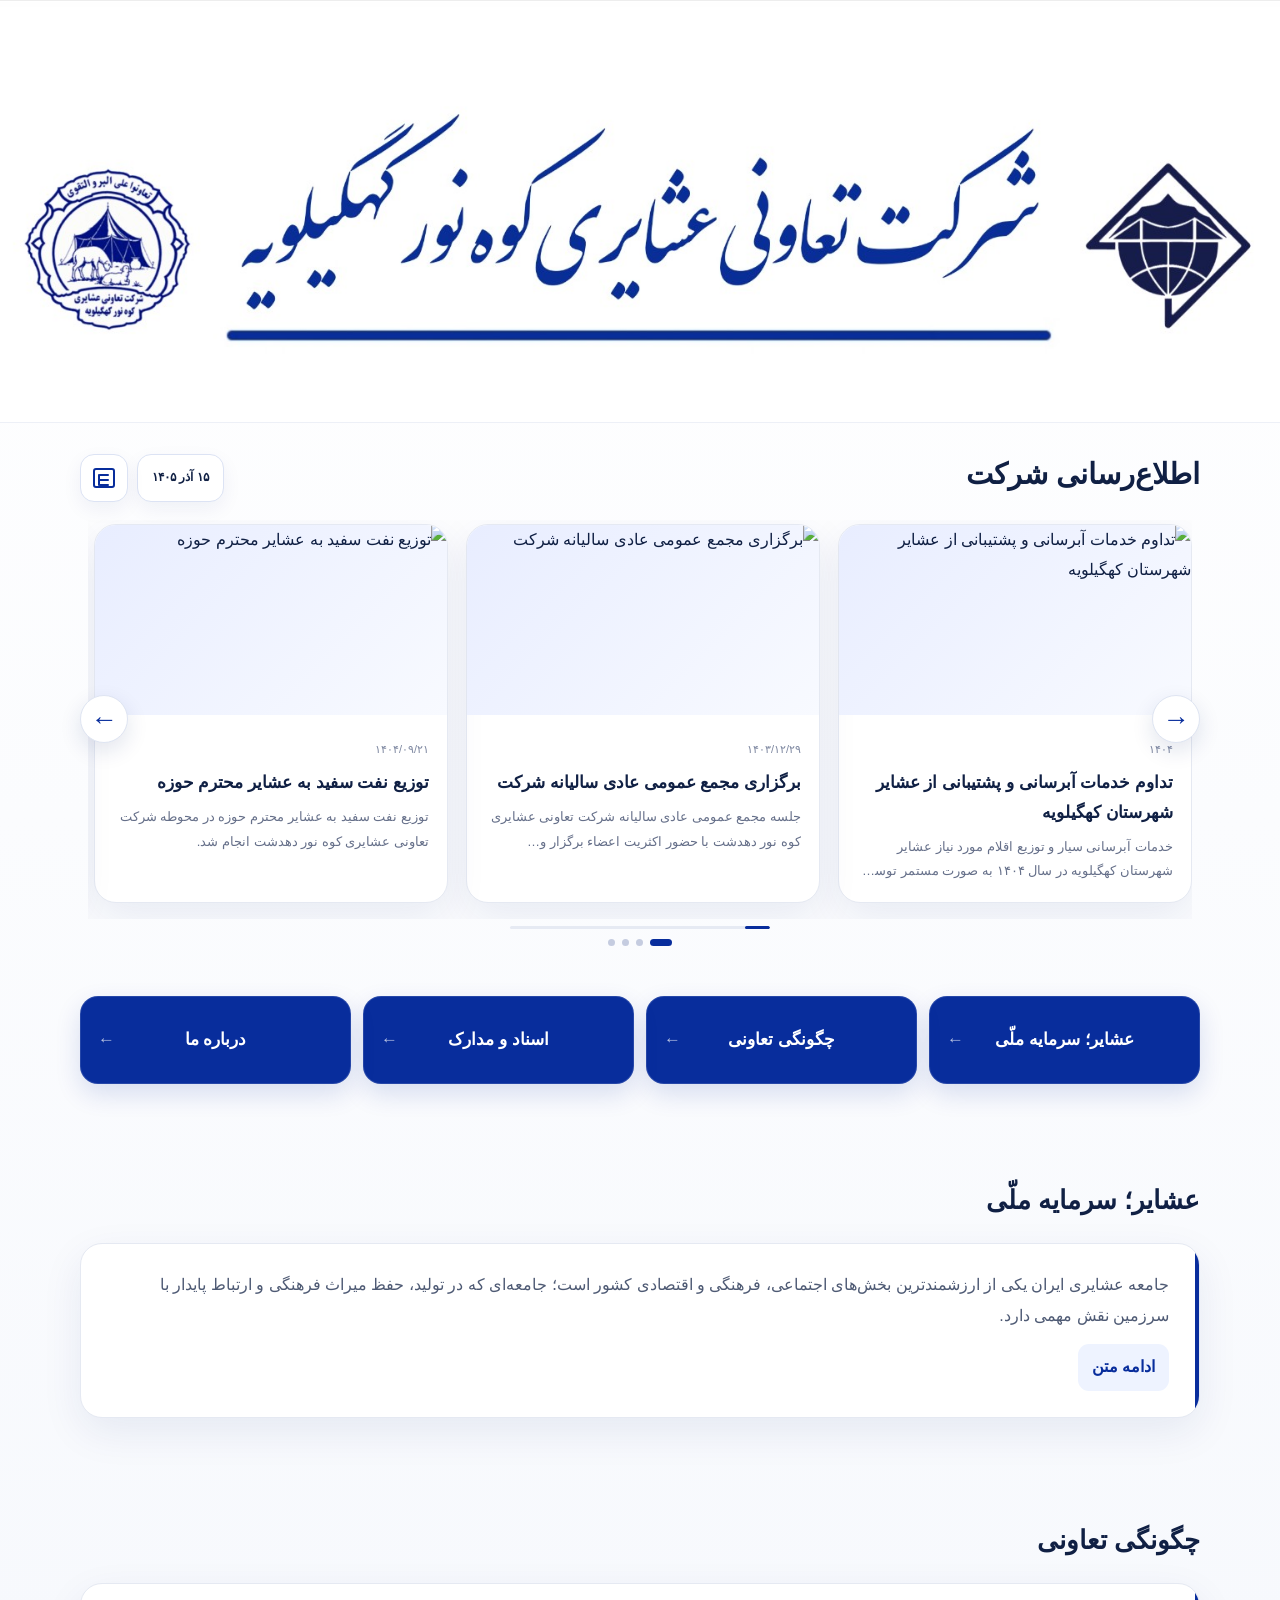
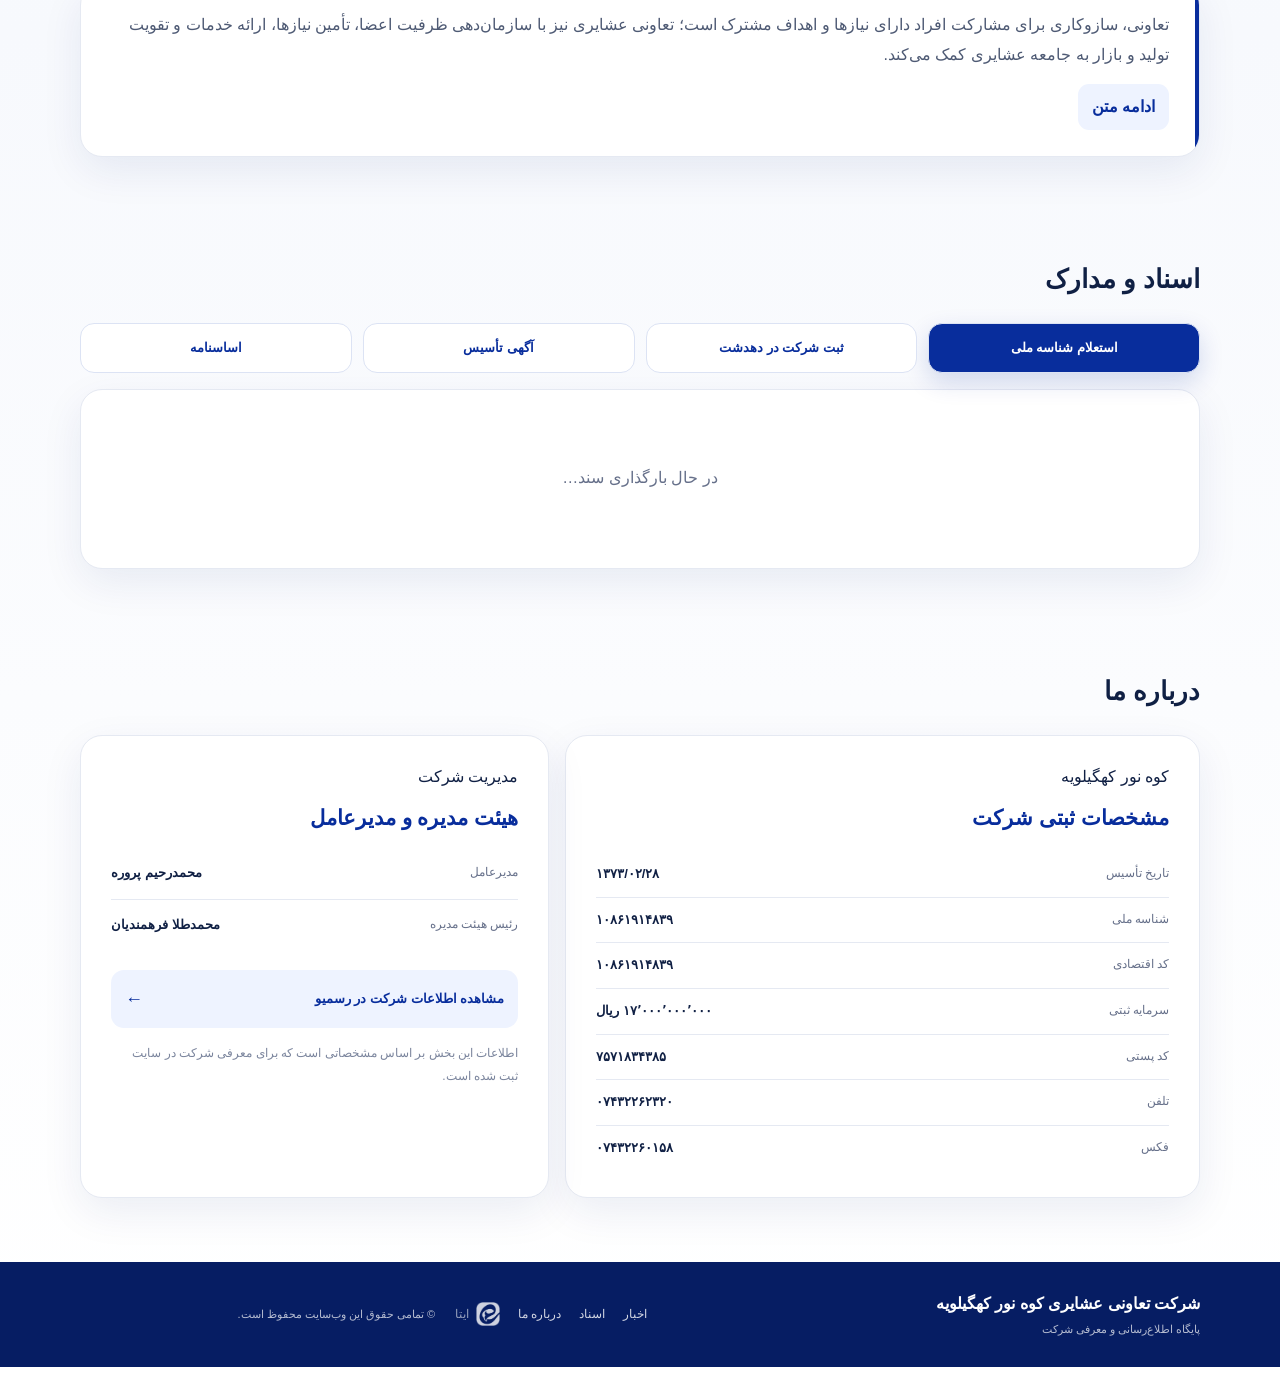
==== index.html @ 23b842cd "Update index.html" ====
<!doctype html>
<html lang="fa" dir="rtl">
<head>
  <meta charset="UTF-8">
  <meta name="viewport" content="width=device-width,initial-scale=1,viewport-fit=cover">
  <meta name="theme-color" content="#082d9c">
  <meta name="description" content="پایگاه اطلاع‌رسانی شرکت تعاونی عشایری کوه نور کهگیلویه؛ اخبار، رویدادها، اسناد و معرفی فعالیت‌های شرکت.">
  <meta name="referrer" content="strict-origin-when-cross-origin">
  <meta name="robots" content="index,follow,max-image-preview:large">
  <link rel="canonical" href="https://tavonikohenor.ir/">
  <meta property="og:title" content="شرکت تعاونی عشایری کوه نور کهگیلویه">
  <meta property="og:description" content="پایگاه اطلاع‌رسانی، اخبار، اسناد و معرفی شرکت تعاونی عشایری کوه نور کهگیلویه">
  <meta property="og:type" content="website">
  <meta property="og:url" content="https://tavonikohenor.ir/">
  <meta http-equiv="Content-Security-Policy" content="default-src 'self'; base-uri 'self'; object-src 'none'; frame-ancestors 'none'; form-action 'self'; img-src 'self' data: blob: https:; font-src 'self' https://fonts.gstatic.com; style-src 'self' https://fonts.googleapis.com; script-src 'self'; connect-src 'self' https://*.supabase.co https://api.allorigins.win https://api.codetabs.com https://corsproxy.io https://r.jina.ai https://api.microlink.io; upgrade-insecure-requests">
  <title>شرکت تعاونی عشایری کوه نور کهگیلویه</title>
  <link rel="preconnect" href="https://fonts.googleapis.com">
  <link rel="preconnect" href="https://fonts.gstatic.com" crossorigin>
  <link href="https://fonts.googleapis.com/css2?family=Vazirmatn:wght@400;500;600;700;800&family=Noto+Nastaliq+Urdu&display=swap" rel="stylesheet">
  <link rel="stylesheet" href="style.css">
</head>
<body>
  <header class="site-header">
    <a class="site-header-link" href="https://ashayer.ir" target="_blank" rel="noopener" aria-label="ورود به پورتال سازمان امور عشایر کشور">
      <img class="site-header-image" src="site-header.jpg" alt="شرکت تعاونی عشایری کوه نور کهگیلویه" draggable="false">
    </a>
  </header>

  <main>
    <section class="news-section container" id="news" aria-labelledby="newsTitle">
      <div class="section-top">
        <div><h2 id="newsTitle">اطلاع‌رسانی شرکت</h2></div>
        <div class="news-actions">
          <time class="iran-date" id="iranDate" aria-label="تاریخ امروز"></time>
          <button class="icon-news" id="openNews" type="button" aria-label="نمایش همه اخبار" title="همه اخبار"><span class="news-icon-lines"><i></i><i></i><i></i></span></button>
        </div>
      </div>
      <div class="news-carousel-wrap">
        <button class="carousel-arrow prev" id="prevNews" type="button" aria-label="خبر قبلی"><span aria-hidden="true">→</span></button>
        <div class="news-track" id="newsTrack" tabindex="0" aria-label="فهرست آخرین اخبار"></div>
        <button class="carousel-arrow next" id="nextNews" type="button" aria-label="خبر بعدی"><span aria-hidden="true">←</span></button>
      </div>
      <div class="news-timer" aria-label="زمان باقی‌مانده تا خبر بعدی"><span id="newsTimerFill"></span></div>
      <div class="dots" id="newsDots" aria-label="انتخاب خبر"></div>
    </section>

    <nav class="quick-menu container" aria-label="دسترسی سریع">
      <a class="menu-card" href="#ashayer"><span>عشایر؛ سرمایه ملّی</span><b>←</b></a>
      <a class="menu-card" href="#cooperative"><span>چگونگی تعاونی</span><b>←</b></a>
      <a class="menu-card" href="#documents"><span>اسناد و مدارک</span><b>←</b></a>
      <a class="menu-card" href="#about"><span>درباره ما</span><b>←</b></a>
    </nav>

    <section class="content-section container" id="ashayer">
      <div class="section-heading"><h2>عشایر؛ سرمایه ملّی</h2></div>
      <div class="info-card"><div class="info-accent"></div><p id="ashayerExcerpt">جامعه عشایری ایران یکی از ارزشمندترین بخش‌های اجتماعی، فرهنگی و اقتصادی کشور است؛ جامعه‌ای که در تولید، حفظ میراث فرهنگی و ارتباط پایدار با سرزمین نقش مهمی دارد.</p><button class="read-more" type="button" data-content="ashayer">ادامه متن</button></div>
    </section>

    <section class="content-section container" id="cooperative">
      <div class="section-heading"><h2>چگونگی تعاونی</h2></div>
      <div class="info-card"><div class="info-accent"></div><p id="cooperativeExcerpt">تعاونی، سازوکاری برای مشارکت افراد دارای نیازها و اهداف مشترک است؛ تعاونی عشایری نیز با سازمان‌دهی ظرفیت اعضا، تأمین نیازها، ارائه خدمات و تقویت تولید و بازار به جامعه عشایری کمک می‌کند.</p><button class="read-more" type="button" data-content="cooperative">ادامه متن</button></div>
    </section>

    <section class="content-section container" id="documents">
      <div class="section-heading"><h2>اسناد و مدارک</h2></div>
      <div class="document-buttons">
        <button class="document-tab active" type="button" data-doc="0">استعلام شناسه ملی</button>
        <button class="document-tab" type="button" data-doc="1">ثبت شرکت در دهدشت</button>
        <button class="document-tab" type="button" data-doc="2">آگهی تأسیس</button>
        <button class="document-tab" type="button" data-doc="3">اساسنامه</button>
      </div>
      <div class="document-viewer" id="documentViewer" aria-live="polite"></div>
    </section>

    <section class="content-section container" id="about">
      <div class="section-heading"><h2>درباره ما</h2></div>
      <div class="about-grid">
        <div class="about-card company-profile-card">
          <span class="eyebrow">کوه نور کهگیلویه</span>
          <h3>مشخصات ثبتی شرکت</h3>
          <div class="company-facts">
            <div class="fact-row"><span>تاریخ تأسیس</span><strong>۱۳۷۳/۰۲/۲۸</strong></div>
            <div class="fact-row"><span>شناسه ملی</span><strong>۱۰۸۶۱۹۱۴۸۳۹</strong></div>
            <div class="fact-row"><span>کد اقتصادی</span><strong>۱۰۸۶۱۹۱۴۸۳۹</strong></div>
            <div class="fact-row"><span>سرمایه ثبتی</span><strong>۱۷٬۰۰۰٬۰۰۰٬۰۰۰ ریال</strong></div>
            <div class="fact-row"><span>کد پستی</span><strong>۷۵۷۱۸۳۴۳۸۵</strong></div>
            <div class="fact-row"><span>تلفن</span><strong>۰۷۴۳۲۲۶۲۳۲۰</strong></div>
            <div class="fact-row"><span>فکس</span><strong>۰۷۴۳۲۲۶۰۱۵۸</strong></div>
          </div>
        </div>
        <div class="contact-card company-management-card">
          <span class="eyebrow">مدیریت شرکت</span>
          <h3>هیئت مدیره و مدیرعامل</h3>
          <div class="contact-row"><span>مدیرعامل</span><strong>محمدرحیم پروره</strong></div>
          <div class="contact-row"><span>رئیس هیئت مدیره</span><strong>محمدطلا فرهمندیان</strong></div>
          <a class="rasmio-link" href="https://rasmio.com/company/10861914839/direct/" target="_blank" rel="noopener noreferrer">مشاهده اطلاعات شرکت در رسمیو <span>←</span></a>
          <p class="contact-note">اطلاعات این بخش بر اساس مشخصاتی است که برای معرفی شرکت در سایت ثبت شده است.</p>
        </div>
      </div>
    </section>
  </main>

  <footer class="footer">
    <div class="container footer-inner">
      <div><strong>شرکت تعاونی عشایری کوه نور کهگیلویه</strong><span>پایگاه اطلاع‌رسانی و معرفی شرکت</span></div>
      <div class="footer-links"><a href="#news">اخبار</a><a href="#documents">اسناد</a><a href="#about">درباره ما</a><a class="eitaa-link" href="https://eitaa.com/taavonikohnoor" target="_blank" rel="noopener noreferrer" aria-label="صفحه ایتای شرکت تعاونی عشایری کوه نور کهگیلویه"><img src="eitaa-logo.png" alt="" aria-hidden="true"><span>ایتا</span></a></div>
      <div class="footer-note">© تمامی حقوق این وب‌سایت محفوظ است.</div>
    </div>
  </footer>

  <div class="modal" id="newsModal" aria-hidden="true"><div class="modal-backdrop" data-close="newsModal"></div><div class="modal-panel news-list-panel" role="dialog" aria-modal="true" aria-labelledby="newsModalTitle"><button class="modal-close" type="button" data-close="newsModal" aria-label="بستن">×</button><span class="eyebrow">آرشیو اطلاع‌رسانی</span><h2 id="newsModalTitle">همه اخبار</h2><div class="all-news-list" id="allNewsList"></div></div></div>
  <div class="modal" id="articleModal" aria-hidden="true"><div class="modal-backdrop" data-close="articleModal"></div><article class="modal-panel article-panel" role="dialog" aria-modal="true" aria-labelledby="articleTitle"><button class="modal-close" type="button" data-close="articleModal" aria-label="بستن">×</button><div id="articleContent"></div></article></div>
  <div class="modal" id="contentModal" aria-hidden="true"><div class="modal-backdrop" data-close="contentModal"></div><article class="modal-panel article-panel" role="dialog" aria-modal="true" aria-labelledby="contentTitle"><button class="modal-close" type="button" data-close="contentModal" aria-label="بستن">×</button><div id="contentModalBody"></div></article></div>
  <div class="modal lightbox-modal" id="lightboxModal" aria-hidden="true"><div class="modal-backdrop" data-lightbox-close></div><div class="lightbox-panel" role="dialog" aria-modal="true" aria-label="نمایش تصویر"><button class="modal-close" type="button" data-lightbox-close aria-label="بستن">×</button><button class="lightbox-arrow prev" id="lightboxPrev" type="button" aria-label="تصویر قبلی"><span aria-hidden="true"></span></button><div class="lightbox-track" id="lightboxTrack"></div><button class="lightbox-arrow next" id="lightboxNext" type="button" aria-label="تصویر بعدی"><span aria-hidden="true"></span></button></div></div>

  <script src="script.js"></script>
</body>
</html>
---- style.css ----
:root{--blue:#082d9c;--blue-dark:#061d63;--blue-soft:#eef3ff;--ink:#102044;--muted:#66708a;--line:#e5e9f2;--bg:#f7f9fd;--white:#fff;--shadow:0 14px 42px rgba(17,42,112,.08);--radius:22px}
*{box-sizing:border-box}html{scroll-behavior:smooth;overflow-x:hidden}body{margin:0;background:linear-gradient(180deg,#fff 0%,var(--bg) 55%,#fff 100%);color:var(--ink);font-family:Vazirmatn,Arial,sans-serif;line-height:1.9;overflow-x:hidden}body.modal-lock{position:fixed;inset-inline:0;width:100%;overflow:hidden}button,a{font:inherit}button:focus-visible,a:focus-visible{outline:3px solid #9cb2ff;outline-offset:3px}.container{width:min(1120px,calc(100% - 32px));margin-inline:auto}
.site-header{position:relative;z-index:20;background:#fff;border-bottom:1px solid #edf0f7;line-height:0}.site-header-link{display:block;width:100%;cursor:pointer}.site-header-image{display:block;width:100%;height:auto;aspect-ratio:1536 / 506;max-width:none;border:0;user-select:none;-webkit-user-drag:none}

.news-section{padding:22px 0 24px;scroll-margin-top:120px}.section-top{display:flex;align-items:end;justify-content:space-between;gap:16px;margin-bottom:18px}.section-top h2{margin:2px 0 0;font-size:29px}.news-actions{display:flex;align-items:center;gap:9px}.iran-date{min-height:48px;padding:0 14px;display:flex;align-items:center;white-space:nowrap;border:1px solid #dce3f4;border-radius:14px;background:#fff;color:var(--ink);font-size:12px;font-weight:700;box-shadow:0 7px 20px rgba(14,42,119,.06)}.icon-news{width:48px;height:48px;border:1px solid #dce3f4;background:#fff;border-radius:14px;display:grid;place-items:center;cursor:pointer;box-shadow:0 7px 20px rgba(14,42,119,.06)}.news-icon-lines{position:relative;width:22px;height:20px;border:2px solid var(--blue);border-radius:3px;display:block}.news-icon-lines::before{content:"";position:absolute;top:4px;right:4px;width:10px;height:2px;background:var(--blue);border-radius:9px;box-shadow:0 5px 0 var(--blue),0 10px 0 var(--blue)}.news-icon-lines::after{content:"";position:absolute;top:4px;left:3px;width:2px;height:12px;background:var(--blue);border-radius:9px}.news-icon-lines i{display:none}
.news-carousel-wrap{position:relative;padding-inline:8px}.news-track{display:flex;gap:18px;overflow-x:auto;scroll-snap-type:x mandatory;scrollbar-width:none;overscroll-behavior-x:contain;padding:4px 3px 16px;-webkit-overflow-scrolling:touch}.news-track::-webkit-scrollbar{display:none}.news-card{min-width:calc(33.333% - 12px);scroll-snap-align:start;background:#fff;border:1px solid var(--line);border-radius:var(--radius);box-shadow:var(--shadow);overflow:hidden;cursor:pointer;transition:transform .22s,box-shadow .22s}.news-card:hover{transform:translateY(-4px);box-shadow:0 20px 50px rgba(17,42,112,.13)}.news-cover{height:190px;background:linear-gradient(135deg,#e8edff,#f8faff);overflow:hidden;position:relative}.news-cover img{width:100%;height:100%;object-fit:cover;display:block}.news-cover img.image-failed{display:grid;background:#eef2fb}.news-cover.image-failed:after{content:"تصویر خبر";position:absolute;inset:0;display:grid;place-items:center;color:#8995b0;font-size:14px}.news-body{padding:18px}.news-date{font-size:11px;color:#7d87a0}.news-body h3{margin:5px 0 7px;font-size:17px;line-height:1.75}.news-body p{margin:0;color:var(--muted);font-size:13px;display:-webkit-box;-webkit-line-clamp:2;-webkit-box-orient:vertical;overflow:hidden}.card-link{display:block;margin-top:13px;color:var(--blue);font-size:12px;font-weight:800}.carousel-arrow{position:absolute;top:50%;z-index:3;width:48px;height:48px;border:1px solid #dfe5f2;border-radius:50%;background:#fff;color:var(--blue);box-shadow:0 8px 22px rgba(15,40,110,.12);cursor:pointer;transform:translateY(-50%);display:grid;place-items:center;padding:0;line-height:1;appearance:none;-webkit-appearance:none}.carousel-arrow span{display:flex;align-items:center;justify-content:center;width:100%;height:100%;font-family:Arial,sans-serif;font-size:27px;font-weight:400;line-height:1;position:static;transform:none;padding:0;margin:0;text-align:center}.carousel-arrow.next{left:0}.carousel-arrow.prev{right:0}.carousel-arrow:active{transform:translateY(-50%) scale(.96)}.dots{display:flex;justify-content:center;align-items:center;gap:7px;margin-top:1px}.dots button{width:7px;height:7px;border:0;border-radius:50%;background:#c5cce0;padding:0;cursor:pointer}.dots button.active{width:22px;border-radius:9px;background:var(--blue)}
.news-timer{height:3px;width:min(260px,58%);margin:7px auto 10px;background:#e6eaf3;border-radius:99px;overflow:hidden}.news-timer span{display:block;height:100%;width:0;background:var(--blue);border-radius:inherit;transition:width .08s linear}
.quick-menu{display:grid;grid-template-columns:repeat(4,1fr);gap:12px;padding:26px 0 58px}.menu-card{position:relative;min-height:88px;border:1px solid rgba(255,255,255,.12);border-radius:18px;background:var(--blue);color:#fff;box-shadow:0 10px 26px rgba(8,45,156,.14);cursor:pointer;display:flex;align-items:center;justify-content:center;padding:16px 34px;text-decoration:none;font-size:17px;font-weight:800;transition:transform .2s,box-shadow .2s}.menu-card:hover{transform:translateY(-3px);box-shadow:0 16px 34px rgba(8,45,156,.2)}.menu-card b{position:absolute;left:17px;opacity:.7}
.content-section{padding:34px 0 64px;scroll-margin-top:120px}.section-heading{display:flex;align-items:center;margin-bottom:18px}.section-heading h2{margin:0;font-size:26px}.info-card,.about-card,.contact-card{background:#fff;border:1px solid var(--line);border-radius:var(--radius);box-shadow:var(--shadow);padding:26px 30px;position:relative;overflow:hidden}.info-accent{position:absolute;right:0;top:0;bottom:0;width:4px;background:var(--blue)}.info-card p,.about-card p,.contact-card p{margin:0 0 13px;color:#4e5a74}.read-more{border:0;background:var(--blue-soft);color:var(--blue);font-weight:800;padding:8px 14px;border-radius:11px;cursor:pointer}.document-buttons{display:grid;grid-template-columns:repeat(4,1fr);gap:11px;margin-bottom:16px}.document-tab{border:1px solid #dce3f4;background:#fff;color:var(--blue);border-radius:14px;padding:14px 10px;font-weight:800;cursor:pointer;transition:.2s}.document-tab:hover,.document-tab.active{background:var(--blue);color:#fff;box-shadow:0 9px 24px rgba(8,45,156,.16)}.document-viewer{min-height:180px;background:#fff;border:1px solid var(--line);border-radius:var(--radius);padding:18px;box-shadow:var(--shadow);text-align:center}.document-image-button{display:block;width:min(100%,700px);margin:auto;border:0;background:transparent;padding:0;cursor:zoom-in}.document-viewer img{width:100%;max-height:760px;object-fit:contain;border-radius:13px;border:1px solid #edf0f6;display:block}.image-loading-box{min-height:150px;display:grid;place-items:center;color:var(--muted);font-size:13px}.document-loading,.document-state{min-height:140px;display:grid;place-items:center;align-content:center;gap:5px;color:var(--muted)}.document-state strong{color:var(--ink)}.document-state span{font-size:12px;color:var(--blue);font-weight:800}.document-state p{margin:0;font-size:13px}.document-open-link{display:inline-flex;align-items:center;justify-content:center;min-height:46px;padding:9px 20px;border-radius:13px;background:var(--blue);color:#fff;text-decoration:none;font-weight:800;margin-top:8px}.about-grid{display:grid;grid-template-columns:1.15fr .85fr;gap:16px}.company-facts{display:grid;margin-top:14px}.fact-row{display:flex;justify-content:space-between;gap:18px;padding:10px 0;border-bottom:1px solid var(--line)}.fact-row:last-child{border-bottom:0}.fact-row span{font-size:12px;color:var(--muted)}.fact-row strong{font-size:13px;color:var(--ink);text-align:left;direction:rtl}.rasmio-link{display:flex;align-items:center;justify-content:space-between;gap:12px;margin-top:20px;padding:12px 14px;border-radius:13px;background:var(--blue-soft);color:var(--blue);text-decoration:none;font-size:13px;font-weight:800}.rasmio-link span{font-size:18px}.company-management-card .contact-row{padding:13px 0}.about-card h3,.contact-card h3{margin:6px 0 10px;color:var(--blue);font-size:21px}.supervision{margin-top:20px;padding-top:16px;border-top:1px solid var(--line);display:flex;gap:10px;align-items:center;flex-wrap:wrap}.supervision span,.contact-row span{font-size:12px;color:var(--muted)}.supervision b{color:var(--blue)}.contact-row{display:flex;justify-content:space-between;gap:20px;padding:10px 0;border-bottom:1px solid var(--line)}.contact-row:last-of-type{border-bottom:0}.contact-row strong{font-size:13px}.contact-note{font-size:12px!important;margin-top:14px!important;color:#7b859d!important}
.footer{background:var(--blue-dark);color:#fff;padding:27px 0}.footer-inner{display:grid;grid-template-columns:1.5fr auto 1fr;align-items:center;gap:20px}.footer strong,.footer span{display:block}.footer span,.footer-note{font-size:11px;opacity:.7}.footer-links{display:flex;align-items:center;gap:18px}.footer-links a{color:#fff;text-decoration:none;font-size:12px;opacity:.82}.footer-links .eitaa-link{display:inline-flex;align-items:center;gap:7px}.eitaa-link img{width:24px;height:24px;object-fit:contain;display:block;flex:none}.eitaa-link span{font-size:12px}
.modal{position:fixed;inset:0;z-index:100;display:none}.modal.open{display:block;animation:fadeIn .18s ease}.modal-backdrop{position:absolute;inset:0;background:rgba(6,20,57,.5);backdrop-filter:blur(5px)}.modal-panel{position:relative;z-index:1;background:#fff;width:min(900px,calc(100% - 24px));max-height:calc(100vh - 30px);overflow:auto;margin:15px auto;border-radius:24px;box-shadow:0 30px 90px rgba(0,0,0,.25);padding:28px;animation:rise .22s ease}.modal-close{position:absolute;top:13px;left:13px;width:40px;height:40px;border:0;border-radius:12px;background:#f1f4fb;color:#22325b;font-size:25px;cursor:pointer;display:grid;place-items:center;line-height:1}.news-list-panel h2{margin:4px 0 20px}.all-news-list{display:grid;gap:10px}.all-news-item{width:100%;font:inherit;text-align:right;background:#fff;color:inherit;border:1px solid var(--line);border-radius:16px;padding:15px 16px;display:flex;justify-content:space-between;gap:18px;align-items:center;cursor:pointer;transition:.18s}.all-news-item:hover{border-color:#b9c7ed;background:#f9faff}.all-news-item h3{margin:2px 0;font-size:15px}.all-news-item p{margin:0;color:var(--muted);font-size:12px}.all-news-item time{white-space:nowrap;font-size:10px;color:#7b87a2}.article-panel{max-width:820px}.article-panel h2{font-size:26px;line-height:1.7;margin:7px 0 2px}.article-meta{color:#7b87a2;font-size:11px}.article-text{margin-top:20px}.article-text p{color:#4c5870;line-height:2.2;margin:0 0 13px}.article-gallery{display:flex;gap:12px;overflow-x:auto;scroll-snap-type:x mandatory;scrollbar-width:none;padding:2px 2px 10px;margin:20px 0 4px}.article-gallery::-webkit-scrollbar{display:none}.gallery-thumb{position:relative;flex:0 0 min(72%,560px);padding:0;border:0;background:transparent;scroll-snap-align:center;cursor:zoom-in;border-radius:15px;overflow:hidden}.gallery-thumb img{width:100%;aspect-ratio:16/10;object-fit:cover;border-radius:15px;border:1px solid var(--line);background:#f5f7fc;display:block}.image-failed-box{width:100%;padding:35px;text-align:center;background:#f4f6fb;color:#8994ac;border-radius:15px}.content-modal-body .article-text{margin-top:14px}
.lightbox-panel{position:relative;z-index:1;width:min(1100px,calc(100% - 24px));height:min(88vh,760px);margin:6vh auto 0;background:#071d62;border-radius:24px;box-shadow:0 30px 90px rgba(0,0,0,.35);overflow:hidden;display:flex;align-items:center}.lightbox-track{width:100%;height:100%;display:flex;overflow-x:auto;overflow-y:hidden;scroll-snap-type:x mandatory;scrollbar-width:none}.lightbox-track::-webkit-scrollbar{display:none}.lightbox-slide{flex:0 0 100%;height:100%;display:grid;place-items:center;scroll-snap-align:center;padding:55px 62px}.lightbox-slide img{max-width:100%;max-height:100%;width:auto;height:auto;object-fit:contain;border-radius:14px}.lightbox-arrow{position:absolute;z-index:3;top:50%;transform:translateY(-50%);width:46px;height:46px;border:0;border-radius:50%;background:#fff;color:var(--blue);display:grid;place-items:center;cursor:pointer;padding:0;box-shadow:0 10px 30px rgba(0,0,0,.22)}.lightbox-arrow span{position:relative;width:22px;height:12px;display:block}.lightbox-arrow span::before{content:"";position:absolute;top:5px;width:17px;height:1.8px;background:currentColor;border-radius:9px}.lightbox-arrow span::after{content:"";position:absolute;top:2px;width:7px;height:7px;border-top:1.8px solid currentColor;border-right:1.8px solid currentColor}.lightbox-arrow.prev{right:12px}.lightbox-arrow.prev span::before{right:0}.lightbox-arrow.prev span::after{left:0;transform:rotate(45deg)}.lightbox-arrow.next{left:12px}.lightbox-arrow.next span::before{left:0}.lightbox-arrow.next span::after{right:0;transform:rotate(-135deg)}.lightbox-panel .modal-close{z-index:4}
@keyframes fadeIn{from{opacity:0}to{opacity:1}}@keyframes rise{from{opacity:0;transform:translateY(12px) scale(.99)}to{opacity:1;transform:none}}
@media(max-width:850px){.container{width:min(100% - 28px,1120px)}.news-card{min-width:72%}.quick-menu{grid-template-columns:repeat(2,1fr)}.document-buttons{grid-template-columns:repeat(2,1fr)}.about-grid{grid-template-columns:1fr}.footer-inner{grid-template-columns:1fr;gap:10px}.footer-links{order:2}.footer-note{order:3}}
@media(max-width:520px){.container{width:calc(100% - 20px)}.site-header{position:relative}.brand-row{grid-template-columns:54px 1fr 54px;min-height:100px}.brand-side img{max-width:48px;max-height:48px}.persian-title{font-size:18px;line-height:2.25}.title-line{height:3px}.section-top{align-items:center}.section-top h2{font-size:24px}.iran-date{min-height:44px;padding:0 9px;font-size:10px}.icon-news{width:44px;height:44px}.news-carousel-wrap{padding-inline:0}.news-card{min-width:88%}.news-cover{height:160px}.carousel-arrow{display:grid;width:44px;height:44px}.carousel-arrow span{font-size:25px}.carousel-arrow.next{left:2px}.carousel-arrow.prev{right:2px}.quick-menu{grid-template-columns:1fr;padding:22px 0 40px}.menu-card{min-height:76px;font-size:16px}.content-section{padding:26px 0 46px}.section-heading h2{font-size:22px}.info-card,.about-card,.contact-card,.modal-panel{padding:21px 17px;border-radius:19px}.document-buttons{grid-template-columns:1fr 1fr}.document-tab{padding:12px 7px;font-size:13px}.gallery-thumb{flex-basis:88%}.lightbox-panel{width:calc(100% - 14px);height:82vh;margin:9vh auto 0;border-radius:19px}.lightbox-slide{padding:52px 38px}.lightbox-arrow{width:40px;height:40px}.lightbox-arrow.prev{right:7px}.lightbox-arrow.next{left:7px}.footer-links{gap:14px}}
@media(prefers-reduced-motion:reduce){html{scroll-behavior:auto}.news-card,.menu-card,.modal-panel{transition:none;animation:none}}
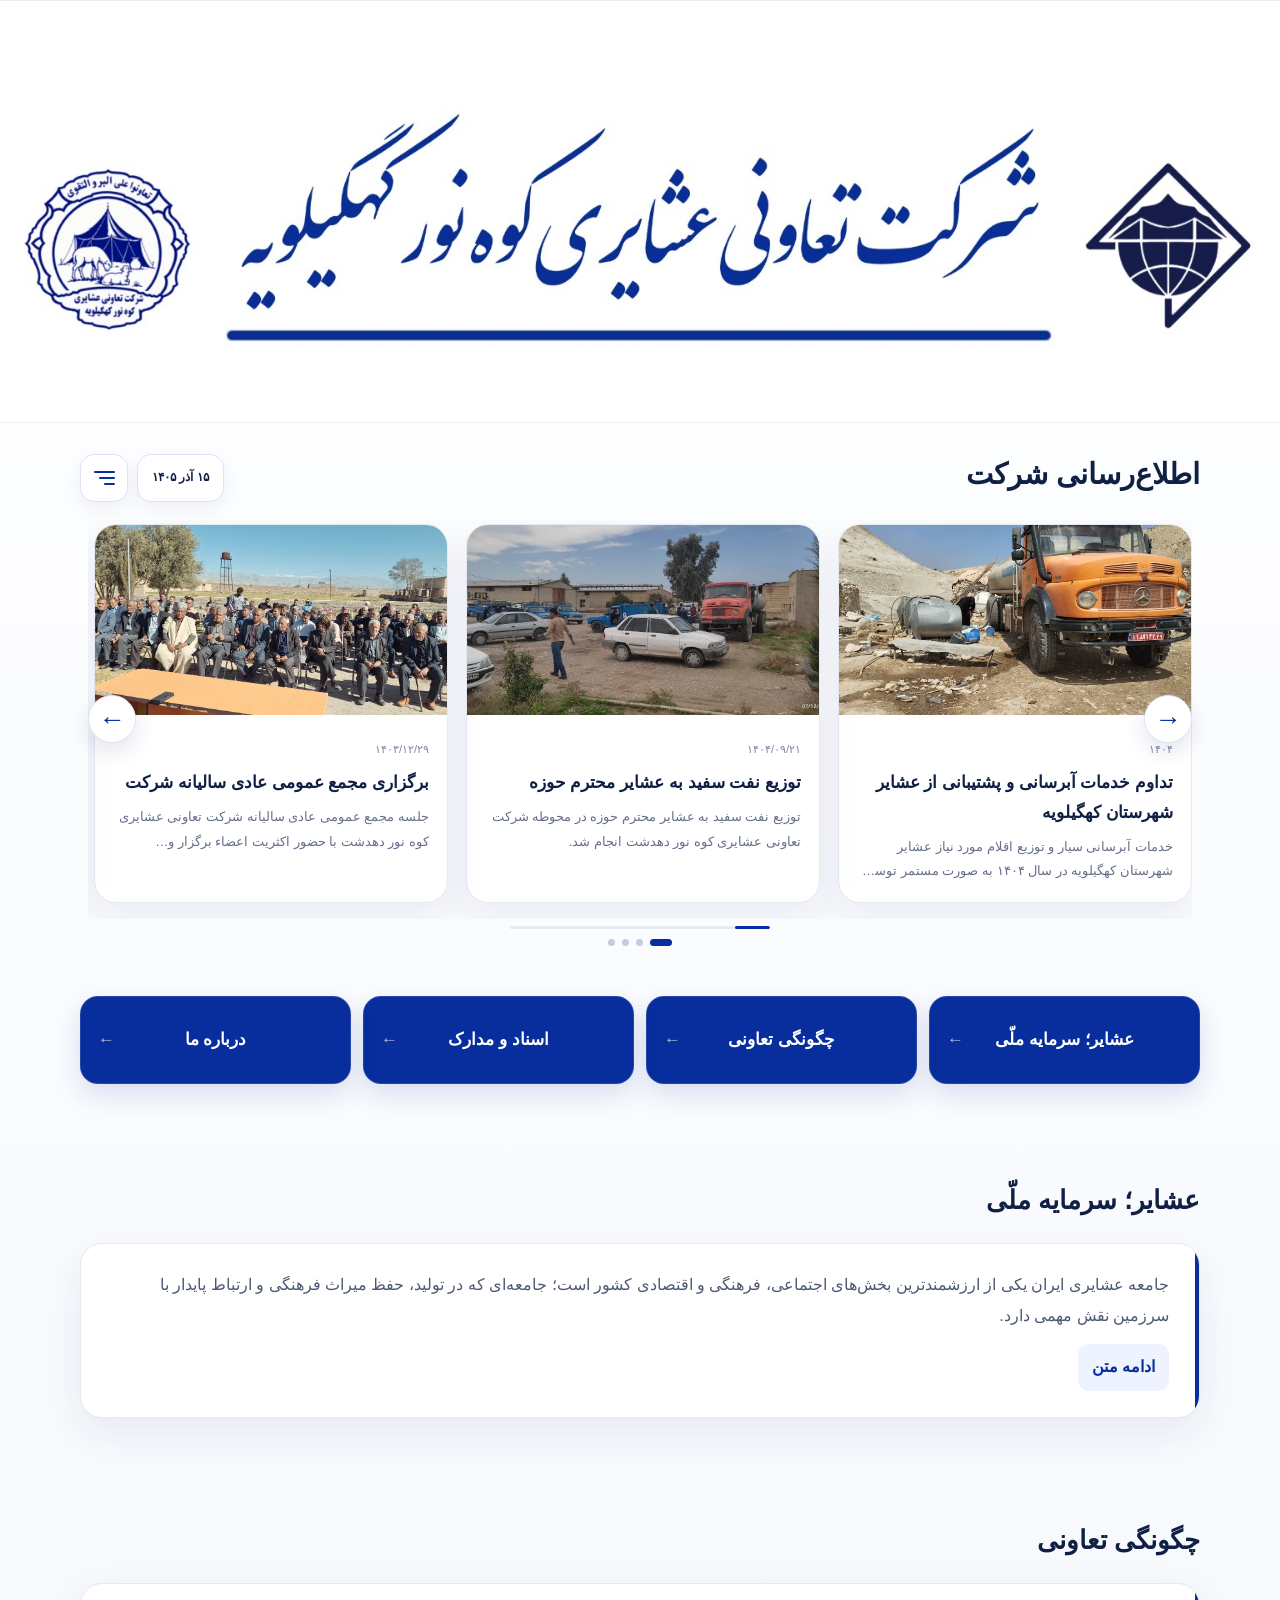
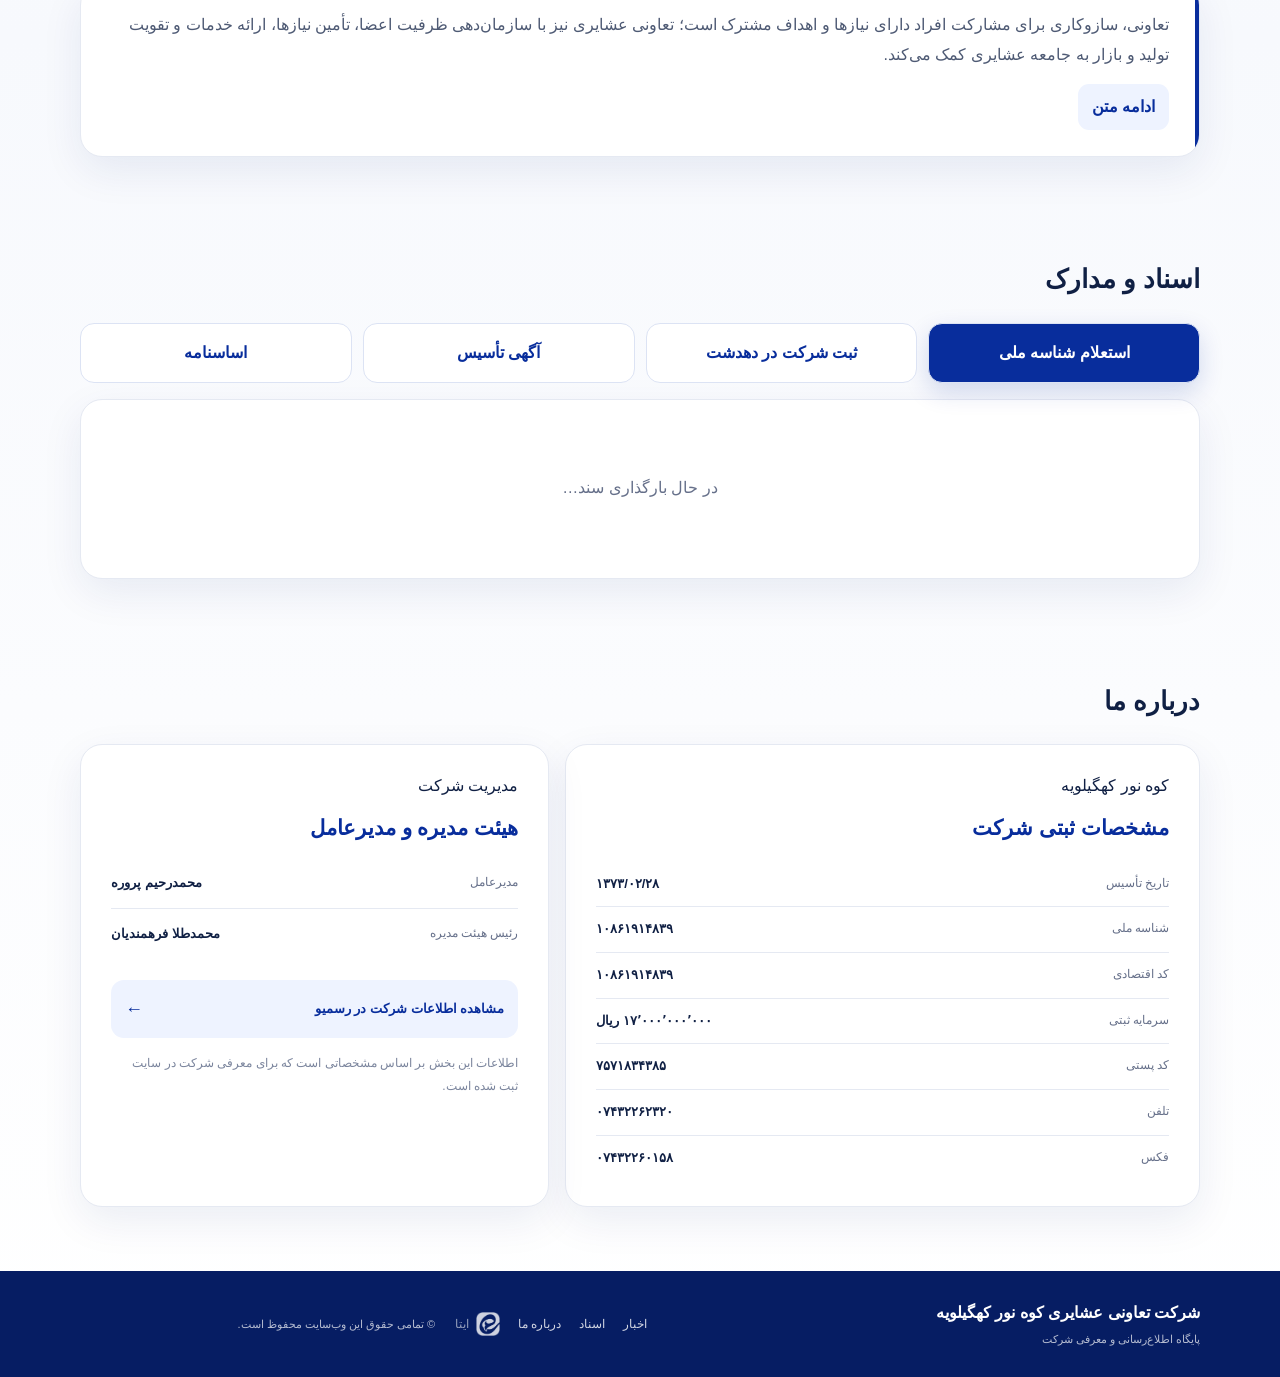
==== commit 3ebd2ba3: "Update index.html" ====
--- a/index.html
+++ b/index.html
@@ -114,5 +114,6 @@
   <div class="modal lightbox-modal" id="lightboxModal" aria-hidden="true"><div class="modal-backdrop" data-lightbox-close></div><div class="lightbox-panel" role="dialog" aria-modal="true" aria-label="نمایش تصویر"><button class="modal-close" type="button" data-lightbox-close aria-label="بستن">×</button><button class="lightbox-arrow prev" id="lightboxPrev" type="button" aria-label="تصویر قبلی"><span aria-hidden="true"></span></button><div class="lightbox-track" id="lightboxTrack"></div><button class="lightbox-arrow next" id="lightboxNext" type="button" aria-label="تصویر بعدی"><span aria-hidden="true"></span></button></div></div>
 
   <script src="script.js"></script>
+  <script src="kohenor-news-fixes.js"></script>
 </body>
 </html>
--- a/style.css
+++ b/style.css
@@ -2,15 +2,15 @@
 *{box-sizing:border-box}html{scroll-behavior:smooth;overflow-x:hidden}body{margin:0;background:linear-gradient(180deg,#fff 0%,var(--bg) 55%,#fff 100%);color:var(--ink);font-family:Vazirmatn,Arial,sans-serif;line-height:1.9;overflow-x:hidden}body.modal-lock{position:fixed;inset-inline:0;width:100%;overflow:hidden}button,a{font:inherit}button:focus-visible,a:focus-visible{outline:3px solid #9cb2ff;outline-offset:3px}.container{width:min(1120px,calc(100% - 32px));margin-inline:auto}
 .site-header{position:relative;z-index:20;background:#fff;border-bottom:1px solid #edf0f7;line-height:0}.site-header-link{display:block;width:100%;cursor:pointer}.site-header-image{display:block;width:100%;height:auto;aspect-ratio:1536 / 506;max-width:none;border:0;user-select:none;-webkit-user-drag:none}
 
-.news-section{padding:22px 0 24px;scroll-margin-top:120px}.section-top{display:flex;align-items:end;justify-content:space-between;gap:16px;margin-bottom:18px}.section-top h2{margin:2px 0 0;font-size:29px}.news-actions{display:flex;align-items:center;gap:9px}.iran-date{min-height:48px;padding:0 14px;display:flex;align-items:center;white-space:nowrap;border:1px solid #dce3f4;border-radius:14px;background:#fff;color:var(--ink);font-size:12px;font-weight:700;box-shadow:0 7px 20px rgba(14,42,119,.06)}.icon-news{width:48px;height:48px;border:1px solid #dce3f4;background:#fff;border-radius:14px;display:grid;place-items:center;cursor:pointer;box-shadow:0 7px 20px rgba(14,42,119,.06)}.news-icon-lines{position:relative;width:22px;height:20px;border:2px solid var(--blue);border-radius:3px;display:block}.news-icon-lines::before{content:"";position:absolute;top:4px;right:4px;width:10px;height:2px;background:var(--blue);border-radius:9px;box-shadow:0 5px 0 var(--blue),0 10px 0 var(--blue)}.news-icon-lines::after{content:"";position:absolute;top:4px;left:3px;width:2px;height:12px;background:var(--blue);border-radius:9px}.news-icon-lines i{display:none}
-.news-carousel-wrap{position:relative;padding-inline:8px}.news-track{display:flex;gap:18px;overflow-x:auto;scroll-snap-type:x mandatory;scrollbar-width:none;overscroll-behavior-x:contain;padding:4px 3px 16px;-webkit-overflow-scrolling:touch}.news-track::-webkit-scrollbar{display:none}.news-card{min-width:calc(33.333% - 12px);scroll-snap-align:start;background:#fff;border:1px solid var(--line);border-radius:var(--radius);box-shadow:var(--shadow);overflow:hidden;cursor:pointer;transition:transform .22s,box-shadow .22s}.news-card:hover{transform:translateY(-4px);box-shadow:0 20px 50px rgba(17,42,112,.13)}.news-cover{height:190px;background:linear-gradient(135deg,#e8edff,#f8faff);overflow:hidden;position:relative}.news-cover img{width:100%;height:100%;object-fit:cover;display:block}.news-cover img.image-failed{display:grid;background:#eef2fb}.news-cover.image-failed:after{content:"تصویر خبر";position:absolute;inset:0;display:grid;place-items:center;color:#8995b0;font-size:14px}.news-body{padding:18px}.news-date{font-size:11px;color:#7d87a0}.news-body h3{margin:5px 0 7px;font-size:17px;line-height:1.75}.news-body p{margin:0;color:var(--muted);font-size:13px;display:-webkit-box;-webkit-line-clamp:2;-webkit-box-orient:vertical;overflow:hidden}.card-link{display:block;margin-top:13px;color:var(--blue);font-size:12px;font-weight:800}.carousel-arrow{position:absolute;top:50%;z-index:3;width:48px;height:48px;border:1px solid #dfe5f2;border-radius:50%;background:#fff;color:var(--blue);box-shadow:0 8px 22px rgba(15,40,110,.12);cursor:pointer;transform:translateY(-50%);display:grid;place-items:center;padding:0;line-height:1;appearance:none;-webkit-appearance:none}.carousel-arrow span{display:flex;align-items:center;justify-content:center;width:100%;height:100%;font-family:Arial,sans-serif;font-size:27px;font-weight:400;line-height:1;position:static;transform:none;padding:0;margin:0;text-align:center}.carousel-arrow.next{left:0}.carousel-arrow.prev{right:0}.carousel-arrow:active{transform:translateY(-50%) scale(.96)}.dots{display:flex;justify-content:center;align-items:center;gap:7px;margin-top:1px}.dots button{width:7px;height:7px;border:0;border-radius:50%;background:#c5cce0;padding:0;cursor:pointer}.dots button.active{width:22px;border-radius:9px;background:var(--blue)}
+.news-section{padding:22px 0 24px;scroll-margin-top:120px}.section-top{display:flex;align-items:end;justify-content:space-between;gap:16px;margin-bottom:18px}.section-top h2{margin:2px 0 0;font-size:29px}.news-actions{display:flex;align-items:center;gap:9px}.iran-date{min-height:48px;padding:0 14px;display:flex;align-items:center;white-space:nowrap;border:1px solid #dce3f4;border-radius:14px;background:#fff;color:var(--ink);font-size:12px;font-weight:700;box-shadow:0 7px 20px rgba(14,42,119,.06)}.icon-news{width:48px;height:48px;border:1px solid #dce3f4;background:#fff;border-radius:14px;display:grid;place-items:center;cursor:pointer;box-shadow:0 7px 20px rgba(14,42,119,.06)}.news-icon-lines{width:21px;display:grid;gap:4px}.news-icon-lines i{height:2px;background:var(--blue);border-radius:9px}.news-icon-lines i:nth-child(2){width:75%}.news-icon-lines i:nth-child(3){width:50%}
+.news-carousel-wrap{position:relative;padding-inline:8px}.news-track{display:flex;gap:18px;overflow-x:auto;scroll-snap-type:x mandatory;scrollbar-width:none;overscroll-behavior-x:contain;padding:4px 3px 16px;-webkit-overflow-scrolling:touch}.news-track::-webkit-scrollbar{display:none}.news-card{min-width:calc(33.333% - 12px);scroll-snap-align:start;background:#fff;border:1px solid var(--line);border-radius:var(--radius);box-shadow:var(--shadow);overflow:hidden;cursor:pointer;transition:transform .22s,box-shadow .22s}.news-card:hover{transform:translateY(-4px);box-shadow:0 20px 50px rgba(17,42,112,.13)}.news-cover{height:190px;background:linear-gradient(135deg,#e8edff,#f8faff);overflow:hidden;position:relative}.news-cover img{width:100%;height:100%;object-fit:cover;display:block}.news-cover img.image-failed{display:grid;background:#eef2fb}.news-cover.image-failed:after{content:"تصویر خبر";position:absolute;inset:0;display:grid;place-items:center;color:#8995b0;font-size:14px}.news-body{padding:18px}.news-date{font-size:11px;color:#7d87a0}.news-body h3{margin:5px 0 7px;font-size:17px;line-height:1.75}.news-body p{margin:0;color:var(--muted);font-size:13px;display:-webkit-box;-webkit-line-clamp:2;-webkit-box-orient:vertical;overflow:hidden}.card-link{display:block;margin-top:13px;color:var(--blue);font-size:12px;font-weight:800}.carousel-arrow{position:absolute;top:50%;z-index:3;width:48px;height:48px;border:1px solid #dfe5f2;border-radius:50%;background:#fff;color:var(--blue);box-shadow:0 8px 22px rgba(15,40,110,.12);cursor:pointer;transform:translateY(-50%);display:grid;place-items:center;padding:0;line-height:1;appearance:none;-webkit-appearance:none}.carousel-arrow span{display:flex;align-items:center;justify-content:center;width:100%;height:100%;font-family:Arial,sans-serif;font-size:27px;font-weight:400;line-height:1;position:static;transform:none;padding:0;margin:0;text-align:center}.carousel-arrow.next{left:8px}.carousel-arrow.prev{right:8px}.carousel-arrow:active{transform:translateY(-50%) scale(.96)}.dots{display:flex;justify-content:center;align-items:center;gap:7px;margin-top:1px}.dots button{width:7px;height:7px;border:0;border-radius:50%;background:#c5cce0;padding:0;cursor:pointer}.dots button.active{width:22px;border-radius:9px;background:var(--blue)}
 .news-timer{height:3px;width:min(260px,58%);margin:7px auto 10px;background:#e6eaf3;border-radius:99px;overflow:hidden}.news-timer span{display:block;height:100%;width:0;background:var(--blue);border-radius:inherit;transition:width .08s linear}
 .quick-menu{display:grid;grid-template-columns:repeat(4,1fr);gap:12px;padding:26px 0 58px}.menu-card{position:relative;min-height:88px;border:1px solid rgba(255,255,255,.12);border-radius:18px;background:var(--blue);color:#fff;box-shadow:0 10px 26px rgba(8,45,156,.14);cursor:pointer;display:flex;align-items:center;justify-content:center;padding:16px 34px;text-decoration:none;font-size:17px;font-weight:800;transition:transform .2s,box-shadow .2s}.menu-card:hover{transform:translateY(-3px);box-shadow:0 16px 34px rgba(8,45,156,.2)}.menu-card b{position:absolute;left:17px;opacity:.7}
 .content-section{padding:34px 0 64px;scroll-margin-top:120px}.section-heading{display:flex;align-items:center;margin-bottom:18px}.section-heading h2{margin:0;font-size:26px}.info-card,.about-card,.contact-card{background:#fff;border:1px solid var(--line);border-radius:var(--radius);box-shadow:var(--shadow);padding:26px 30px;position:relative;overflow:hidden}.info-accent{position:absolute;right:0;top:0;bottom:0;width:4px;background:var(--blue)}.info-card p,.about-card p,.contact-card p{margin:0 0 13px;color:#4e5a74}.read-more{border:0;background:var(--blue-soft);color:var(--blue);font-weight:800;padding:8px 14px;border-radius:11px;cursor:pointer}.document-buttons{display:grid;grid-template-columns:repeat(4,1fr);gap:11px;margin-bottom:16px}.document-tab{border:1px solid #dce3f4;background:#fff;color:var(--blue);border-radius:14px;padding:14px 10px;font-weight:800;cursor:pointer;transition:.2s}.document-tab:hover,.document-tab.active{background:var(--blue);color:#fff;box-shadow:0 9px 24px rgba(8,45,156,.16)}.document-viewer{min-height:180px;background:#fff;border:1px solid var(--line);border-radius:var(--radius);padding:18px;box-shadow:var(--shadow);text-align:center}.document-image-button{display:block;width:min(100%,700px);margin:auto;border:0;background:transparent;padding:0;cursor:zoom-in}.document-viewer img{width:100%;max-height:760px;object-fit:contain;border-radius:13px;border:1px solid #edf0f6;display:block}.image-loading-box{min-height:150px;display:grid;place-items:center;color:var(--muted);font-size:13px}.document-loading,.document-state{min-height:140px;display:grid;place-items:center;align-content:center;gap:5px;color:var(--muted)}.document-state strong{color:var(--ink)}.document-state span{font-size:12px;color:var(--blue);font-weight:800}.document-state p{margin:0;font-size:13px}.document-open-link{display:inline-flex;align-items:center;justify-content:center;min-height:46px;padding:9px 20px;border-radius:13px;background:var(--blue);color:#fff;text-decoration:none;font-weight:800;margin-top:8px}.about-grid{display:grid;grid-template-columns:1.15fr .85fr;gap:16px}.company-facts{display:grid;margin-top:14px}.fact-row{display:flex;justify-content:space-between;gap:18px;padding:10px 0;border-bottom:1px solid var(--line)}.fact-row:last-child{border-bottom:0}.fact-row span{font-size:12px;color:var(--muted)}.fact-row strong{font-size:13px;color:var(--ink);text-align:left;direction:rtl}.rasmio-link{display:flex;align-items:center;justify-content:space-between;gap:12px;margin-top:20px;padding:12px 14px;border-radius:13px;background:var(--blue-soft);color:var(--blue);text-decoration:none;font-size:13px;font-weight:800}.rasmio-link span{font-size:18px}.company-management-card .contact-row{padding:13px 0}.about-card h3,.contact-card h3{margin:6px 0 10px;color:var(--blue);font-size:21px}.supervision{margin-top:20px;padding-top:16px;border-top:1px solid var(--line);display:flex;gap:10px;align-items:center;flex-wrap:wrap}.supervision span,.contact-row span{font-size:12px;color:var(--muted)}.supervision b{color:var(--blue)}.contact-row{display:flex;justify-content:space-between;gap:20px;padding:10px 0;border-bottom:1px solid var(--line)}.contact-row:last-of-type{border-bottom:0}.contact-row strong{font-size:13px}.contact-note{font-size:12px!important;margin-top:14px!important;color:#7b859d!important}
 .footer{background:var(--blue-dark);color:#fff;padding:27px 0}.footer-inner{display:grid;grid-template-columns:1.5fr auto 1fr;align-items:center;gap:20px}.footer strong,.footer span{display:block}.footer span,.footer-note{font-size:11px;opacity:.7}.footer-links{display:flex;align-items:center;gap:18px}.footer-links a{color:#fff;text-decoration:none;font-size:12px;opacity:.82}.footer-links .eitaa-link{display:inline-flex;align-items:center;gap:7px}.eitaa-link img{width:24px;height:24px;object-fit:contain;display:block;flex:none}.eitaa-link span{font-size:12px}
-.modal{position:fixed;inset:0;z-index:100;display:none}.modal.open{display:block;animation:fadeIn .18s ease}.modal-backdrop{position:absolute;inset:0;background:rgba(6,20,57,.5);backdrop-filter:blur(5px)}.modal-panel{position:relative;z-index:1;background:#fff;width:min(900px,calc(100% - 24px));max-height:calc(100vh - 30px);overflow:auto;margin:15px auto;border-radius:24px;box-shadow:0 30px 90px rgba(0,0,0,.25);padding:28px;animation:rise .22s ease}.modal-close{position:absolute;top:13px;left:13px;width:40px;height:40px;border:0;border-radius:12px;background:#f1f4fb;color:#22325b;font-size:25px;cursor:pointer;display:grid;place-items:center;line-height:1}.news-list-panel h2{margin:4px 0 20px}.all-news-list{display:grid;gap:10px}.all-news-item{width:100%;font:inherit;text-align:right;background:#fff;color:inherit;border:1px solid var(--line);border-radius:16px;padding:15px 16px;display:flex;justify-content:space-between;gap:18px;align-items:center;cursor:pointer;transition:.18s}.all-news-item:hover{border-color:#b9c7ed;background:#f9faff}.all-news-item h3{margin:2px 0;font-size:15px}.all-news-item p{margin:0;color:var(--muted);font-size:12px}.all-news-item time{white-space:nowrap;font-size:10px;color:#7b87a2}.article-panel{max-width:820px}.article-panel h2{font-size:26px;line-height:1.7;margin:7px 0 2px}.article-meta{color:#7b87a2;font-size:11px}.article-text{margin-top:20px}.article-text p{color:#4c5870;line-height:2.2;margin:0 0 13px}.article-gallery{display:flex;gap:12px;overflow-x:auto;scroll-snap-type:x mandatory;scrollbar-width:none;padding:2px 2px 10px;margin:20px 0 4px}.article-gallery::-webkit-scrollbar{display:none}.gallery-thumb{position:relative;flex:0 0 min(72%,560px);padding:0;border:0;background:transparent;scroll-snap-align:center;cursor:zoom-in;border-radius:15px;overflow:hidden}.gallery-thumb img{width:100%;aspect-ratio:16/10;object-fit:cover;border-radius:15px;border:1px solid var(--line);background:#f5f7fc;display:block}.image-failed-box{width:100%;padding:35px;text-align:center;background:#f4f6fb;color:#8994ac;border-radius:15px}.content-modal-body .article-text{margin-top:14px}
-.lightbox-panel{position:relative;z-index:1;width:min(1100px,calc(100% - 24px));height:min(88vh,760px);margin:6vh auto 0;background:#071d62;border-radius:24px;box-shadow:0 30px 90px rgba(0,0,0,.35);overflow:hidden;display:flex;align-items:center}.lightbox-track{width:100%;height:100%;display:flex;overflow-x:auto;overflow-y:hidden;scroll-snap-type:x mandatory;scrollbar-width:none}.lightbox-track::-webkit-scrollbar{display:none}.lightbox-slide{flex:0 0 100%;height:100%;display:grid;place-items:center;scroll-snap-align:center;padding:55px 62px}.lightbox-slide img{max-width:100%;max-height:100%;width:auto;height:auto;object-fit:contain;border-radius:14px}.lightbox-arrow{position:absolute;z-index:3;top:50%;transform:translateY(-50%);width:46px;height:46px;border:0;border-radius:50%;background:#fff;color:var(--blue);display:grid;place-items:center;cursor:pointer;padding:0;box-shadow:0 10px 30px rgba(0,0,0,.22)}.lightbox-arrow span{position:relative;width:22px;height:12px;display:block}.lightbox-arrow span::before{content:"";position:absolute;top:5px;width:17px;height:1.8px;background:currentColor;border-radius:9px}.lightbox-arrow span::after{content:"";position:absolute;top:2px;width:7px;height:7px;border-top:1.8px solid currentColor;border-right:1.8px solid currentColor}.lightbox-arrow.prev{right:12px}.lightbox-arrow.prev span::before{right:0}.lightbox-arrow.prev span::after{left:0;transform:rotate(45deg)}.lightbox-arrow.next{left:12px}.lightbox-arrow.next span::before{left:0}.lightbox-arrow.next span::after{right:0;transform:rotate(-135deg)}.lightbox-panel .modal-close{z-index:4}
+.modal{position:fixed;inset:0;z-index:100;display:none}.modal.open{display:block;animation:fadeIn .18s ease}.modal-backdrop{position:absolute;inset:0;background:rgba(6,20,57,.5);backdrop-filter:blur(5px)}.modal-panel{position:relative;z-index:1;background:#fff;width:min(900px,calc(100% - 24px));max-height:calc(100vh - 30px);overflow:auto;margin:15px auto;border-radius:24px;box-shadow:0 30px 90px rgba(0,0,0,.25);padding:28px;animation:rise .22s ease}.modal-close{position:absolute;top:13px;left:13px;width:40px;height:40px;border:0;border-radius:12px;background:#f1f4fb;color:#22325b;font-size:25px;cursor:pointer;display:grid;place-items:center;line-height:1}.news-list-panel h2{margin:4px 0 20px}.all-news-list{display:grid;gap:10px}.all-news-item{width:100%;font:inherit;text-align:right;background:#fff;color:inherit;border:1px solid var(--line);border-radius:16px;padding:15px 16px;display:flex;justify-content:space-between;gap:18px;align-items:center;cursor:pointer;transition:.18s}.all-news-item:hover{border-color:#b9c7ed;background:#f9faff}.all-news-item h3{margin:2px 0;font-size:15px}.all-news-item p{margin:0;color:var(--muted);font-size:12px}.all-news-item time{white-space:nowrap;font-size:10px;color:#7b87a2}.article-panel{max-width:820px}.article-panel h2{font-size:26px;line-height:1.7;margin:7px 0 2px;padding-inline-start:48px}.article-meta{color:#7b87a2;font-size:11px}.article-text{margin-top:20px}.article-text p{color:#4c5870;line-height:2.2;margin:0 0 13px}.article-gallery{display:flex;gap:12px;overflow-x:auto;scroll-snap-type:x mandatory;scrollbar-width:none;padding:2px 2px 10px;margin:20px 0 4px}.article-gallery::-webkit-scrollbar{display:none}.gallery-thumb{position:relative;flex:0 0 min(72%,560px);padding:0;border:0;background:transparent;scroll-snap-align:center;cursor:zoom-in;border-radius:15px;overflow:hidden}.gallery-thumb img{width:100%;aspect-ratio:16/10;object-fit:cover;border-radius:15px;border:1px solid var(--line);background:#f5f7fc;display:block}.image-failed-box{width:100%;padding:35px;text-align:center;background:#f4f6fb;color:#8994ac;border-radius:15px}.content-modal-body .article-text{margin-top:14px}
+.lightbox-panel{position:relative;z-index:1;width:min(1100px,calc(100% - 24px));height:min(88vh,760px);margin:6vh auto 0;background:#071d62;border-radius:24px;box-shadow:0 30px 90px rgba(0,0,0,.35);overflow:hidden;display:flex;align-items:center}.lightbox-track{width:100%;height:100%;display:flex;overflow-x:auto;overflow-y:hidden;scroll-snap-type:x mandatory;scrollbar-width:none}.lightbox-track::-webkit-scrollbar{display:none}.lightbox-slide{flex:0 0 100%;height:100%;display:grid;place-items:center;scroll-snap-align:center;padding:55px 62px}.lightbox-slide img{max-width:100%;max-height:100%;width:auto;height:auto;object-fit:contain;border-radius:14px}.lightbox-arrow{position:absolute;z-index:3;top:50%;transform:translateY(-50%);width:46px;height:46px;border:0;border-radius:50%;background:#fff;color:var(--blue);display:grid;place-items:center;cursor:pointer;padding:0;box-shadow:0 10px 30px rgba(0,0,0,.22)}.lightbox-arrow span{position:relative;width:22px;height:12px;display:block}.lightbox-arrow span::before{content:"";position:absolute;top:5px;width:17px;height:1.8px;background:currentColor;border-radius:9px}.lightbox-arrow span::after{content:"";position:absolute;top:2px;width:7px;height:7px;border-top:1.8px solid currentColor;border-right:1.8px solid currentColor}.lightbox-arrow.prev{right:12px}.lightbox-arrow.prev span::before{right:0}.lightbox-arrow.prev span::after{left:0;transform:rotate(-135deg)}.lightbox-arrow.next{left:12px}.lightbox-arrow.next span::before{left:0}.lightbox-arrow.next span::after{right:0;transform:rotate(45deg)}.lightbox-panel .modal-close{z-index:4}
 @keyframes fadeIn{from{opacity:0}to{opacity:1}}@keyframes rise{from{opacity:0;transform:translateY(12px) scale(.99)}to{opacity:1;transform:none}}
 @media(max-width:850px){.container{width:min(100% - 28px,1120px)}.news-card{min-width:72%}.quick-menu{grid-template-columns:repeat(2,1fr)}.document-buttons{grid-template-columns:repeat(2,1fr)}.about-grid{grid-template-columns:1fr}.footer-inner{grid-template-columns:1fr;gap:10px}.footer-links{order:2}.footer-note{order:3}}
-@media(max-width:520px){.container{width:calc(100% - 20px)}.site-header{position:relative}.brand-row{grid-template-columns:54px 1fr 54px;min-height:100px}.brand-side img{max-width:48px;max-height:48px}.persian-title{font-size:18px;line-height:2.25}.title-line{height:3px}.section-top{align-items:center}.section-top h2{font-size:24px}.iran-date{min-height:44px;padding:0 9px;font-size:10px}.icon-news{width:44px;height:44px}.news-carousel-wrap{padding-inline:0}.news-card{min-width:88%}.news-cover{height:160px}.carousel-arrow{display:grid;width:44px;height:44px}.carousel-arrow span{font-size:25px}.carousel-arrow.next{left:2px}.carousel-arrow.prev{right:2px}.quick-menu{grid-template-columns:1fr;padding:22px 0 40px}.menu-card{min-height:76px;font-size:16px}.content-section{padding:26px 0 46px}.section-heading h2{font-size:22px}.info-card,.about-card,.contact-card,.modal-panel{padding:21px 17px;border-radius:19px}.document-buttons{grid-template-columns:1fr 1fr}.document-tab{padding:12px 7px;font-size:13px}.gallery-thumb{flex-basis:88%}.lightbox-panel{width:calc(100% - 14px);height:82vh;margin:9vh auto 0;border-radius:19px}.lightbox-slide{padding:52px 38px}.lightbox-arrow{width:40px;height:40px}.lightbox-arrow.prev{right:7px}.lightbox-arrow.next{left:7px}.footer-links{gap:14px}}
+@media(max-width:520px){.container{width:calc(100% - 20px)}.site-header{position:relative}.brand-row{grid-template-columns:54px 1fr 54px;min-height:100px}.brand-side img{max-width:48px;max-height:48px}.persian-title{font-size:18px;line-height:2.25}.title-line{height:3px}.section-top{align-items:center}.section-top h2{font-size:24px}.iran-date{min-height:44px;padding:0 9px;font-size:10px}.icon-news{width:44px;height:44px}.news-carousel-wrap{padding-inline:0}.news-card{min-width:88%}.news-cover{height:160px}.carousel-arrow{display:grid;width:44px;height:44px}.carousel-arrow span{font-size:25px}.carousel-arrow.next{left:7px}.carousel-arrow.prev{right:7px}.quick-menu{grid-template-columns:1fr;padding:22px 0 40px}.menu-card{min-height:76px;font-size:16px}.content-section{padding:26px 0 46px}.section-heading h2{font-size:22px}.info-card,.about-card,.contact-card,.modal-panel{padding:21px 17px;border-radius:19px}.document-buttons{grid-template-columns:1fr 1fr}.document-tab{padding:12px 7px;font-size:13px}.gallery-thumb{flex-basis:88%}.lightbox-panel{width:calc(100% - 14px);height:82vh;margin:9vh auto 0;border-radius:19px}.lightbox-slide{padding:52px 38px}.lightbox-arrow{width:40px;height:40px}.lightbox-arrow.prev{right:7px}.lightbox-arrow.next{left:7px}.footer-links{gap:14px}}
 @media(prefers-reduced-motion:reduce){html{scroll-behavior:auto}.news-card,.menu-card,.modal-panel{transition:none;animation:none}}
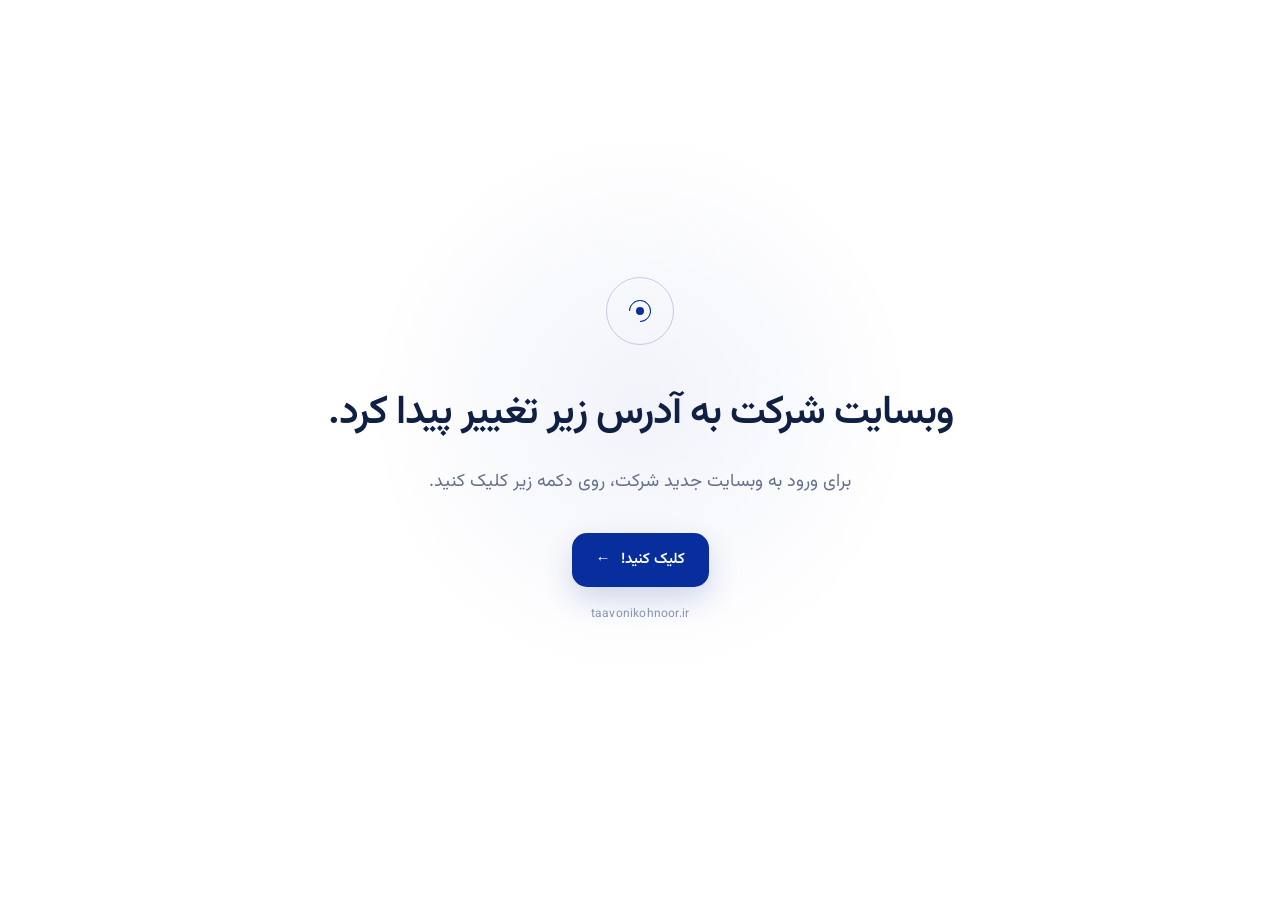
==== commit ddc4fc0e: "Update index.html" ====
--- a/index.html
+++ b/index.html
@@ -2,118 +2,183 @@
 <html lang="fa" dir="rtl">
 <head>
   <meta charset="UTF-8">
-  <meta name="viewport" content="width=device-width,initial-scale=1,viewport-fit=cover">
+  <meta name="viewport" content="width=device-width, initial-scale=1">
   <meta name="theme-color" content="#082d9c">
-  <meta name="description" content="پایگاه اطلاع‌رسانی شرکت تعاونی عشایری کوه نور کهگیلویه؛ اخبار، رویدادها، اسناد و معرفی فعالیت‌های شرکت.">
-  <meta name="referrer" content="strict-origin-when-cross-origin">
-  <meta name="robots" content="index,follow,max-image-preview:large">
-  <link rel="canonical" href="https://tavonikohenor.ir/">
-  <meta property="og:title" content="شرکت تعاونی عشایری کوه نور کهگیلویه">
-  <meta property="og:description" content="پایگاه اطلاع‌رسانی، اخبار، اسناد و معرفی شرکت تعاونی عشایری کوه نور کهگیلویه">
-  <meta property="og:type" content="website">
-  <meta property="og:url" content="https://tavonikohenor.ir/">
-  <meta http-equiv="Content-Security-Policy" content="default-src 'self'; base-uri 'self'; object-src 'none'; frame-ancestors 'none'; form-action 'self'; img-src 'self' data: blob: https:; font-src 'self' https://fonts.gstatic.com; style-src 'self' https://fonts.googleapis.com; script-src 'self'; connect-src 'self' https://*.supabase.co https://api.allorigins.win https://api.codetabs.com https://corsproxy.io https://r.jina.ai https://api.microlink.io; upgrade-insecure-requests">
-  <title>شرکت تعاونی عشایری کوه نور کهگیلویه</title>
+  <meta name="robots" content="noindex, nofollow">
+  <meta name="description" content="وبسایت شرکت تعاونی عشایری کوه نور به آدرس جدید منتقل شده است.">
+  <title>شرکت تعاونی عشایری کوه نور</title>
+
   <link rel="preconnect" href="https://fonts.googleapis.com">
   <link rel="preconnect" href="https://fonts.gstatic.com" crossorigin>
-  <link href="https://fonts.googleapis.com/css2?family=Vazirmatn:wght@400;500;600;700;800&family=Noto+Nastaliq+Urdu&display=swap" rel="stylesheet">
-  <link rel="stylesheet" href="style.css">
+  <link href="https://fonts.googleapis.com/css2?family=Vazirmatn:wght@400;500;600;700&display=swap" rel="stylesheet">
+
+  <style>
+    :root {
+      --blue: #082d9c;
+      --blue-dark: #061d63;
+      --ink: #102044;
+      --white: #fff;
+    }
+
+    * { box-sizing: border-box; }
+
+    html, body {
+      width: 100%;
+      min-height: 100%;
+      margin: 0;
+    }
+
+    body {
+      min-height: 100vh;
+      display: grid;
+      place-items: center;
+      overflow: hidden;
+      background:
+        radial-gradient(circle at 50% 45%, rgba(8,45,156,.055), transparent 34%),
+        #fff;
+      color: var(--ink);
+      font-family: "Vazirmatn", Tahoma, sans-serif;
+    }
+
+    .page {
+      width: min(720px, calc(100% - 36px));
+      text-align: center;
+      animation: pageIn .9s cubic-bezier(.22,1,.36,1) both;
+    }
+
+    .mark {
+      width: 68px;
+      height: 68px;
+      margin: 0 auto 34px;
+      position: relative;
+      display: grid;
+      place-items: center;
+      border: 1.5px solid rgba(8,45,156,.22);
+      border-radius: 50%;
+      animation: float 4s ease-in-out infinite;
+    }
+
+    .mark::before,
+    .mark::after {
+      content: "";
+      position: absolute;
+      border-radius: 50%;
+      border: 1.5px solid var(--blue);
+    }
+
+    .mark::before {
+      width: 20px;
+      height: 20px;
+      border-left-color: transparent;
+      transform: rotate(-45deg);
+    }
+
+    .mark::after {
+      width: 8px;
+      height: 8px;
+      background: var(--blue);
+      border: 0;
+    }
+
+    h1 {
+      margin: 0;
+      font-size: clamp(25px, 5vw, 40px);
+      font-weight: 600;
+      letter-spacing: -1px;
+      line-height: 1.7;
+    }
+
+    .message {
+      margin: 16px auto 30px;
+      font-size: clamp(15px, 2.7vw, 18px);
+      line-height: 2.2;
+      color: #66708a;
+    }
+
+    .new-address {
+      display: inline-flex;
+      align-items: center;
+      gap: 10px;
+      min-height: 54px;
+      padding: 0 24px;
+      border-radius: 15px;
+      background: var(--blue);
+      color: var(--white);
+      text-decoration: none;
+      font-size: 15px;
+      font-weight: 600;
+      box-shadow: 0 12px 30px rgba(8,45,156,.18);
+      transition: transform .25s ease, box-shadow .25s ease;
+    }
+
+    .new-address:hover {
+      transform: translateY(-3px);
+      box-shadow: 0 17px 38px rgba(8,45,156,.24);
+    }
+
+    .arrow {
+      display: inline-block;
+      transition: transform .25s ease;
+    }
+
+    .new-address:hover .arrow {
+      transform: translateX(-4px);
+    }
+
+    .url {
+      margin-top: 18px;
+      font-size: 12px;
+      color: #8994ac;
+      direction: ltr;
+      letter-spacing: .2px;
+    }
+
+    @keyframes pageIn {
+      from { opacity: 0; transform: translateY(14px); }
+      to   { opacity: 1; transform: translateY(0); }
+    }
+
+    @keyframes float {
+      0%, 100% { transform: translateY(0); }
+      50%      { transform: translateY(-5px); }
+    }
+
+    @media (prefers-reduced-motion: reduce) {
+      *, *::before, *::after {
+        animation: none !important;
+        transition: none !important;
+      }
+    }
+
+    @media (max-width: 520px) {
+      .page { width: min(100% - 28px, 720px); }
+      .mark { margin-bottom: 26px; }
+      .message { margin-top: 12px; margin-bottom: 24px; }
+      .new-address { width: 100%; justify-content: center; }
+    }
+  </style>
 </head>
+
 <body>
-  <header class="site-header">
-    <a class="site-header-link" href="https://ashayer.ir" target="_blank" rel="noopener" aria-label="ورود به پورتال سازمان امور عشایر کشور">
-      <img class="site-header-image" src="site-header.jpg" alt="شرکت تعاونی عشایری کوه نور کهگیلویه" draggable="false">
+  <main class="page">
+    <div class="mark" aria-hidden="true"></div>
+
+    <h1>وبسایت شرکت به آدرس زیر تغییر پیدا کرد.</h1>
+
+    <p class="message">
+      برای ورود به وبسایت جدید شرکت، روی دکمه زیر کلیک کنید.
+    </p>
+
+    <a
+      class="new-address"
+      href="https://taavonikohnoor.ir/"
+      aria-label="ورود به وبسایت جدید شرکت"
+    >
+      کلیک کنید!
+      <span class="arrow" aria-hidden="true">←</span>
     </a>
-  </header>
 
-  <main>
-    <section class="news-section container" id="news" aria-labelledby="newsTitle">
-      <div class="section-top">
-        <div><h2 id="newsTitle">اطلاع‌رسانی شرکت</h2></div>
-        <div class="news-actions">
-          <time class="iran-date" id="iranDate" aria-label="تاریخ امروز"></time>
-          <button class="icon-news" id="openNews" type="button" aria-label="نمایش همه اخبار" title="همه اخبار"><span class="news-icon-lines"><i></i><i></i><i></i></span></button>
-        </div>
-      </div>
-      <div class="news-carousel-wrap">
-        <button class="carousel-arrow prev" id="prevNews" type="button" aria-label="خبر قبلی"><span aria-hidden="true">→</span></button>
-        <div class="news-track" id="newsTrack" tabindex="0" aria-label="فهرست آخرین اخبار"></div>
-        <button class="carousel-arrow next" id="nextNews" type="button" aria-label="خبر بعدی"><span aria-hidden="true">←</span></button>
-      </div>
-      <div class="news-timer" aria-label="زمان باقی‌مانده تا خبر بعدی"><span id="newsTimerFill"></span></div>
-      <div class="dots" id="newsDots" aria-label="انتخاب خبر"></div>
-    </section>
-
-    <nav class="quick-menu container" aria-label="دسترسی سریع">
-      <a class="menu-card" href="#ashayer"><span>عشایر؛ سرمایه ملّی</span><b>←</b></a>
-      <a class="menu-card" href="#cooperative"><span>چگونگی تعاونی</span><b>←</b></a>
-      <a class="menu-card" href="#documents"><span>اسناد و مدارک</span><b>←</b></a>
-      <a class="menu-card" href="#about"><span>درباره ما</span><b>←</b></a>
-    </nav>
-
-    <section class="content-section container" id="ashayer">
-      <div class="section-heading"><h2>عشایر؛ سرمایه ملّی</h2></div>
-      <div class="info-card"><div class="info-accent"></div><p id="ashayerExcerpt">جامعه عشایری ایران یکی از ارزشمندترین بخش‌های اجتماعی، فرهنگی و اقتصادی کشور است؛ جامعه‌ای که در تولید، حفظ میراث فرهنگی و ارتباط پایدار با سرزمین نقش مهمی دارد.</p><button class="read-more" type="button" data-content="ashayer">ادامه متن</button></div>
-    </section>
-
-    <section class="content-section container" id="cooperative">
-      <div class="section-heading"><h2>چگونگی تعاونی</h2></div>
-      <div class="info-card"><div class="info-accent"></div><p id="cooperativeExcerpt">تعاونی، سازوکاری برای مشارکت افراد دارای نیازها و اهداف مشترک است؛ تعاونی عشایری نیز با سازمان‌دهی ظرفیت اعضا، تأمین نیازها، ارائه خدمات و تقویت تولید و بازار به جامعه عشایری کمک می‌کند.</p><button class="read-more" type="button" data-content="cooperative">ادامه متن</button></div>
-    </section>
-
-    <section class="content-section container" id="documents">
-      <div class="section-heading"><h2>اسناد و مدارک</h2></div>
-      <div class="document-buttons">
-        <button class="document-tab active" type="button" data-doc="0">استعلام شناسه ملی</button>
-        <button class="document-tab" type="button" data-doc="1">ثبت شرکت در دهدشت</button>
-        <button class="document-tab" type="button" data-doc="2">آگهی تأسیس</button>
-        <button class="document-tab" type="button" data-doc="3">اساسنامه</button>
-      </div>
-      <div class="document-viewer" id="documentViewer" aria-live="polite"></div>
-    </section>
-
-    <section class="content-section container" id="about">
-      <div class="section-heading"><h2>درباره ما</h2></div>
-      <div class="about-grid">
-        <div class="about-card company-profile-card">
-          <span class="eyebrow">کوه نور کهگیلویه</span>
-          <h3>مشخصات ثبتی شرکت</h3>
-          <div class="company-facts">
-            <div class="fact-row"><span>تاریخ تأسیس</span><strong>۱۳۷۳/۰۲/۲۸</strong></div>
-            <div class="fact-row"><span>شناسه ملی</span><strong>۱۰۸۶۱۹۱۴۸۳۹</strong></div>
-            <div class="fact-row"><span>کد اقتصادی</span><strong>۱۰۸۶۱۹۱۴۸۳۹</strong></div>
-            <div class="fact-row"><span>سرمایه ثبتی</span><strong>۱۷٬۰۰۰٬۰۰۰٬۰۰۰ ریال</strong></div>
-            <div class="fact-row"><span>کد پستی</span><strong>۷۵۷۱۸۳۴۳۸۵</strong></div>
-            <div class="fact-row"><span>تلفن</span><strong>۰۷۴۳۲۲۶۲۳۲۰</strong></div>
-            <div class="fact-row"><span>فکس</span><strong>۰۷۴۳۲۲۶۰۱۵۸</strong></div>
-          </div>
-        </div>
-        <div class="contact-card company-management-card">
-          <span class="eyebrow">مدیریت شرکت</span>
-          <h3>هیئت مدیره و مدیرعامل</h3>
-          <div class="contact-row"><span>مدیرعامل</span><strong>محمدرحیم پروره</strong></div>
-          <div class="contact-row"><span>رئیس هیئت مدیره</span><strong>محمدطلا فرهمندیان</strong></div>
-          <a class="rasmio-link" href="https://rasmio.com/company/10861914839/direct/" target="_blank" rel="noopener noreferrer">مشاهده اطلاعات شرکت در رسمیو <span>←</span></a>
-          <p class="contact-note">اطلاعات این بخش بر اساس مشخصاتی است که برای معرفی شرکت در سایت ثبت شده است.</p>
-        </div>
-      </div>
-    </section>
+    <div class="url">taavonikohnoor.ir</div>
   </main>
-
-  <footer class="footer">
-    <div class="container footer-inner">
-      <div><strong>شرکت تعاونی عشایری کوه نور کهگیلویه</strong><span>پایگاه اطلاع‌رسانی و معرفی شرکت</span></div>
-      <div class="footer-links"><a href="#news">اخبار</a><a href="#documents">اسناد</a><a href="#about">درباره ما</a><a class="eitaa-link" href="https://eitaa.com/taavonikohnoor" target="_blank" rel="noopener noreferrer" aria-label="صفحه ایتای شرکت تعاونی عشایری کوه نور کهگیلویه"><img src="eitaa-logo.png" alt="" aria-hidden="true"><span>ایتا</span></a></div>
-      <div class="footer-note">© تمامی حقوق این وب‌سایت محفوظ است.</div>
-    </div>
-  </footer>
-
-  <div class="modal" id="newsModal" aria-hidden="true"><div class="modal-backdrop" data-close="newsModal"></div><div class="modal-panel news-list-panel" role="dialog" aria-modal="true" aria-labelledby="newsModalTitle"><button class="modal-close" type="button" data-close="newsModal" aria-label="بستن">×</button><span class="eyebrow">آرشیو اطلاع‌رسانی</span><h2 id="newsModalTitle">همه اخبار</h2><div class="all-news-list" id="allNewsList"></div></div></div>
-  <div class="modal" id="articleModal" aria-hidden="true"><div class="modal-backdrop" data-close="articleModal"></div><article class="modal-panel article-panel" role="dialog" aria-modal="true" aria-labelledby="articleTitle"><button class="modal-close" type="button" data-close="articleModal" aria-label="بستن">×</button><div id="articleContent"></div></article></div>
-  <div class="modal" id="contentModal" aria-hidden="true"><div class="modal-backdrop" data-close="contentModal"></div><article class="modal-panel article-panel" role="dialog" aria-modal="true" aria-labelledby="contentTitle"><button class="modal-close" type="button" data-close="contentModal" aria-label="بستن">×</button><div id="contentModalBody"></div></article></div>
-  <div class="modal lightbox-modal" id="lightboxModal" aria-hidden="true"><div class="modal-backdrop" data-lightbox-close></div><div class="lightbox-panel" role="dialog" aria-modal="true" aria-label="نمایش تصویر"><button class="modal-close" type="button" data-lightbox-close aria-label="بستن">×</button><button class="lightbox-arrow prev" id="lightboxPrev" type="button" aria-label="تصویر قبلی"><span aria-hidden="true"></span></button><div class="lightbox-track" id="lightboxTrack"></div><button class="lightbox-arrow next" id="lightboxNext" type="button" aria-label="تصویر بعدی"><span aria-hidden="true"></span></button></div></div>
-
-  <script src="script.js"></script>
-  <script src="kohenor-news-fixes.js"></script>
 </body>
 </html>
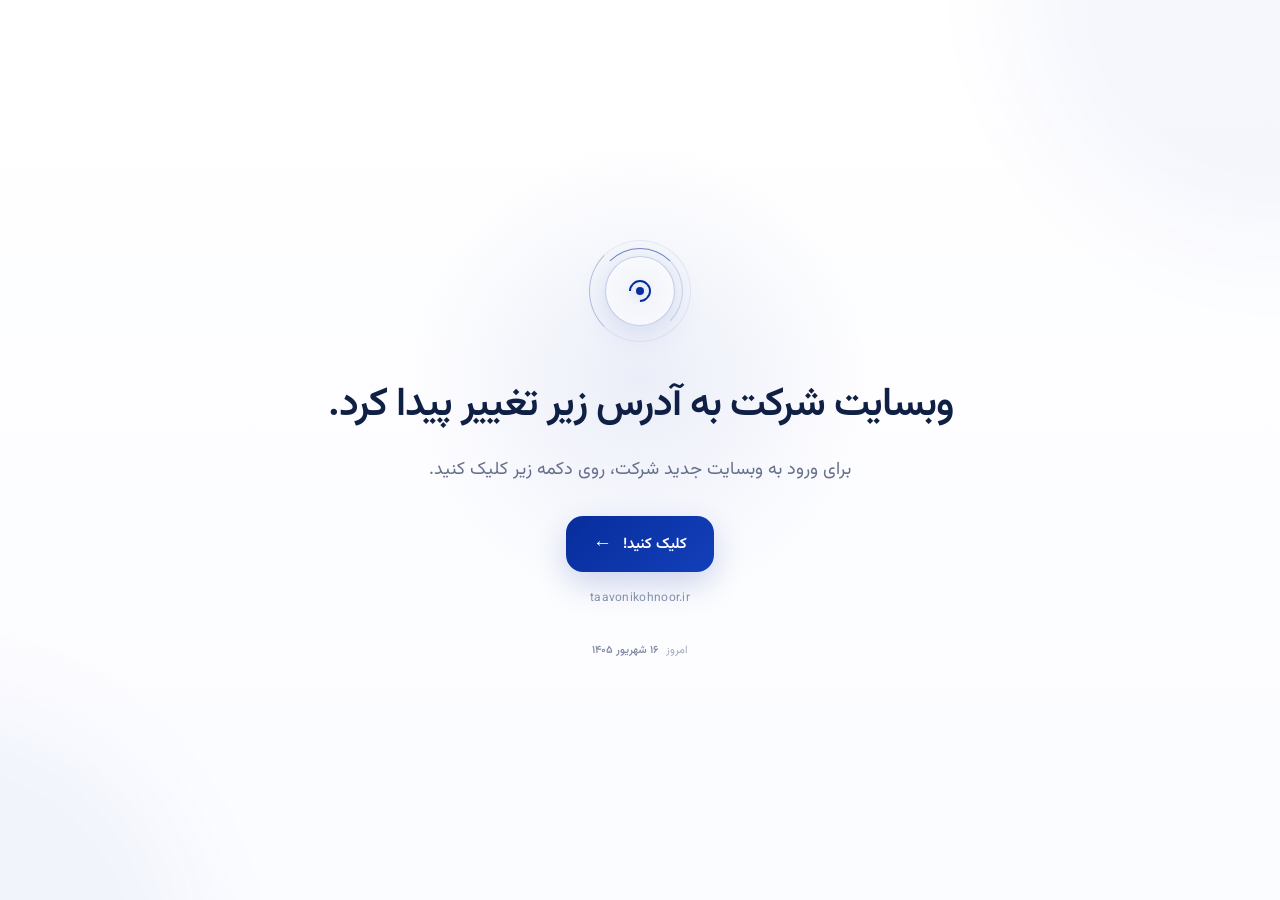
==== commit 4bb08c79: "Update index.html" ====
--- a/index.html
+++ b/index.html
@@ -2,183 +2,861 @@
 <html lang="fa" dir="rtl">
 <head>
   <meta charset="UTF-8">
-  <meta name="viewport" content="width=device-width, initial-scale=1">
+  <meta name="viewport" content="width=device-width, initial-scale=1, maximum-scale=1, viewport-fit=cover">
+
   <meta name="theme-color" content="#082d9c">
   <meta name="robots" content="noindex, nofollow">
   <meta name="description" content="وبسایت شرکت تعاونی عشایری کوه نور به آدرس جدید منتقل شده است.">
+
   <title>شرکت تعاونی عشایری کوه نور</title>
 
   <link rel="preconnect" href="https://fonts.googleapis.com">
   <link rel="preconnect" href="https://fonts.gstatic.com" crossorigin>
-  <link href="https://fonts.googleapis.com/css2?family=Vazirmatn:wght@400;500;600;700&display=swap" rel="stylesheet">
+  <link
+    href="https://fonts.googleapis.com/css2?family=Vazirmatn:wght@400;500;600;700&display=swap"
+    rel="stylesheet"
+  >
 
   <style>
     :root {
       --blue: #082d9c;
       --blue-dark: #061d63;
+      --blue-light: #4f78df;
       --ink: #102044;
-      --white: #fff;
-    }
-
-    * { box-sizing: border-box; }
-
-    html, body {
+      --muted: #66708a;
+      --soft: #eef3ff;
+      --white: #ffffff;
+    }
+
+    * {
+      box-sizing: border-box;
+      -webkit-tap-highlight-color: transparent;
+    }
+
+    html,
+    body {
       width: 100%;
       min-height: 100%;
       margin: 0;
     }
 
     body {
-      min-height: 100vh;
-      display: grid;
-      place-items: center;
+      min-height: 100svh;
       overflow: hidden;
-      background:
-        radial-gradient(circle at 50% 45%, rgba(8,45,156,.055), transparent 34%),
-        #fff;
-      color: var(--ink);
-      font-family: "Vazirmatn", Tahoma, sans-serif;
-    }
-
-    .page {
-      width: min(720px, calc(100% - 36px));
-      text-align: center;
-      animation: pageIn .9s cubic-bezier(.22,1,.36,1) both;
-    }
-
-    .mark {
-      width: 68px;
-      height: 68px;
-      margin: 0 auto 34px;
       position: relative;
       display: grid;
       place-items: center;
-      border: 1.5px solid rgba(8,45,156,.22);
+
+      background:
+        radial-gradient(
+          circle at 50% 42%,
+          rgba(8, 45, 156, .075),
+          transparent 28%
+        ),
+        linear-gradient(
+          180deg,
+          #ffffff 0%,
+          #fbfcff 100%
+        );
+
+      color: var(--ink);
+      font-family: "Vazirmatn", Tahoma, sans-serif;
+    }
+
+
+    /* --------------------------------
+       Background light
+    -------------------------------- */
+
+    .ambient {
+      position: fixed;
+      width: 65vw;
+      height: 65vw;
+      max-width: 520px;
+      max-height: 520px;
       border-radius: 50%;
-      animation: float 4s ease-in-out infinite;
-    }
-
-    .mark::before,
-    .mark::after {
+      background: rgba(8, 45, 156, .035);
+      filter: blur(45px);
+      pointer-events: none;
+      animation: ambientMove 7s ease-in-out infinite;
+    }
+
+    .ambient.one {
+      top: -30%;
+      right: -20%;
+    }
+
+    .ambient.two {
+      bottom: -35%;
+      left: -25%;
+      animation-delay: -3s;
+    }
+
+
+    /* --------------------------------
+       Floating particles
+    -------------------------------- */
+
+    .particles {
+      position: fixed;
+      inset: 0;
+      pointer-events: none;
+    }
+
+    .particle {
+      position: absolute;
+      width: 4px;
+      height: 4px;
+      border-radius: 50%;
+      background: var(--blue);
+      opacity: 0;
+      animation: particleFloat linear infinite;
+    }
+
+    .p1 {
+      top: 18%;
+      left: 14%;
+      animation-duration: 6s;
+    }
+
+    .p2 {
+      top: 29%;
+      right: 13%;
+      animation-duration: 7s;
+      animation-delay: -2s;
+    }
+
+    .p3 {
+      top: 70%;
+      left: 19%;
+      animation-duration: 8s;
+      animation-delay: -4s;
+    }
+
+    .p4 {
+      top: 76%;
+      right: 17%;
+      animation-duration: 6.5s;
+      animation-delay: -1s;
+    }
+
+    .p5 {
+      top: 48%;
+      left: 7%;
+      width: 3px;
+      height: 3px;
+      animation-duration: 9s;
+      animation-delay: -5s;
+    }
+
+    .p6 {
+      top: 57%;
+      right: 7%;
+      width: 3px;
+      height: 3px;
+      animation-duration: 8s;
+      animation-delay: -3s;
+    }
+
+
+    /* --------------------------------
+       Main
+    -------------------------------- */
+
+    .page {
+      position: relative;
+      z-index: 5;
+
+      width: min(720px, calc(100% - 34px));
+      padding: 25px 0;
+
+      text-align: center;
+
+      animation:
+        pageIn 1s cubic-bezier(.22, 1, .36, 1) both;
+    }
+
+
+    /* --------------------------------
+       Animated mark
+    -------------------------------- */
+
+    .logo-wrap {
+      width: 100px;
+      height: 100px;
+      margin: 0 auto 30px;
+
+      position: relative;
+      display: grid;
+      place-items: center;
+
+      animation: logoEntrance 1.2s cubic-bezier(.22, 1, .36, 1) both;
+    }
+
+    .logo-glow {
+      position: absolute;
+      inset: 18px;
+
+      border-radius: 50%;
+      background: rgba(8, 45, 156, .08);
+
+      filter: blur(10px);
+
+      animation: glowPulse 3s ease-in-out infinite;
+    }
+
+    .logo {
+      position: relative;
+
+      width: 70px;
+      height: 70px;
+
+      border: 1.5px solid rgba(8, 45, 156, .22);
+      border-radius: 50%;
+
+      display: grid;
+      place-items: center;
+
+      background: rgba(255,255,255,.65);
+      backdrop-filter: blur(5px);
+      -webkit-backdrop-filter: blur(5px);
+
+      box-shadow:
+        0 10px 35px rgba(8,45,156,.08);
+
+      animation: logoFloat 4s ease-in-out infinite;
+    }
+
+    /* Outer rotating ring */
+
+    .logo::before {
       content: "";
+
       position: absolute;
+      inset: -9px;
+
       border-radius: 50%;
-      border: 1.5px solid var(--blue);
-    }
-
-    .mark::before {
-      width: 20px;
-      height: 20px;
+
+      border:
+        1.5px solid transparent;
+
+      border-top-color: rgba(8,45,156,.55);
+      border-right-color: rgba(8,45,156,.16);
+
+      animation: rotate 4s linear infinite;
+    }
+
+    /* Second rotating ring */
+
+    .logo::after {
+      content: "";
+
+      position: absolute;
+      inset: -17px;
+
+      border-radius: 50%;
+
+      border: 1px solid rgba(8,45,156,.08);
+
+      border-left-color: rgba(8,45,156,.28);
+
+      animation: rotateReverse 7s linear infinite;
+    }
+
+    .logo-core {
+      width: 22px;
+      height: 22px;
+
+      position: relative;
+
+      border: 2px solid var(--blue);
       border-left-color: transparent;
+
+      border-radius: 50%;
+
       transform: rotate(-45deg);
     }
 
-    .mark::after {
+    .logo-core::after {
+      content: "";
+
+      position: absolute;
+
       width: 8px;
       height: 8px;
+
+      top: 5px;
+      left: 5px;
+
       background: var(--blue);
-      border: 0;
-    }
+      border-radius: 50%;
+
+      transform: rotate(45deg);
+
+      box-shadow:
+        0 0 12px rgba(8,45,156,.3);
+    }
+
+
+    /* --------------------------------
+       Text
+    -------------------------------- */
 
     h1 {
       margin: 0;
-      font-size: clamp(25px, 5vw, 40px);
+
+      font-size: clamp(25px, 7vw, 40px);
+      line-height: 1.7;
       font-weight: 600;
+
       letter-spacing: -1px;
-      line-height: 1.7;
+
+      opacity: 0;
+      animation:
+        textIn .8s .35s cubic-bezier(.22,1,.36,1) forwards;
     }
 
     .message {
-      margin: 16px auto 30px;
-      font-size: clamp(15px, 2.7vw, 18px);
-      line-height: 2.2;
-      color: #66708a;
+      margin: 13px auto 27px;
+
+      max-width: 560px;
+
+      color: var(--muted);
+
+      font-size: clamp(14px, 4vw, 18px);
+      line-height: 2.1;
+      font-weight: 400;
+
+      opacity: 0;
+
+      animation:
+        textIn .8s .52s cubic-bezier(.22,1,.36,1) forwards;
+    }
+
+
+    /* --------------------------------
+       Button
+    -------------------------------- */
+
+    .button-area {
+      opacity: 0;
+
+      animation:
+        buttonIn .9s .7s cubic-bezier(.22,1,.36,1) forwards;
     }
 
     .new-address {
+      position: relative;
+
       display: inline-flex;
       align-items: center;
-      gap: 10px;
-      min-height: 54px;
-      padding: 0 24px;
-      border-radius: 15px;
-      background: var(--blue);
+      justify-content: center;
+      gap: 11px;
+
+      min-height: 56px;
+
+      padding: 0 27px;
+
+      border-radius: 17px;
+
+      background:
+        linear-gradient(
+          135deg,
+          #082d9c,
+          #123fb9
+        );
+
       color: var(--white);
+
       text-decoration: none;
+
       font-size: 15px;
       font-weight: 600;
-      box-shadow: 0 12px 30px rgba(8,45,156,.18);
-      transition: transform .25s ease, box-shadow .25s ease;
+
+      box-shadow:
+        0 12px 32px rgba(8,45,156,.19);
+
+      overflow: hidden;
+
+      transition:
+        transform .25s ease,
+        box-shadow .25s ease;
+    }
+
+    /* moving shine */
+
+    .new-address::before {
+      content: "";
+
+      position: absolute;
+      top: 0;
+      left: -80%;
+
+      width: 55%;
+      height: 100%;
+
+      background:
+        linear-gradient(
+          90deg,
+          transparent,
+          rgba(255,255,255,.25),
+          transparent
+        );
+
+      transform: skewX(-20deg);
+
+      animation: shine 3.5s ease-in-out infinite;
+    }
+
+    /* button pulse */
+
+    .new-address::after {
+      content: "";
+
+      position: absolute;
+      inset: 0;
+
+      border-radius: inherit;
+
+      box-shadow:
+        0 0 0 0 rgba(8,45,156,.25);
+
+      animation: buttonPulse 2.8s ease-out infinite;
+    }
+
+    .button-text,
+    .arrow {
+      position: relative;
+      z-index: 2;
+    }
+
+    .arrow {
+      font-size: 19px;
+
+      transition:
+        transform .25s ease;
+    }
+
+    .new-address:active {
+      transform: scale(.97);
     }
 
     .new-address:hover {
       transform: translateY(-3px);
-      box-shadow: 0 17px 38px rgba(8,45,156,.24);
-    }
-
-    .arrow {
+
+      box-shadow:
+        0 17px 42px rgba(8,45,156,.26);
+    }
+
+    .new-address:hover .arrow {
+      transform: translateX(-5px);
+    }
+
+
+    /* --------------------------------
+       Address
+    -------------------------------- */
+
+    .url {
+      margin-top: 17px;
+
+      direction: ltr;
+
+      color: #8994ac;
+
+      font-size: 12px;
+      letter-spacing: .3px;
+
+      opacity: 0;
+
+      animation:
+        fadeIn .8s 1s ease forwards;
+    }
+
+
+    /* --------------------------------
+       Date
+    -------------------------------- */
+
+    .date {
+      margin-top: 35px;
+
+      color: #a0a9bc;
+
+      font-size: 11px;
+      font-weight: 400;
+
+      opacity: 0;
+
+      animation:
+        fadeIn .8s 1.15s ease forwards;
+    }
+
+    .date span {
       display: inline-block;
-      transition: transform .25s ease;
-    }
-
-    .new-address:hover .arrow {
-      transform: translateX(-4px);
-    }
-
-    .url {
-      margin-top: 18px;
-      font-size: 12px;
-      color: #8994ac;
-      direction: ltr;
-      letter-spacing: .2px;
-    }
+      margin-right: 5px;
+
+      color: #7d88a1;
+      font-weight: 500;
+    }
+
+
+    /* --------------------------------
+       Animations
+    -------------------------------- */
 
     @keyframes pageIn {
-      from { opacity: 0; transform: translateY(14px); }
-      to   { opacity: 1; transform: translateY(0); }
-    }
-
-    @keyframes float {
-      0%, 100% { transform: translateY(0); }
-      50%      { transform: translateY(-5px); }
-    }
+      from {
+        opacity: 0;
+        transform: translateY(20px) scale(.985);
+      }
+
+      to {
+        opacity: 1;
+        transform: translateY(0) scale(1);
+      }
+    }
+
+    @keyframes logoEntrance {
+      from {
+        opacity: 0;
+        transform: scale(.55) rotate(-25deg);
+      }
+
+      to {
+        opacity: 1;
+        transform: scale(1) rotate(0);
+      }
+    }
+
+    @keyframes logoFloat {
+      0%, 100% {
+        transform: translateY(0);
+      }
+
+      50% {
+        transform: translateY(-6px);
+      }
+    }
+
+    @keyframes rotate {
+      to {
+        transform: rotate(360deg);
+      }
+    }
+
+    @keyframes rotateReverse {
+      to {
+        transform: rotate(-360deg);
+      }
+    }
+
+    @keyframes glowPulse {
+      0%, 100% {
+        opacity: .55;
+        transform: scale(.9);
+      }
+
+      50% {
+        opacity: 1;
+        transform: scale(1.12);
+      }
+    }
+
+    @keyframes textIn {
+      from {
+        opacity: 0;
+        transform: translateY(13px);
+      }
+
+      to {
+        opacity: 1;
+        transform: translateY(0);
+      }
+    }
+
+    @keyframes buttonIn {
+      from {
+        opacity: 0;
+        transform: translateY(18px) scale(.95);
+      }
+
+      to {
+        opacity: 1;
+        transform: translateY(0) scale(1);
+      }
+    }
+
+    @keyframes fadeIn {
+      from {
+        opacity: 0;
+      }
+
+      to {
+        opacity: 1;
+      }
+    }
+
+    @keyframes shine {
+      0% {
+        left: -80%;
+      }
+
+      35%, 100% {
+        left: 140%;
+      }
+    }
+
+    @keyframes buttonPulse {
+      0% {
+        box-shadow: 0 0 0 0 rgba(8,45,156,.24);
+      }
+
+      65% {
+        box-shadow: 0 0 0 12px rgba(8,45,156,0);
+      }
+
+      100% {
+        box-shadow: 0 0 0 0 rgba(8,45,156,0);
+      }
+    }
+
+    @keyframes particleFloat {
+      0% {
+        opacity: 0;
+        transform: translateY(20px) scale(.5);
+      }
+
+      20% {
+        opacity: .22;
+      }
+
+      50% {
+        opacity: .12;
+        transform: translateY(-20px) scale(1);
+      }
+
+      80% {
+        opacity: .18;
+      }
+
+      100% {
+        opacity: 0;
+        transform: translateY(-55px) scale(.5);
+      }
+    }
+
+    @keyframes ambientMove {
+      0%, 100% {
+        transform: translate(0,0) scale(1);
+      }
+
+      50% {
+        transform: translate(15px,-15px) scale(1.08);
+      }
+    }
+
+
+    /* --------------------------------
+       Android / Mobile
+    -------------------------------- */
+
+    @media (max-width: 520px) {
+
+      body {
+        min-height: 100svh;
+      }
+
+      .page {
+        width: calc(100% - 30px);
+        padding:
+          20px
+          0
+          calc(20px + env(safe-area-inset-bottom));
+      }
+
+      .logo-wrap {
+        width: 88px;
+        height: 88px;
+        margin-bottom: 25px;
+      }
+
+      .logo {
+        width: 64px;
+        height: 64px;
+      }
+
+      .logo::before {
+        inset: -8px;
+      }
+
+      .logo::after {
+        inset: -14px;
+      }
+
+      h1 {
+        font-size: 25px;
+        line-height: 1.75;
+        letter-spacing: -.7px;
+      }
+
+      .message {
+        margin-top: 10px;
+        margin-bottom: 24px;
+
+        font-size: 14px;
+        line-height: 2.05;
+      }
+
+      .new-address {
+        width: min(100%, 330px);
+        min-height: 55px;
+
+        border-radius: 16px;
+
+        font-size: 15px;
+      }
+
+      .url {
+        margin-top: 15px;
+      }
+
+      .date {
+        margin-top: 29px;
+      }
+
+      .particle:nth-child(n+5) {
+        display: none;
+      }
+    }
+
+
+    /* --------------------------------
+       Very small Android screens
+    -------------------------------- */
+
+    @media (max-height: 650px) {
+
+      .logo-wrap {
+        margin-bottom: 18px;
+        transform: scale(.86);
+      }
+
+      h1 {
+        font-size: 22px;
+      }
+
+      .message {
+        margin-bottom: 17px;
+      }
+
+      .date {
+        margin-top: 20px;
+      }
+    }
+
+
+    /* --------------------------------
+       Reduced motion
+    -------------------------------- */
 
     @media (prefers-reduced-motion: reduce) {
-      *, *::before, *::after {
+
+      *,
+      *::before,
+      *::after {
         animation: none !important;
         transition: none !important;
       }
-    }
-
-    @media (max-width: 520px) {
-      .page { width: min(100% - 28px, 720px); }
-      .mark { margin-bottom: 26px; }
-      .message { margin-top: 12px; margin-bottom: 24px; }
-      .new-address { width: 100%; justify-content: center; }
-    }
+
+      h1,
+      .message,
+      .button-area,
+      .url,
+      .date {
+        opacity: 1;
+      }
+    }
+
   </style>
 </head>
 
+
 <body>
+
+  <!-- Background -->
+  <div class="ambient one"></div>
+  <div class="ambient two"></div>
+
+  <!-- Floating particles -->
+  <div class="particles">
+    <span class="particle p1"></span>
+    <span class="particle p2"></span>
+    <span class="particle p3"></span>
+    <span class="particle p4"></span>
+    <span class="particle p5"></span>
+    <span class="particle p6"></span>
+  </div>
+
+
   <main class="page">
-    <div class="mark" aria-hidden="true"></div>
-
-    <h1>وبسایت شرکت به آدرس زیر تغییر پیدا کرد.</h1>
+
+    <!-- Animated Logo -->
+    <div class="logo-wrap">
+      <div class="logo-glow"></div>
+
+      <div class="logo">
+        <div class="logo-core"></div>
+      </div>
+    </div>
+
+
+    <!-- Main Text -->
+    <h1>
+      وبسایت شرکت به آدرس زیر تغییر پیدا کرد.
+    </h1>
+
 
     <p class="message">
       برای ورود به وبسایت جدید شرکت، روی دکمه زیر کلیک کنید.
     </p>
 
-    <a
-      class="new-address"
-      href="https://taavonikohnoor.ir/"
-      aria-label="ورود به وبسایت جدید شرکت"
-    >
-      کلیک کنید!
-      <span class="arrow" aria-hidden="true">←</span>
-    </a>
-
-    <div class="url">taavonikohnoor.ir</div>
+
+    <!-- Button -->
+    <div class="button-area">
+
+      <a
+        class="new-address"
+        href="https://taavonikohnoor.ir/"
+        aria-label="ورود به وبسایت جدید شرکت"
+      >
+
+        <span class="button-text">
+          کلیک کنید!
+        </span>
+
+        <span class="arrow" aria-hidden="true">
+          ←
+        </span>
+
+      </a>
+
+    </div>
+
+
+    <!-- New Address -->
+    <div class="url">
+      taavonikohnoor.ir
+    </div>
+
+
+    <!-- Persian Date -->
+    <div class="date">
+      امروز
+      <span>۱۶ شهریور ۱۴۰۵</span>
+    </div>
+
   </main>
+
 </body>
 </html>
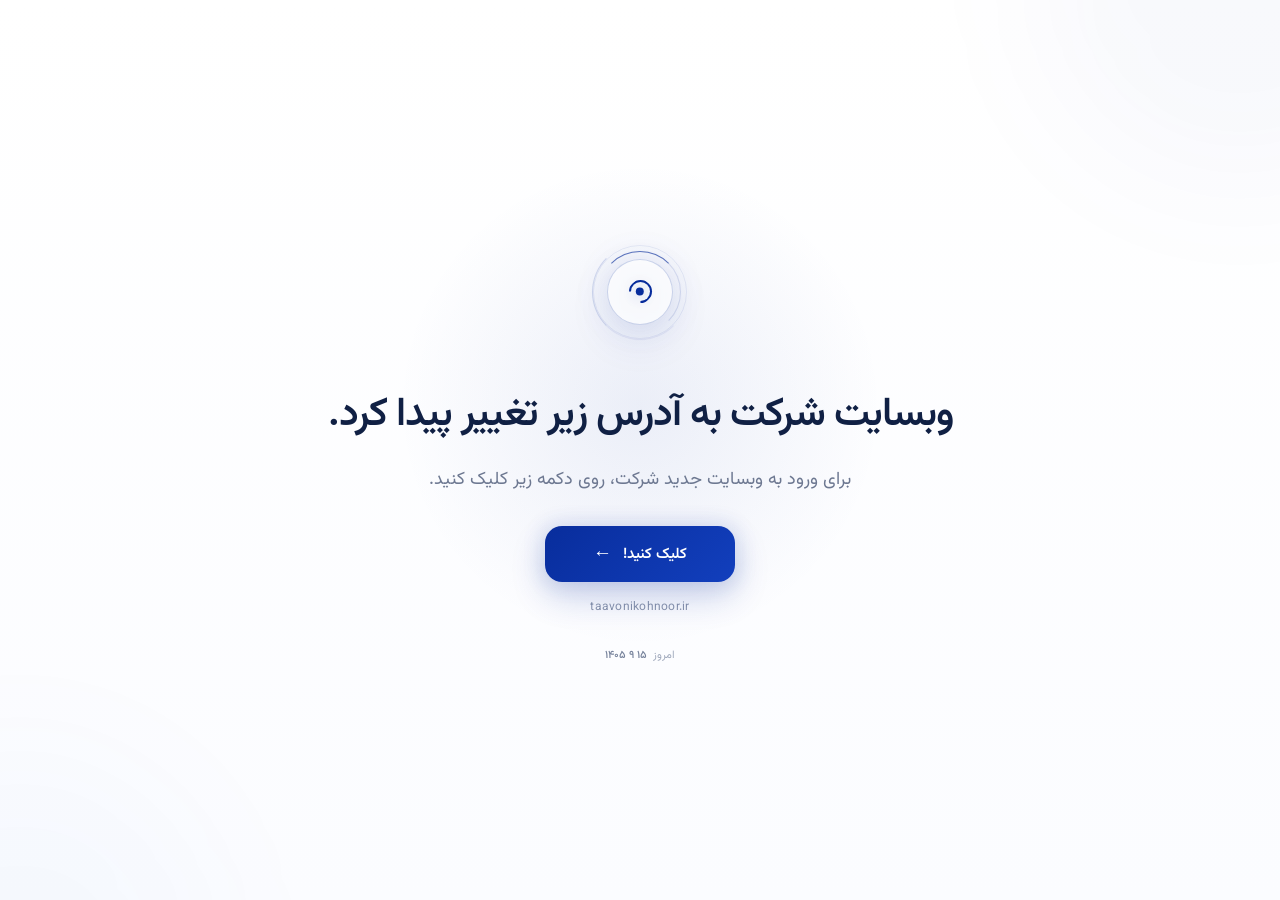
==== commit 72905449: "Update index.html" ====
--- a/index.html
+++ b/index.html
@@ -2,282 +2,417 @@
 <html lang="fa" dir="rtl">
 <head>
   <meta charset="UTF-8">
-  <meta name="viewport" content="width=device-width, initial-scale=1, maximum-scale=1, viewport-fit=cover">
+
+  <meta
+    name="viewport"
+    content="width=device-width, initial-scale=1, maximum-scale=1, viewport-fit=cover"
+  >
 
   <meta name="theme-color" content="#082d9c">
   <meta name="robots" content="noindex, nofollow">
-  <meta name="description" content="وبسایت شرکت تعاونی عشایری کوه نور به آدرس جدید منتقل شده است.">
+
+  <meta
+    name="description"
+    content="وبسایت شرکت تعاونی عشایری کوه نور به آدرس جدید منتقل شده است."
+  >
 
   <title>شرکت تعاونی عشایری کوه نور</title>
 
+  <!-- Font -->
   <link rel="preconnect" href="https://fonts.googleapis.com">
   <link rel="preconnect" href="https://fonts.gstatic.com" crossorigin>
+
   <link
     href="https://fonts.googleapis.com/css2?family=Vazirmatn:wght@400;500;600;700&display=swap"
     rel="stylesheet"
   >
 
   <style>
+
+    /* =========================================================
+       ROOT
+    ========================================================= */
+
     :root {
       --blue: #082d9c;
+      --blue-2: #123fbd;
       --blue-dark: #061d63;
-      --blue-light: #4f78df;
+
       --ink: #102044;
-      --muted: #66708a;
+      --muted: #6d7891;
       --soft: #eef3ff;
+
       --white: #ffffff;
     }
+
+
+    /* =========================================================
+       RESET
+    ========================================================= */
 
     * {
       box-sizing: border-box;
+      margin: 0;
+      padding: 0;
+
       -webkit-tap-highlight-color: transparent;
     }
 
-    html,
+
+    html {
+      width: 100%;
+      min-height: 100%;
+      background: #fff;
+    }
+
+
     body {
       width: 100%;
-      min-height: 100%;
-      margin: 0;
-    }
-
-    body {
       min-height: 100svh;
+
       overflow: hidden;
-      position: relative;
-      display: grid;
-      place-items: center;
+
+      font-family:
+        "Vazirmatn",
+        Tahoma,
+        Arial,
+        sans-serif;
+
+      color: var(--ink);
 
       background:
         radial-gradient(
-          circle at 50% 42%,
+          circle at 50% 45%,
           rgba(8, 45, 156, .075),
-          transparent 28%
+          transparent 30%
         ),
         linear-gradient(
           180deg,
           #ffffff 0%,
           #fbfcff 100%
         );
-
-      color: var(--ink);
-      font-family: "Vazirmatn", Tahoma, sans-serif;
-    }
-
-
-    /* --------------------------------
-       Background light
-    -------------------------------- */
+    }
+
+
+    /* =========================================================
+       AMBIENT LIGHT
+    ========================================================= */
 
     .ambient {
       position: fixed;
-      width: 65vw;
-      height: 65vw;
-      max-width: 520px;
-      max-height: 520px;
+
+      width: 420px;
+      height: 420px;
+
       border-radius: 50%;
-      background: rgba(8, 45, 156, .035);
-      filter: blur(45px);
+
       pointer-events: none;
-      animation: ambientMove 7s ease-in-out infinite;
-    }
+
+      filter: blur(70px);
+
+      opacity: .55;
+
+      animation:
+        ambientMove 10s ease-in-out infinite;
+    }
+
 
     .ambient.one {
-      top: -30%;
-      right: -20%;
-    }
+      top: -230px;
+      right: -170px;
+
+      background:
+        rgba(8, 45, 156, .055);
+    }
+
 
     .ambient.two {
-      bottom: -35%;
-      left: -25%;
-      animation-delay: -3s;
-    }
-
-
-    /* --------------------------------
-       Floating particles
-    -------------------------------- */
+      bottom: -260px;
+      left: -190px;
+
+      background:
+        rgba(40, 90, 210, .045);
+
+      animation-delay: -5s;
+    }
+
+
+    /* =========================================================
+       PARTICLES
+    ========================================================= */
 
     .particles {
       position: fixed;
       inset: 0;
+
       pointer-events: none;
     }
+
 
     .particle {
       position: absolute;
-      width: 4px;
-      height: 4px;
-      border-radius: 50%;
-      background: var(--blue);
-      opacity: 0;
-      animation: particleFloat linear infinite;
-    }
-
-    .p1 {
-      top: 18%;
-      left: 14%;
-      animation-duration: 6s;
-    }
-
-    .p2 {
-      top: 29%;
-      right: 13%;
-      animation-duration: 7s;
-      animation-delay: -2s;
-    }
-
-    .p3 {
-      top: 70%;
-      left: 19%;
-      animation-duration: 8s;
-      animation-delay: -4s;
-    }
-
-    .p4 {
-      top: 76%;
-      right: 17%;
-      animation-duration: 6.5s;
-      animation-delay: -1s;
-    }
-
-    .p5 {
-      top: 48%;
-      left: 7%;
+
       width: 3px;
       height: 3px;
+
+      border-radius: 50%;
+
+      background: var(--blue);
+
+      opacity: 0;
+
+      animation:
+        particleFloat 8s ease-in-out infinite;
+    }
+
+
+    .p1 {
+      top: 17%;
+      left: 13%;
+    }
+
+    .p2 {
+      top: 25%;
+      right: 15%;
+
+      animation-delay: -2s;
+      animation-duration: 7s;
+    }
+
+    .p3 {
+      top: 71%;
+      left: 18%;
+
+      animation-delay: -4s;
       animation-duration: 9s;
-      animation-delay: -5s;
+    }
+
+    .p4 {
+      top: 77%;
+      right: 18%;
+
+      animation-delay: -1s;
+      animation-duration: 7s;
+    }
+
+    .p5 {
+      top: 43%;
+      left: 7%;
+
+      width: 2px;
+      height: 2px;
+
+      animation-delay: -3s;
+      animation-duration: 10s;
     }
 
     .p6 {
       top: 57%;
       right: 7%;
-      width: 3px;
-      height: 3px;
-      animation-duration: 8s;
-      animation-delay: -3s;
-    }
-
-
-    /* --------------------------------
-       Main
-    -------------------------------- */
+
+      width: 2px;
+      height: 2px;
+
+      animation-delay: -6s;
+      animation-duration: 9s;
+    }
+
+
+    /* =========================================================
+       MAIN PAGE
+    ========================================================= */
 
     .page {
       position: relative;
-      z-index: 5;
-
-      width: min(720px, calc(100% - 34px));
-      padding: 25px 0;
+      z-index: 10;
+
+      width: min(
+        720px,
+        calc(100% - 34px)
+      );
+
+      min-height: 100svh;
+
+      margin: 0 auto;
+
+      display: flex;
+      flex-direction: column;
+      align-items: center;
+      justify-content: center;
 
       text-align: center;
 
-      animation:
-        pageIn 1s cubic-bezier(.22, 1, .36, 1) both;
-    }
-
-
-    /* --------------------------------
-       Animated mark
-    -------------------------------- */
-
-    .logo-wrap {
-      width: 100px;
-      height: 100px;
-      margin: 0 auto 30px;
-
+      padding:
+        30px
+        0
+        calc(30px + env(safe-area-inset-bottom));
+
+      animation:
+        pageEnter 1.15s cubic-bezier(.22, 1, .36, 1) both;
+    }
+
+
+    /* =========================================================
+       LOGO / MARK
+    ========================================================= */
+
+    .mark-wrap {
       position: relative;
+
+      width: 112px;
+      height: 112px;
+
       display: grid;
       place-items: center;
 
-      animation: logoEntrance 1.2s cubic-bezier(.22, 1, .36, 1) both;
-    }
-
-    .logo-glow {
+      margin-bottom: 32px;
+
+      animation:
+        markEnter 1.3s cubic-bezier(.22, 1, .36, 1) both;
+    }
+
+
+    /* soft glow */
+
+    .mark-glow {
       position: absolute;
-      inset: 18px;
+
+      width: 64px;
+      height: 64px;
 
       border-radius: 50%;
-      background: rgba(8, 45, 156, .08);
-
-      filter: blur(10px);
-
-      animation: glowPulse 3s ease-in-out infinite;
-    }
-
-    .logo {
+
+      background:
+        rgba(8, 45, 156, .09);
+
+      filter: blur(17px);
+
+      animation:
+        glowPulse 4s ease-in-out infinite;
+    }
+
+
+    /* large faint circle */
+
+    .mark-halo {
+      position: absolute;
+
+      width: 94px;
+      height: 94px;
+
+      border-radius: 50%;
+
+      border:
+        1px solid rgba(8, 45, 156, .08);
+
+      animation:
+        haloPulse 4s ease-in-out infinite;
+    }
+
+
+    /* rotating outer ring */
+
+    .mark-ring {
+      position: absolute;
+
+      width: 82px;
+      height: 82px;
+
+      border-radius: 50%;
+
+      border:
+        1.5px solid transparent;
+
+      border-top-color:
+        rgba(8, 45, 156, .65);
+
+      border-right-color:
+        rgba(8, 45, 156, .13);
+
+      animation:
+        rotate 5s linear infinite;
+    }
+
+
+    /* reverse ring */
+
+    .mark-ring::after {
+      content: "";
+
+      position: absolute;
+
+      inset: -8px;
+
+      border-radius: 50%;
+
+      border:
+        1px solid transparent;
+
+      border-left-color:
+        rgba(8, 45, 156, .16);
+
+      border-bottom-color:
+        rgba(8, 45, 156, .07);
+
+      animation:
+        rotateReverse 8s linear infinite;
+    }
+
+
+    /* main circle */
+
+    .mark {
       position: relative;
 
-      width: 70px;
-      height: 70px;
-
-      border: 1.5px solid rgba(8, 45, 156, .22);
-      border-radius: 50%;
+      width: 66px;
+      height: 66px;
 
       display: grid;
       place-items: center;
 
-      background: rgba(255,255,255,.65);
-      backdrop-filter: blur(5px);
-      -webkit-backdrop-filter: blur(5px);
+      border-radius: 50%;
+
+      border:
+        1.5px solid rgba(8, 45, 156, .20);
+
+      background:
+        rgba(255,255,255,.72);
 
       box-shadow:
-        0 10px 35px rgba(8,45,156,.08);
-
-      animation: logoFloat 4s ease-in-out infinite;
-    }
-
-    /* Outer rotating ring */
-
-    .logo::before {
-      content: "";
-
-      position: absolute;
-      inset: -9px;
+        0 15px 45px rgba(8,45,156,.09);
+
+      backdrop-filter: blur(7px);
+      -webkit-backdrop-filter: blur(7px);
+
+      animation:
+        markFloat 4s ease-in-out infinite;
+    }
+
+
+    /* inner symbol */
+
+    .symbol {
+      position: relative;
+
+      width: 23px;
+      height: 23px;
+
+      border:
+        2px solid var(--blue);
+
+      border-left-color:
+        transparent;
 
       border-radius: 50%;
 
-      border:
-        1.5px solid transparent;
-
-      border-top-color: rgba(8,45,156,.55);
-      border-right-color: rgba(8,45,156,.16);
-
-      animation: rotate 4s linear infinite;
-    }
-
-    /* Second rotating ring */
-
-    .logo::after {
-      content: "";
-
-      position: absolute;
-      inset: -17px;
-
-      border-radius: 50%;
-
-      border: 1px solid rgba(8,45,156,.08);
-
-      border-left-color: rgba(8,45,156,.28);
-
-      animation: rotateReverse 7s linear infinite;
-    }
-
-    .logo-core {
-      width: 22px;
-      height: 22px;
-
-      position: relative;
-
-      border: 2px solid var(--blue);
-      border-left-color: transparent;
-
-      border-radius: 50%;
-
       transform: rotate(-45deg);
-    }
-
-    .logo-core::after {
+
+      animation:
+        symbolRotate 6s ease-in-out infinite;
+    }
+
+
+    .symbol::after {
       content: "";
 
       position: absolute;
@@ -288,85 +423,131 @@
       top: 5px;
       left: 5px;
 
-      background: var(--blue);
       border-radius: 50%;
 
+      background:
+        var(--blue);
+
+      box-shadow:
+        0 0 14px rgba(8,45,156,.32);
+
       transform: rotate(45deg);
-
-      box-shadow:
-        0 0 12px rgba(8,45,156,.3);
-    }
-
-
-    /* --------------------------------
-       Text
-    -------------------------------- */
+    }
+
+
+    /* =========================================================
+       TEXT
+    ========================================================= */
 
     h1 {
-      margin: 0;
-
-      font-size: clamp(25px, 7vw, 40px);
-      line-height: 1.7;
+      max-width: 650px;
+
+      font-size:
+        clamp(25px, 6vw, 40px);
+
+      line-height: 1.75;
+
       font-weight: 600;
 
       letter-spacing: -1px;
 
       opacity: 0;
-      animation:
-        textIn .8s .35s cubic-bezier(.22,1,.36,1) forwards;
-    }
+
+      animation:
+        textReveal
+        .9s
+        .35s
+        cubic-bezier(.22,1,.36,1)
+        forwards;
+    }
+
 
     .message {
-      margin: 13px auto 27px;
-
-      max-width: 560px;
+      max-width: 570px;
+
+      margin-top: 11px;
+      margin-bottom: 27px;
 
       color: var(--muted);
 
-      font-size: clamp(14px, 4vw, 18px);
-      line-height: 2.1;
+      font-size:
+        clamp(14px, 3vw, 18px);
+
+      line-height: 2.15;
+
       font-weight: 400;
 
       opacity: 0;
 
       animation:
-        textIn .8s .52s cubic-bezier(.22,1,.36,1) forwards;
-    }
-
-
-    /* --------------------------------
-       Button
-    -------------------------------- */
-
-    .button-area {
+        textReveal
+        .9s
+        .55s
+        cubic-bezier(.22,1,.36,1)
+        forwards;
+    }
+
+
+    /* =========================================================
+       BUTTON
+    ========================================================= */
+
+    .button-wrap {
+      position: relative;
+
       opacity: 0;
 
       animation:
-        buttonIn .9s .7s cubic-bezier(.22,1,.36,1) forwards;
-    }
+        buttonReveal
+        1s
+        .75s
+        cubic-bezier(.22,1,.36,1)
+        forwards;
+    }
+
+
+    .button-aura {
+      position: absolute;
+
+      inset: -7px;
+
+      border-radius: 22px;
+
+      background:
+        rgba(8,45,156,.07);
+
+      filter: blur(8px);
+
+      animation:
+        auraPulse 3s ease-in-out infinite;
+    }
+
 
     .new-address {
       position: relative;
+
+      min-width: 190px;
+      min-height: 56px;
+
+      padding:
+        0 27px;
 
       display: inline-flex;
       align-items: center;
       justify-content: center;
+
       gap: 11px;
-
-      min-height: 56px;
-
-      padding: 0 27px;
 
       border-radius: 17px;
 
       background:
         linear-gradient(
           135deg,
-          #082d9c,
-          #123fb9
+          var(--blue),
+          var(--blue-2)
         );
 
-      color: var(--white);
+      color: white;
 
       text-decoration: none;
 
@@ -374,61 +555,73 @@
       font-weight: 600;
 
       box-shadow:
-        0 12px 32px rgba(8,45,156,.19);
+        0 14px 35px rgba(8,45,156,.20);
 
       overflow: hidden;
 
+      transform: translateZ(0);
+
       transition:
-        transform .25s ease,
-        box-shadow .25s ease;
-    }
-
-    /* moving shine */
+        transform .28s ease,
+        box-shadow .28s ease;
+    }
+
+
+    /* shine */
 
     .new-address::before {
       content: "";
 
       position: absolute;
+
       top: 0;
-      left: -80%;
-
-      width: 55%;
+      left: -100%;
+
+      width: 60%;
       height: 100%;
 
       background:
         linear-gradient(
           90deg,
           transparent,
-          rgba(255,255,255,.25),
+          rgba(255,255,255,.26),
           transparent
         );
 
-      transform: skewX(-20deg);
-
-      animation: shine 3.5s ease-in-out infinite;
-    }
-
-    /* button pulse */
+      transform:
+        skewX(-20deg);
+
+      animation:
+        buttonShine 4s ease-in-out infinite;
+    }
+
+
+    /* pulse border */
 
     .new-address::after {
       content: "";
 
       position: absolute;
+
       inset: 0;
 
       border-radius: inherit;
 
       box-shadow:
-        0 0 0 0 rgba(8,45,156,.25);
-
-      animation: buttonPulse 2.8s ease-out infinite;
-    }
+        0 0 0 0 rgba(8,45,156,.20);
+
+      animation:
+        buttonPulse 3.2s ease-out infinite;
+    }
+
 
     .button-text,
     .arrow {
       position: relative;
+
       z-index: 2;
     }
+
 
     .arrow {
       font-size: 19px;
@@ -437,157 +630,255 @@
         transform .25s ease;
     }
 
+
+    .new-address:hover {
+      transform:
+        translateY(-3px);
+
+      box-shadow:
+        0 19px 45px rgba(8,45,156,.27);
+    }
+
+
+    .new-address:hover .arrow {
+      transform:
+        translateX(-5px);
+    }
+
+
     .new-address:active {
-      transform: scale(.97);
-    }
-
-    .new-address:hover {
-      transform: translateY(-3px);
-
-      box-shadow:
-        0 17px 42px rgba(8,45,156,.26);
-    }
-
-    .new-address:hover .arrow {
-      transform: translateX(-5px);
-    }
-
-
-    /* --------------------------------
-       Address
-    -------------------------------- */
+      transform:
+        scale(.965);
+    }
+
+
+    /* =========================================================
+       URL
+    ========================================================= */
 
     .url {
-      margin-top: 17px;
+      margin-top: 16px;
 
       direction: ltr;
 
       color: #8994ac;
 
       font-size: 12px;
-      letter-spacing: .3px;
+
+      letter-spacing: .25px;
 
       opacity: 0;
 
       animation:
-        fadeIn .8s 1s ease forwards;
-    }
-
-
-    /* --------------------------------
-       Date
-    -------------------------------- */
+        fadeIn
+        .8s
+        1s
+        ease
+        forwards;
+    }
+
+
+    /* =========================================================
+       DATE
+    ========================================================= */
 
     .date {
-      margin-top: 35px;
+      display: flex;
+      align-items: center;
+      justify-content: center;
+
+      gap: 6px;
+
+      margin-top: 31px;
 
       color: #a0a9bc;
 
       font-size: 11px;
-      font-weight: 400;
 
       opacity: 0;
 
       animation:
-        fadeIn .8s 1.15s ease forwards;
-    }
-
-    .date span {
-      display: inline-block;
-      margin-right: 5px;
-
-      color: #7d88a1;
+        fadeIn
+        .8s
+        1.15s
+        ease
+        forwards;
+    }
+
+
+    .date-value {
+      color: #77839c;
+
       font-weight: 500;
     }
 
 
-    /* --------------------------------
-       Animations
-    -------------------------------- */
-
-    @keyframes pageIn {
+    /* =========================================================
+       ANIMATIONS
+    ========================================================= */
+
+    @keyframes pageEnter {
+
       from {
         opacity: 0;
-        transform: translateY(20px) scale(.985);
+
+        transform:
+          translateY(20px)
+          scale(.985);
       }
 
       to {
         opacity: 1;
-        transform: translateY(0) scale(1);
-      }
-    }
-
-    @keyframes logoEntrance {
+
+        transform:
+          translateY(0)
+          scale(1);
+      }
+    }
+
+
+    @keyframes markEnter {
+
       from {
         opacity: 0;
-        transform: scale(.55) rotate(-25deg);
+
+        transform:
+          scale(.55)
+          rotate(-25deg);
       }
 
       to {
         opacity: 1;
-        transform: scale(1) rotate(0);
-      }
-    }
-
-    @keyframes logoFloat {
+
+        transform:
+          scale(1)
+          rotate(0);
+      }
+    }
+
+
+    @keyframes markFloat {
+
       0%, 100% {
-        transform: translateY(0);
+        transform:
+          translateY(0);
       }
 
       50% {
-        transform: translateY(-6px);
-      }
-    }
+        transform:
+          translateY(-6px);
+      }
+    }
+
+
+    @keyframes glowPulse {
+
+      0%, 100% {
+        opacity: .45;
+
+        transform:
+          scale(.85);
+      }
+
+      50% {
+        opacity: .95;
+
+        transform:
+          scale(1.18);
+      }
+    }
+
+
+    @keyframes haloPulse {
+
+      0%, 100% {
+        transform:
+          scale(.95);
+
+        opacity: .55;
+      }
+
+      50% {
+        transform:
+          scale(1.06);
+
+        opacity: 1;
+      }
+    }
+
 
     @keyframes rotate {
+
       to {
-        transform: rotate(360deg);
-      }
-    }
+        transform:
+          rotate(360deg);
+      }
+    }
+
 
     @keyframes rotateReverse {
+
       to {
-        transform: rotate(-360deg);
-      }
-    }
-
-    @keyframes glowPulse {
+        transform:
+          rotate(-360deg);
+      }
+    }
+
+
+    @keyframes symbolRotate {
+
       0%, 100% {
-        opacity: .55;
-        transform: scale(.9);
+        transform:
+          rotate(-45deg);
       }
 
       50% {
-        opacity: 1;
-        transform: scale(1.12);
-      }
-    }
-
-    @keyframes textIn {
+        transform:
+          rotate(15deg);
+      }
+    }
+
+
+    @keyframes textReveal {
+
       from {
         opacity: 0;
-        transform: translateY(13px);
+
+        transform:
+          translateY(15px);
       }
 
       to {
         opacity: 1;
-        transform: translateY(0);
-      }
-    }
-
-    @keyframes buttonIn {
+
+        transform:
+          translateY(0);
+      }
+    }
+
+
+    @keyframes buttonReveal {
+
       from {
         opacity: 0;
-        transform: translateY(18px) scale(.95);
+
+        transform:
+          translateY(20px)
+          scale(.94);
       }
 
       to {
         opacity: 1;
-        transform: translateY(0) scale(1);
-      }
-    }
+
+        transform:
+          translateY(0)
+          scale(1);
+      }
+    }
+
 
     @keyframes fadeIn {
+
       from {
         opacity: 0;
       }
@@ -597,168 +888,235 @@
       }
     }
 
-    @keyframes shine {
+
+    @keyframes buttonShine {
+
       0% {
-        left: -80%;
-      }
-
-      35%, 100% {
-        left: 140%;
-      }
-    }
+        left: -100%;
+      }
+
+      35%,
+      100% {
+        left: 150%;
+      }
+    }
+
+
+    @keyframes auraPulse {
+
+      0%,
+      100% {
+        opacity: .35;
+
+        transform:
+          scale(.96);
+      }
+
+      50% {
+        opacity: .75;
+
+        transform:
+          scale(1.04);
+      }
+    }
+
 
     @keyframes buttonPulse {
+
       0% {
-        box-shadow: 0 0 0 0 rgba(8,45,156,.24);
+        box-shadow:
+          0 0 0 0 rgba(8,45,156,.20);
       }
 
       65% {
-        box-shadow: 0 0 0 12px rgba(8,45,156,0);
+        box-shadow:
+          0 0 0 11px rgba(8,45,156,0);
       }
 
       100% {
-        box-shadow: 0 0 0 0 rgba(8,45,156,0);
-      }
-    }
+        box-shadow:
+          0 0 0 0 rgba(8,45,156,0);
+      }
+    }
+
 
     @keyframes particleFloat {
+
       0% {
         opacity: 0;
-        transform: translateY(20px) scale(.5);
-      }
-
-      20% {
+
+        transform:
+          translateY(20px)
+          scale(.5);
+      }
+
+      25% {
         opacity: .22;
       }
 
-      50% {
-        opacity: .12;
-        transform: translateY(-20px) scale(1);
+      55% {
+        opacity: .10;
+
+        transform:
+          translateY(-20px)
+          scale(1);
       }
 
       80% {
-        opacity: .18;
+        opacity: .17;
       }
 
       100% {
         opacity: 0;
-        transform: translateY(-55px) scale(.5);
-      }
-    }
+
+        transform:
+          translateY(-55px)
+          scale(.5);
+      }
+    }
+
 
     @keyframes ambientMove {
+
       0%, 100% {
-        transform: translate(0,0) scale(1);
+        transform:
+          translate(0,0)
+          scale(1);
       }
 
       50% {
-        transform: translate(15px,-15px) scale(1.08);
-      }
-    }
-
-
-    /* --------------------------------
-       Android / Mobile
-    -------------------------------- */
+        transform:
+          translate(18px,-16px)
+          scale(1.08);
+      }
+    }
+
+
+    /* =========================================================
+       MOBILE / ANDROID
+    ========================================================= */
 
     @media (max-width: 520px) {
 
-      body {
-        min-height: 100svh;
-      }
-
       .page {
-        width: calc(100% - 30px);
+        width:
+          calc(100% - 30px);
+
         padding:
           20px
           0
           calc(20px + env(safe-area-inset-bottom));
       }
 
-      .logo-wrap {
+
+      .mark-wrap {
+        width: 100px;
+        height: 100px;
+
+        margin-bottom: 24px;
+      }
+
+
+      .mark {
+        width: 63px;
+        height: 63px;
+      }
+
+
+      .mark-ring {
+        width: 78px;
+        height: 78px;
+      }
+
+
+      .mark-halo {
         width: 88px;
         height: 88px;
-        margin-bottom: 25px;
-      }
-
-      .logo {
-        width: 64px;
-        height: 64px;
-      }
-
-      .logo::before {
-        inset: -8px;
-      }
-
-      .logo::after {
-        inset: -14px;
-      }
+      }
+
 
       h1 {
+        max-width: 340px;
+
         font-size: 25px;
-        line-height: 1.75;
+
+        line-height: 1.78;
+
         letter-spacing: -.7px;
       }
 
+
       .message {
-        margin-top: 10px;
-        margin-bottom: 24px;
+        max-width: 340px;
+
+        margin-top: 9px;
+        margin-bottom: 23px;
 
         font-size: 14px;
-        line-height: 2.05;
-      }
+
+        line-height: 2.1;
+      }
+
 
       .new-address {
-        width: min(100%, 330px);
+        width: min(
+          330px,
+          calc(100vw - 55px)
+        );
+
         min-height: 55px;
 
         border-radius: 16px;
-
-        font-size: 15px;
-      }
+      }
+
 
       .url {
-        margin-top: 15px;
-      }
+        margin-top: 14px;
+      }
+
 
       .date {
-        margin-top: 29px;
-      }
-
-      .particle:nth-child(n+5) {
-        display: none;
-      }
-    }
-
-
-    /* --------------------------------
-       Very small Android screens
-    -------------------------------- */
+        margin-top: 27px;
+      }
+    }
+
+
+    /* =========================================================
+       VERY SMALL SCREENS
+    ========================================================= */
 
     @media (max-height: 650px) {
 
-      .logo-wrap {
-        margin-bottom: 18px;
-        transform: scale(.86);
-      }
+      .mark-wrap {
+        transform:
+          scale(.82);
+
+        margin-bottom: 9px;
+      }
+
 
       h1 {
         font-size: 22px;
       }
 
+
       .message {
-        margin-bottom: 17px;
-      }
+        margin-top: 7px;
+        margin-bottom: 15px;
+
+        font-size: 13px;
+      }
+
 
       .date {
-        margin-top: 20px;
-      }
-    }
-
-
-    /* --------------------------------
-       Reduced motion
-    -------------------------------- */
+        margin-top: 19px;
+      }
+    }
+
+
+    /* =========================================================
+       REDUCED MOTION
+    ========================================================= */
 
     @media (prefers-reduced-motion: reduce) {
 
@@ -766,15 +1124,17 @@
       *::before,
       *::after {
         animation: none !important;
+
         transition: none !important;
       }
+
 
       h1,
       .message,
-      .button-area,
+      .button-wrap,
       .url,
       .date {
-        opacity: 1;
+        opacity: 1 !important;
       }
     }
 
@@ -784,46 +1144,62 @@
 
 <body>
 
-  <!-- Background -->
+  <!-- Ambient background -->
   <div class="ambient one"></div>
   <div class="ambient two"></div>
 
+
   <!-- Floating particles -->
   <div class="particles">
+
     <span class="particle p1"></span>
     <span class="particle p2"></span>
     <span class="particle p3"></span>
     <span class="particle p4"></span>
     <span class="particle p5"></span>
     <span class="particle p6"></span>
+
   </div>
 
 
+  <!-- Main -->
   <main class="page">
 
-    <!-- Animated Logo -->
-    <div class="logo-wrap">
-      <div class="logo-glow"></div>
-
-      <div class="logo">
-        <div class="logo-core"></div>
+
+    <!-- Animated mark -->
+    <div class="mark-wrap">
+
+      <div class="mark-glow"></div>
+
+      <div class="mark-halo"></div>
+
+      <div class="mark-ring"></div>
+
+      <div class="mark">
+
+        <div class="symbol"></div>
+
       </div>
+
     </div>
 
 
-    <!-- Main Text -->
+    <!-- Main heading -->
     <h1>
       وبسایت شرکت به آدرس زیر تغییر پیدا کرد.
     </h1>
 
 
+    <!-- Description -->
     <p class="message">
       برای ورود به وبسایت جدید شرکت، روی دکمه زیر کلیک کنید.
     </p>
 
 
     <!-- Button -->
-    <div class="button-area">
+    <div class="button-wrap">
+
+      <div class="button-aura"></div>
 
       <a
         class="new-address"
@@ -835,7 +1211,7 @@
           کلیک کنید!
         </span>
 
-        <span class="arrow" aria-hidden="true">
+        <span class="arrow">
           ←
         </span>
 
@@ -844,19 +1220,141 @@
     </div>
 
 
-    <!-- New Address -->
+    <!-- Address -->
     <div class="url">
       taavonikohnoor.ir
     </div>
 
 
-    <!-- Persian Date -->
+    <!-- Automatic Persian date -->
     <div class="date">
-      امروز
-      <span>۱۶ شهریور ۱۴۰۵</span>
+
+      <span>امروز</span>
+
+      <span class="date-value" id="persianDate">
+        در حال دریافت تاریخ...
+      </span>
+
     </div>
 
+
   </main>
+
+
+  <!-- =========================================================
+       AUTOMATIC PERSIAN DATE
+  ========================================================= -->
+
+  <script>
+
+    (() => {
+
+      const dateElement =
+        document.getElementById("persianDate");
+
+
+      const persianMonths = [
+        "فروردین",
+        "اردیبهشت",
+        "خرداد",
+        "تیر",
+        "مرداد",
+        "شهریور",
+        "مهر",
+        "آبان",
+        "آذر",
+        "دی",
+        "بهمن",
+        "اسفند"
+      ];
+
+
+      const persianFormatter =
+        new Intl.DateTimeFormat(
+          "fa-IR-u-ca-persian",
+          {
+            timeZone: "Asia/Tehran",
+
+            year: "numeric",
+            month: "numeric",
+            day: "numeric"
+          }
+        );
+
+
+      function getIranianPersianDate() {
+
+        const now =
+          new Date();
+
+
+        const parts =
+          persianFormatter.formatToParts(now);
+
+
+        let year = "";
+        let month = "";
+        let day = "";
+
+
+        for (const part of parts) {
+
+          if (part.type === "year") {
+            year = part.value;
+          }
+
+          if (part.type === "month") {
+            month = part.value;
+          }
+
+          if (part.type === "day") {
+            day = part.value;
+          }
+
+        }
+
+
+        const monthNumber =
+          parseInt(
+            month.replace(/[^\d]/g, ""),
+            10
+          );
+
+
+        const monthName =
+          persianMonths[monthNumber - 1] || month;
+
+
+        return `${day} ${monthName} ${year}`;
+
+      }
+
+
+      function updateDate() {
+
+        dateElement.textContent =
+          getIranianPersianDate();
+
+      }
+
+
+      /* Initial date */
+      updateDate();
+
+
+      /*
+       * Check every minute.
+       * This means if the page stays open across midnight
+       * in Iran, the displayed date updates automatically.
+       */
+      setInterval(
+        updateDate,
+        60 * 1000
+      );
+
+    })();
+
+  </script>
 
 </body>
 </html>
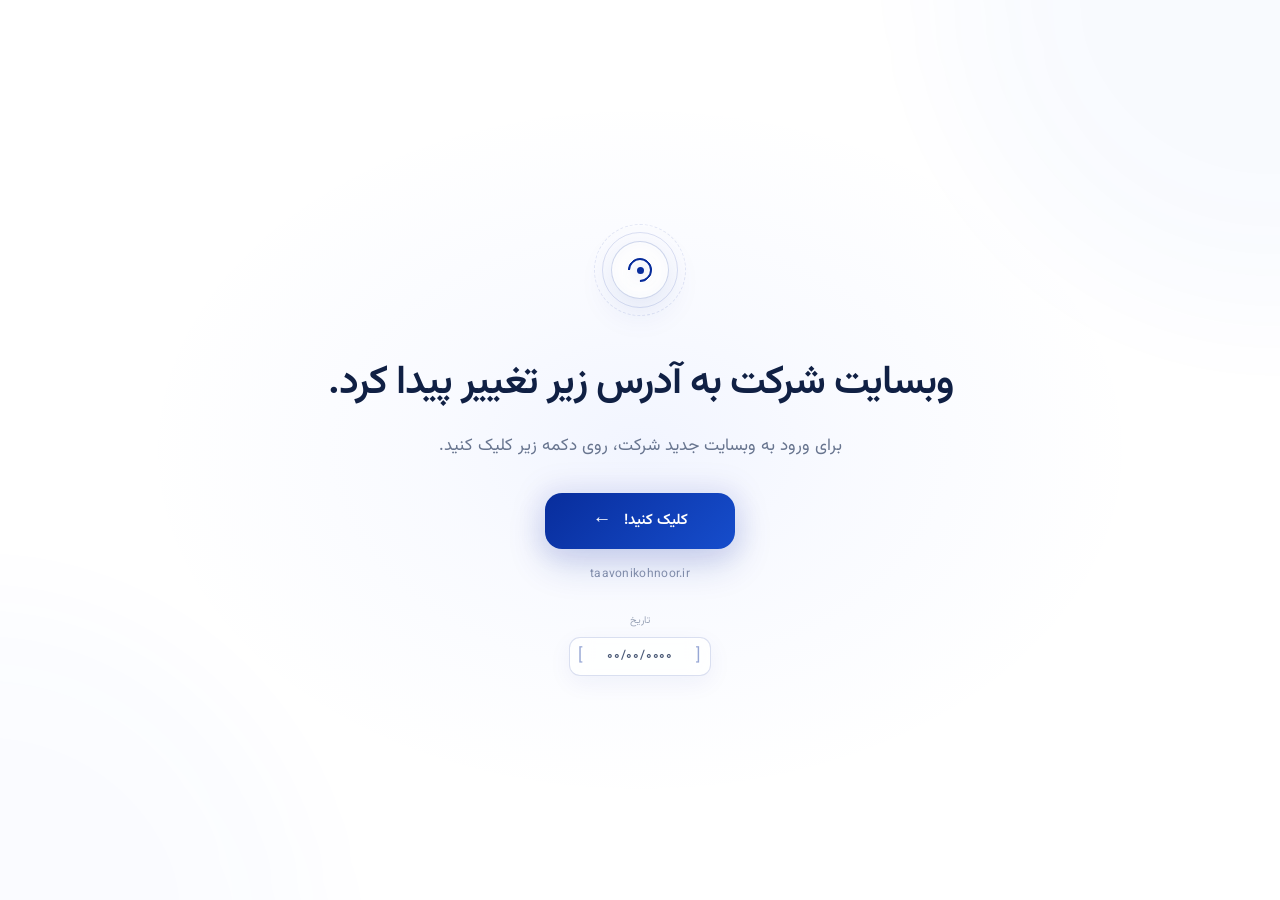
==== commit 09065294: "Update index.html" ====
--- a/index.html
+++ b/index.html
@@ -8,7 +8,7 @@
     content="width=device-width, initial-scale=1, maximum-scale=1, viewport-fit=cover"
   >
 
-  <meta name="theme-color" content="#082d9c">
+  <meta name="theme-color" content="#ffffff">
   <meta name="robots" content="noindex, nofollow">
 
   <meta
@@ -18,7 +18,6 @@
 
   <title>شرکت تعاونی عشایری کوه نور</title>
 
-  <!-- Font -->
   <link rel="preconnect" href="https://fonts.googleapis.com">
   <link rel="preconnect" href="https://fonts.gstatic.com" crossorigin>
 
@@ -29,26 +28,25 @@
 
   <style>
 
-    /* =========================================================
+    /* =====================================================
        ROOT
-    ========================================================= */
+    ===================================================== */
 
     :root {
       --blue: #082d9c;
-      --blue-2: #123fbd;
-      --blue-dark: #061d63;
+      --blue2: #164dcc;
+      --blue3: #5f8cff;
 
       --ink: #102044;
-      --muted: #6d7891;
-      --soft: #eef3ff;
+      --muted: #68758f;
 
       --white: #ffffff;
     }
 
 
-    /* =========================================================
+    /* =====================================================
        RESET
-    ========================================================= */
+    ===================================================== */
 
     * {
       box-sizing: border-box;
@@ -59,18 +57,19 @@
     }
 
 
-    html {
+    html,
+    body {
       width: 100%;
       min-height: 100%;
-      background: #fff;
     }
 
 
     body {
-      width: 100%;
       min-height: 100svh;
 
       overflow: hidden;
+
+      position: relative;
 
       font-family:
         "Vazirmatn",
@@ -82,320 +81,310 @@
 
       background:
         radial-gradient(
-          circle at 50% 45%,
-          rgba(8, 45, 156, .075),
-          transparent 30%
+          ellipse at center,
+          rgba(76, 120, 255, .075) 0%,
+          rgba(76, 120, 255, .035) 23%,
+          rgba(255,255,255,0) 55%
         ),
-        linear-gradient(
-          180deg,
-          #ffffff 0%,
-          #fbfcff 100%
+        #ffffff;
+    }
+
+
+    /* =====================================================
+       GALAXY CANVAS
+    ===================================================== */
+
+    #galaxy {
+      position: fixed;
+
+      inset: 0;
+
+      width: 100%;
+      height: 100%;
+
+      z-index: 1;
+
+      pointer-events: none;
+    }
+
+
+    /* =====================================================
+       LIGHT ATMOSPHERE
+    ===================================================== */
+
+    .light {
+      position: fixed;
+
+      z-index: 0;
+
+      width: 65vw;
+      height: 65vw;
+
+      max-width: 650px;
+      max-height: 650px;
+
+      border-radius: 50%;
+
+      pointer-events: none;
+
+      filter: blur(70px);
+
+      opacity: .45;
+    }
+
+
+    .light.one {
+      top: -38%;
+      right: -25%;
+
+      background:
+        rgba(50, 100, 230, .07);
+
+      animation:
+        lightMoveOne 13s ease-in-out infinite;
+    }
+
+
+    .light.two {
+      bottom: -40%;
+      left: -27%;
+
+      background:
+        rgba(60, 115, 255, .055);
+
+      animation:
+        lightMoveTwo 16s ease-in-out infinite;
+    }
+
+
+    /* =====================================================
+       CENTER GALAXY CORE
+    ===================================================== */
+
+    .galaxy-core {
+      position: absolute;
+
+      left: 50%;
+      top: 50%;
+
+      width: 1px;
+      height: 1px;
+
+      transform:
+        translate(-50%, -50%);
+
+      z-index: 2;
+
+      pointer-events: none;
+    }
+
+
+    .core-glow {
+      position: absolute;
+
+      width: 180px;
+      height: 180px;
+
+      left: 50%;
+      top: 50%;
+
+      transform:
+        translate(-50%, -50%);
+
+      border-radius: 50%;
+
+      background:
+        radial-gradient(
+          circle,
+          rgba(39, 83, 210, .09) 0%,
+          rgba(39, 83, 210, .045) 28%,
+          rgba(39, 83, 210, 0) 70%
         );
-    }
-
-
-    /* =========================================================
-       AMBIENT LIGHT
-    ========================================================= */
-
-    .ambient {
-      position: fixed;
-
-      width: 420px;
-      height: 420px;
+
+      filter: blur(4px);
+
+      animation:
+        coreBreath 5s ease-in-out infinite;
+    }
+
+
+    .core-ring {
+      position: absolute;
+
+      width: 95px;
+      height: 95px;
+
+      left: 50%;
+      top: 50%;
+
+      transform:
+        translate(-50%, -50%);
 
       border-radius: 50%;
 
-      pointer-events: none;
-
-      filter: blur(70px);
-
-      opacity: .55;
-
-      animation:
-        ambientMove 10s ease-in-out infinite;
-    }
-
-
-    .ambient.one {
-      top: -230px;
-      right: -170px;
-
-      background:
-        rgba(8, 45, 156, .055);
-    }
-
-
-    .ambient.two {
-      bottom: -260px;
-      left: -190px;
-
-      background:
-        rgba(40, 90, 210, .045);
-
-      animation-delay: -5s;
-    }
-
-
-    /* =========================================================
-       PARTICLES
-    ========================================================= */
-
-    .particles {
-      position: fixed;
-      inset: 0;
-
-      pointer-events: none;
-    }
-
-
-    .particle {
+      border:
+        1px solid rgba(8,45,156,.10);
+
+      animation:
+        coreRing 7s linear infinite;
+    }
+
+
+    .core-ring::before {
+      content: "";
+
       position: absolute;
 
-      width: 3px;
-      height: 3px;
+      inset: -18px;
 
       border-radius: 50%;
 
-      background: var(--blue);
-
-      opacity: 0;
-
-      animation:
-        particleFloat 8s ease-in-out infinite;
-    }
-
-
-    .p1 {
-      top: 17%;
-      left: 13%;
-    }
-
-    .p2 {
-      top: 25%;
-      right: 15%;
-
-      animation-delay: -2s;
-      animation-duration: 7s;
-    }
-
-    .p3 {
-      top: 71%;
-      left: 18%;
-
-      animation-delay: -4s;
-      animation-duration: 9s;
-    }
-
-    .p4 {
-      top: 77%;
-      right: 18%;
-
-      animation-delay: -1s;
-      animation-duration: 7s;
-    }
-
-    .p5 {
-      top: 43%;
-      left: 7%;
-
-      width: 2px;
-      height: 2px;
-
-      animation-delay: -3s;
-      animation-duration: 10s;
-    }
-
-    .p6 {
-      top: 57%;
-      right: 7%;
-
-      width: 2px;
-      height: 2px;
-
-      animation-delay: -6s;
-      animation-duration: 9s;
-    }
-
-
-    /* =========================================================
-       MAIN PAGE
-    ========================================================= */
+      border:
+        1px solid rgba(8,45,156,.055);
+
+      animation:
+        coreRingReverse 11s linear infinite;
+    }
+
+
+    /* =====================================================
+       MAIN CONTENT
+    ===================================================== */
 
     .page {
       position: relative;
+
       z-index: 10;
 
-      width: min(
-        720px,
-        calc(100% - 34px)
-      );
-
       min-height: 100svh;
 
+      width:
+        min(
+          760px,
+          calc(100% - 32px)
+        );
+
       margin: 0 auto;
 
       display: flex;
+
       flex-direction: column;
+
       align-items: center;
+
       justify-content: center;
 
       text-align: center;
 
       padding:
-        30px
+        25px
         0
-        calc(30px + env(safe-area-inset-bottom));
-
-      animation:
-        pageEnter 1.15s cubic-bezier(.22, 1, .36, 1) both;
-    }
-
-
-    /* =========================================================
-       LOGO / MARK
-    ========================================================= */
-
-    .mark-wrap {
+        calc(25px + env(safe-area-inset-bottom));
+
+      animation:
+        pageIn 1.4s
+        cubic-bezier(.16,1,.3,1)
+        both;
+    }
+
+
+    /* =====================================================
+       BRAND ORBIT
+    ===================================================== */
+
+    .brand-mark {
       position: relative;
 
-      width: 112px;
-      height: 112px;
+      width: 92px;
+      height: 92px;
+
+      margin-bottom: 32px;
 
       display: grid;
+
       place-items: center;
 
-      margin-bottom: 32px;
-
-      animation:
-        markEnter 1.3s cubic-bezier(.22, 1, .36, 1) both;
-    }
-
-
-    /* soft glow */
-
-    .mark-glow {
+      animation:
+        markIn 1.4s
+        .1s
+        cubic-bezier(.16,1,.3,1)
+        both;
+    }
+
+
+    .brand-mark::before {
+      content: "";
+
       position: absolute;
 
-      width: 64px;
-      height: 64px;
+      inset: 8px;
 
       border-radius: 50%;
 
+      border:
+        1px solid rgba(8,45,156,.13);
+
+      animation:
+        orbitOne 9s linear infinite;
+    }
+
+
+    .brand-mark::after {
+      content: "";
+
+      position: absolute;
+
+      inset: 0;
+
+      border-radius: 50%;
+
+      border:
+        1px dashed rgba(8,45,156,.10);
+
+      animation:
+        orbitTwo 15s linear infinite;
+    }
+
+
+    .brand-center {
+      position: relative;
+
+      width: 58px;
+      height: 58px;
+
+      border-radius: 50%;
+
       background:
-        rgba(8, 45, 156, .09);
-
-      filter: blur(17px);
-
-      animation:
-        glowPulse 4s ease-in-out infinite;
-    }
-
-
-    /* large faint circle */
-
-    .mark-halo {
+        rgba(255,255,255,.85);
+
+      border:
+        1.5px solid rgba(8,45,156,.20);
+
+      box-shadow:
+        0 12px 35px rgba(8,45,156,.10),
+        inset 0 0 20px rgba(8,45,156,.035);
+
+      display: grid;
+
+      place-items: center;
+
+      backdrop-filter: blur(8px);
+      -webkit-backdrop-filter: blur(8px);
+
+      animation:
+        centerFloat 5s ease-in-out infinite;
+    }
+
+
+    .brand-center::before {
+      content: "";
+
       position: absolute;
 
-      width: 94px;
-      height: 94px;
+      width: 20px;
+      height: 20px;
 
       border-radius: 50%;
-
-      border:
-        1px solid rgba(8, 45, 156, .08);
-
-      animation:
-        haloPulse 4s ease-in-out infinite;
-    }
-
-
-    /* rotating outer ring */
-
-    .mark-ring {
-      position: absolute;
-
-      width: 82px;
-      height: 82px;
-
-      border-radius: 50%;
-
-      border:
-        1.5px solid transparent;
-
-      border-top-color:
-        rgba(8, 45, 156, .65);
-
-      border-right-color:
-        rgba(8, 45, 156, .13);
-
-      animation:
-        rotate 5s linear infinite;
-    }
-
-
-    /* reverse ring */
-
-    .mark-ring::after {
-      content: "";
-
-      position: absolute;
-
-      inset: -8px;
-
-      border-radius: 50%;
-
-      border:
-        1px solid transparent;
-
-      border-left-color:
-        rgba(8, 45, 156, .16);
-
-      border-bottom-color:
-        rgba(8, 45, 156, .07);
-
-      animation:
-        rotateReverse 8s linear infinite;
-    }
-
-
-    /* main circle */
-
-    .mark {
-      position: relative;
-
-      width: 66px;
-      height: 66px;
-
-      display: grid;
-      place-items: center;
-
-      border-radius: 50%;
-
-      border:
-        1.5px solid rgba(8, 45, 156, .20);
-
-      background:
-        rgba(255,255,255,.72);
-
-      box-shadow:
-        0 15px 45px rgba(8,45,156,.09);
-
-      backdrop-filter: blur(7px);
-      -webkit-backdrop-filter: blur(7px);
-
-      animation:
-        markFloat 4s ease-in-out infinite;
-    }
-
-
-    /* inner symbol */
-
-    .symbol {
-      position: relative;
-
-      width: 23px;
-      height: 23px;
 
       border:
         2px solid var(--blue);
@@ -403,25 +392,21 @@
       border-left-color:
         transparent;
 
-      border-radius: 50%;
-
-      transform: rotate(-45deg);
-
-      animation:
-        symbolRotate 6s ease-in-out infinite;
-    }
-
-
-    .symbol::after {
+      transform:
+        rotate(-45deg);
+
+      animation:
+        symbolSpin 5s ease-in-out infinite;
+    }
+
+
+    .brand-center::after {
       content: "";
 
       position: absolute;
 
-      width: 8px;
-      height: 8px;
-
-      top: 5px;
-      left: 5px;
+      width: 7px;
+      height: 7px;
 
       border-radius: 50%;
 
@@ -429,21 +414,24 @@
         var(--blue);
 
       box-shadow:
-        0 0 14px rgba(8,45,156,.32);
-
-      transform: rotate(45deg);
-    }
-
-
-    /* =========================================================
-       TEXT
-    ========================================================= */
+        0 0 15px
+        rgba(8,45,156,.40);
+    }
+
+
+    /* =====================================================
+       HEADING
+    ===================================================== */
 
     h1 {
-      max-width: 650px;
+      max-width: 680px;
 
       font-size:
-        clamp(25px, 6vw, 40px);
+        clamp(
+          25px,
+          5.5vw,
+          40px
+        );
 
       line-height: 1.75;
 
@@ -454,120 +442,127 @@
       opacity: 0;
 
       animation:
-        textReveal
-        .9s
+        reveal
+        1s
         .35s
-        cubic-bezier(.22,1,.36,1)
+        cubic-bezier(.16,1,.3,1)
         forwards;
     }
 
 
     .message {
-      max-width: 570px;
-
-      margin-top: 11px;
-      margin-bottom: 27px;
-
-      color: var(--muted);
+      max-width: 580px;
+
+      margin-top: 10px;
+      margin-bottom: 28px;
+
+      color:
+        var(--muted);
 
       font-size:
-        clamp(14px, 3vw, 18px);
+        clamp(
+          14px,
+          2.7vw,
+          17px
+        );
 
       line-height: 2.15;
 
-      font-weight: 400;
-
       opacity: 0;
 
       animation:
-        textReveal
-        .9s
-        .55s
-        cubic-bezier(.22,1,.36,1)
+        reveal
+        1s
+        .52s
+        cubic-bezier(.16,1,.3,1)
         forwards;
     }
 
 
-    /* =========================================================
+    /* =====================================================
        BUTTON
-    ========================================================= */
-
-    .button-wrap {
+    ===================================================== */
+
+    .button-container {
       position: relative;
 
       opacity: 0;
 
       animation:
-        buttonReveal
+        buttonEnter
         1s
-        .75s
-        cubic-bezier(.22,1,.36,1)
+        .72s
+        cubic-bezier(.16,1,.3,1)
         forwards;
     }
 
 
-    .button-aura {
+    .button-glow {
       position: absolute;
 
-      inset: -7px;
+      inset: -10px;
 
       border-radius: 22px;
 
       background:
-        rgba(8,45,156,.07);
-
-      filter: blur(8px);
-
-      animation:
-        auraPulse 3s ease-in-out infinite;
+        rgba(8,45,156,.055);
+
+      filter: blur(12px);
+
+      animation:
+        buttonGlow 3.5s ease-in-out infinite;
     }
 
 
     .new-address {
       position: relative;
 
+      display: inline-flex;
+
+      align-items: center;
+
+      justify-content: center;
+
+      gap: 12px;
+
       min-width: 190px;
+
       min-height: 56px;
 
       padding:
-        0 27px;
-
-      display: inline-flex;
-      align-items: center;
-      justify-content: center;
-
-      gap: 11px;
+        0 28px;
 
       border-radius: 17px;
 
       background:
         linear-gradient(
           135deg,
-          var(--blue),
-          var(--blue-2)
+          #082d9c 0%,
+          #164dcc 100%
         );
 
-      color: white;
+      color:
+        #ffffff;
 
       text-decoration: none;
 
       font-size: 15px;
+
       font-weight: 600;
 
       box-shadow:
-        0 14px 35px rgba(8,45,156,.20);
+        0 14px 38px
+        rgba(8,45,156,.19);
 
       overflow: hidden;
 
-      transform: translateZ(0);
-
       transition:
-        transform .28s ease,
-        box-shadow .28s ease;
-    }
-
-
-    /* shine */
+        transform .3s ease,
+        box-shadow .3s ease;
+    }
+
+
+    /* moving light */
 
     .new-address::before {
       content: "";
@@ -575,16 +570,18 @@
       position: absolute;
 
       top: 0;
+
       left: -100%;
 
-      width: 60%;
+      width: 65%;
+
       height: 100%;
 
       background:
         linear-gradient(
-          90deg,
+          100deg,
           transparent,
-          rgba(255,255,255,.26),
+          rgba(255,255,255,.30),
           transparent
         );
 
@@ -592,26 +589,7 @@
         skewX(-20deg);
 
       animation:
-        buttonShine 4s ease-in-out infinite;
-    }
-
-
-    /* pulse border */
-
-    .new-address::after {
-      content: "";
-
-      position: absolute;
-
-      inset: 0;
-
-      border-radius: inherit;
-
-      box-shadow:
-        0 0 0 0 rgba(8,45,156,.20);
-
-      animation:
-        buttonPulse 3.2s ease-out infinite;
+        shine 4.5s ease-in-out infinite;
     }
 
 
@@ -627,22 +605,23 @@
       font-size: 19px;
 
       transition:
-        transform .25s ease;
+        transform .3s ease;
     }
 
 
     .new-address:hover {
       transform:
-        translateY(-3px);
+        translateY(-4px);
 
       box-shadow:
-        0 19px 45px rgba(8,45,156,.27);
+        0 20px 48px
+        rgba(8,45,156,.27);
     }
 
 
     .new-address:hover .arrow {
       transform:
-        translateX(-5px);
+        translateX(-6px);
     }
 
 
@@ -652,20 +631,21 @@
     }
 
 
-    /* =========================================================
-       URL
-    ========================================================= */
+    /* =====================================================
+       ADDRESS
+    ===================================================== */
 
     .url {
+      direction: ltr;
+
       margin-top: 16px;
 
-      direction: ltr;
-
-      color: #8994ac;
+      color:
+        #8994ac;
 
       font-size: 12px;
 
-      letter-spacing: .25px;
+      letter-spacing: .3px;
 
       opacity: 0;
 
@@ -678,52 +658,145 @@
     }
 
 
-    /* =========================================================
-       DATE
-    ========================================================= */
-
-    .date {
+    /* =====================================================
+       DATE BOX
+    ===================================================== */
+
+    .date-area {
+      margin-top: 30px;
+
       display: flex;
+
+      flex-direction: column;
+
       align-items: center;
+
+      gap: 9px;
+
+      opacity: 0;
+
+      animation:
+        dateEnter
+        1s
+        1.1s
+        cubic-bezier(.16,1,.3,1)
+        forwards;
+    }
+
+
+    .date-label {
+      color:
+        #9aa4b8;
+
+      font-size: 10px;
+
+      font-weight: 400;
+    }
+
+
+    .date-box {
+      position: relative;
+
+      min-width: 142px;
+
+      height: 39px;
+
+      padding:
+        0 18px;
+
+      display: flex;
+
+      align-items: center;
+
       justify-content: center;
 
-      gap: 6px;
-
-      margin-top: 31px;
-
-      color: #a0a9bc;
-
-      font-size: 11px;
-
-      opacity: 0;
-
-      animation:
-        fadeIn
-        .8s
-        1.15s
-        ease
-        forwards;
-    }
-
-
-    .date-value {
-      color: #77839c;
+      direction: ltr;
+
+      border-radius: 11px;
+
+      border:
+        1px solid rgba(8,45,156,.15);
+
+      background:
+        rgba(255,255,255,.78);
+
+      color:
+        #4c5b78;
+
+      font-size: 13px;
 
       font-weight: 500;
-    }
-
-
-    /* =========================================================
+
+      letter-spacing: .8px;
+
+      box-shadow:
+        0 7px 25px
+        rgba(8,45,156,.055);
+
+      backdrop-filter: blur(10px);
+      -webkit-backdrop-filter: blur(10px);
+
+      transition:
+        border-color .3s ease,
+        box-shadow .3s ease;
+    }
+
+
+    /* the bracket effect */
+
+    .date-box::before,
+    .date-box::after {
+      position: absolute;
+
+      color:
+        rgba(8,45,156,.42);
+
+      font-size: 17px;
+
+      font-weight: 400;
+
+      top: 50%;
+
+      transform:
+        translateY(-51%);
+    }
+
+
+    .date-box::before {
+      content: "[";
+
+      left: 8px;
+    }
+
+
+    .date-box::after {
+      content: "]";
+
+      right: 8px;
+    }
+
+
+    .date-box:hover {
+      border-color:
+        rgba(8,45,156,.25);
+
+      box-shadow:
+        0 10px 30px
+        rgba(8,45,156,.09);
+    }
+
+
+    /* =====================================================
        ANIMATIONS
-    ========================================================= */
-
-    @keyframes pageEnter {
+    ===================================================== */
+
+    @keyframes pageIn {
 
       from {
         opacity: 0;
 
         transform:
-          translateY(20px)
+          translateY(22px)
           scale(.985);
       }
 
@@ -737,14 +810,14 @@
     }
 
 
-    @keyframes markEnter {
+    @keyframes markIn {
 
       from {
         opacity: 0;
 
         transform:
-          scale(.55)
-          rotate(-25deg);
+          scale(.45)
+          rotate(-35deg);
       }
 
       to {
@@ -757,95 +830,59 @@
     }
 
 
-    @keyframes markFloat {
-
-      0%, 100% {
+    @keyframes centerFloat {
+
+      0%,100% {
         transform:
           translateY(0);
       }
 
       50% {
         transform:
-          translateY(-6px);
-      }
-    }
-
-
-    @keyframes glowPulse {
-
-      0%, 100% {
-        opacity: .45;
-
-        transform:
-          scale(.85);
+          translateY(-5px);
+      }
+    }
+
+
+    @keyframes orbitOne {
+
+      to {
+        transform:
+          rotate(360deg);
+      }
+    }
+
+
+    @keyframes orbitTwo {
+
+      to {
+        transform:
+          rotate(-360deg);
+      }
+    }
+
+
+    @keyframes symbolSpin {
+
+      0%,100% {
+        transform:
+          rotate(-45deg);
       }
 
       50% {
-        opacity: .95;
-
-        transform:
-          scale(1.18);
-      }
-    }
-
-
-    @keyframes haloPulse {
-
-      0%, 100% {
-        transform:
-          scale(.95);
-
-        opacity: .55;
-      }
-
-      50% {
-        transform:
-          scale(1.06);
-
-        opacity: 1;
-      }
-    }
-
-
-    @keyframes rotate {
-
-      to {
-        transform:
-          rotate(360deg);
-      }
-    }
-
-
-    @keyframes rotateReverse {
-
-      to {
-        transform:
-          rotate(-360deg);
-      }
-    }
-
-
-    @keyframes symbolRotate {
-
-      0%, 100% {
-        transform:
-          rotate(-45deg);
-      }
-
-      50% {
         transform:
           rotate(15deg);
       }
     }
 
 
-    @keyframes textReveal {
+    @keyframes reveal {
 
       from {
         opacity: 0;
 
         transform:
-          translateY(15px);
+          translateY(17px);
       }
 
       to {
@@ -857,14 +894,14 @@
     }
 
 
-    @keyframes buttonReveal {
+    @keyframes buttonEnter {
 
       from {
         opacity: 0;
 
         transform:
           translateY(20px)
-          scale(.94);
+          scale(.93);
       }
 
       to {
@@ -877,108 +914,122 @@
     }
 
 
-    @keyframes fadeIn {
+    @keyframes dateEnter {
 
       from {
         opacity: 0;
+
+        transform:
+          translateY(12px)
+          scale(.96);
       }
 
       to {
         opacity: 1;
-      }
-    }
-
-
-    @keyframes buttonShine {
+
+        transform:
+          translateY(0)
+          scale(1);
+      }
+    }
+
+
+    @keyframes fadeIn {
+
+      from {
+        opacity: 0;
+      }
+
+      to {
+        opacity: 1;
+      }
+    }
+
+
+    @keyframes buttonGlow {
+
+      0%,100% {
+        opacity: .35;
+
+        transform:
+          scale(.94);
+      }
+
+      50% {
+        opacity: .8;
+
+        transform:
+          scale(1.05);
+      }
+    }
+
+
+    @keyframes shine {
 
       0% {
         left: -100%;
       }
 
-      35%,
+      32%,
       100% {
         left: 150%;
       }
     }
 
 
-    @keyframes auraPulse {
-
-      0%,
+    @keyframes coreBreath {
+
+      0%,100% {
+        transform:
+          translate(-50%,-50%)
+          scale(.8);
+
+        opacity: .45;
+      }
+
+      50% {
+        transform:
+          translate(-50%,-50%)
+          scale(1.18);
+
+        opacity: .9;
+      }
+    }
+
+
+    @keyframes coreRing {
+
+      0% {
+        transform:
+          translate(-50%,-50%)
+          rotate(0deg);
+      }
+
       100% {
-        opacity: .35;
-
-        transform:
-          scale(.96);
-      }
-
-      50% {
-        opacity: .75;
-
-        transform:
-          scale(1.04);
-      }
-    }
-
-
-    @keyframes buttonPulse {
+        transform:
+          translate(-50%,-50%)
+          rotate(360deg);
+      }
+    }
+
+
+    @keyframes coreRingReverse {
 
       0% {
-        box-shadow:
-          0 0 0 0 rgba(8,45,156,.20);
-      }
-
-      65% {
-        box-shadow:
-          0 0 0 11px rgba(8,45,156,0);
+        transform:
+          rotate(0deg);
       }
 
       100% {
-        box-shadow:
-          0 0 0 0 rgba(8,45,156,0);
-      }
-    }
-
-
-    @keyframes particleFloat {
-
-      0% {
-        opacity: 0;
-
-        transform:
-          translateY(20px)
-          scale(.5);
-      }
-
-      25% {
-        opacity: .22;
-      }
-
-      55% {
-        opacity: .10;
-
-        transform:
-          translateY(-20px)
-          scale(1);
-      }
-
-      80% {
-        opacity: .17;
-      }
-
-      100% {
-        opacity: 0;
-
-        transform:
-          translateY(-55px)
-          scale(.5);
-      }
-    }
-
-
-    @keyframes ambientMove {
-
-      0%, 100% {
+        transform:
+          rotate(-360deg);
+      }
+    }
+
+
+    @keyframes lightMoveOne {
+
+      0%,100% {
         transform:
           translate(0,0)
           scale(1);
@@ -986,57 +1037,69 @@
 
       50% {
         transform:
-          translate(18px,-16px)
+          translate(-30px,25px)
+          scale(1.1);
+      }
+    }
+
+
+    @keyframes lightMoveTwo {
+
+      0%,100% {
+        transform:
+          translate(0,0)
+          scale(1);
+      }
+
+      50% {
+        transform:
+          translate(25px,-25px)
           scale(1.08);
       }
     }
 
 
-    /* =========================================================
-       MOBILE / ANDROID
-    ========================================================= */
+    /* =====================================================
+       MOBILE
+    ===================================================== */
 
     @media (max-width: 520px) {
 
       .page {
         width:
-          calc(100% - 30px);
+          calc(100% - 28px);
 
         padding:
           20px
           0
-          calc(20px + env(safe-area-inset-bottom));
-      }
-
-
-      .mark-wrap {
-        width: 100px;
-        height: 100px;
-
-        margin-bottom: 24px;
-      }
-
-
-      .mark {
-        width: 63px;
-        height: 63px;
-      }
-
-
-      .mark-ring {
-        width: 78px;
-        height: 78px;
-      }
-
-
-      .mark-halo {
+          calc(
+            20px +
+            env(safe-area-inset-bottom)
+          );
+      }
+
+
+      .brand-mark {
         width: 88px;
         height: 88px;
+
+        margin-bottom: 23px;
+      }
+
+
+      .brand-center {
+        width: 54px;
+        height: 54px;
+      }
+
+
+      .brand-mark::before {
+        inset: 7px;
       }
 
 
       h1 {
-        max-width: 340px;
+        max-width: 350px;
 
         font-size: 25px;
 
@@ -1047,7 +1110,7 @@
 
 
       .message {
-        max-width: 340px;
+        max-width: 345px;
 
         margin-top: 9px;
         margin-bottom: 23px;
@@ -1059,10 +1122,11 @@
 
 
       .new-address {
-        width: min(
-          330px,
-          calc(100vw - 55px)
-        );
+        width:
+          min(
+            330px,
+            calc(100vw - 52px)
+          );
 
         min-height: 55px;
 
@@ -1075,23 +1139,28 @@
       }
 
 
-      .date {
-        margin-top: 27px;
-      }
-    }
-
-
-    /* =========================================================
-       VERY SMALL SCREENS
-    ========================================================= */
+      .date-area {
+        margin-top: 25px;
+      }
+
+
+      .date-box {
+        min-width: 140px;
+      }
+    }
+
+
+    /* =====================================================
+       SMALL HEIGHT DEVICES
+    ===================================================== */
 
     @media (max-height: 650px) {
 
-      .mark-wrap {
-        transform:
-          scale(.82);
-
-        margin-bottom: 9px;
+      .brand-mark {
+        transform:
+          scale(.78);
+
+        margin-bottom: 3px;
       }
 
 
@@ -1101,22 +1170,22 @@
 
 
       .message {
-        margin-top: 7px;
-        margin-bottom: 15px;
+        margin-top: 6px;
+        margin-bottom: 14px;
 
         font-size: 13px;
       }
 
 
-      .date {
-        margin-top: 19px;
-      }
-    }
-
-
-    /* =========================================================
+      .date-area {
+        margin-top: 17px;
+      }
+    }
+
+
+    /* =====================================================
        REDUCED MOTION
-    ========================================================= */
+    ===================================================== */
 
     @media (prefers-reduced-motion: reduce) {
 
@@ -1131,9 +1200,9 @@
 
       h1,
       .message,
-      .button-wrap,
+      .button-container,
       .url,
-      .date {
+      .date-area {
         opacity: 1 !important;
       }
     }
@@ -1144,62 +1213,48 @@
 
 <body>
 
-  <!-- Ambient background -->
-  <div class="ambient one"></div>
-  <div class="ambient two"></div>
-
-
-  <!-- Floating particles -->
-  <div class="particles">
-
-    <span class="particle p1"></span>
-    <span class="particle p2"></span>
-    <span class="particle p3"></span>
-    <span class="particle p4"></span>
-    <span class="particle p5"></span>
-    <span class="particle p6"></span>
-
-  </div>
-
-
-  <!-- Main -->
+  <!-- =====================================================
+       GALAXY
+  ===================================================== -->
+
+  <canvas id="galaxy"></canvas>
+
+
+  <!-- Ambient light -->
+  <div class="light one"></div>
+  <div class="light two"></div>
+
+
+  <!-- =====================================================
+       PAGE
+  ===================================================== -->
+
   <main class="page">
 
 
-    <!-- Animated mark -->
-    <div class="mark-wrap">
-
-      <div class="mark-glow"></div>
-
-      <div class="mark-halo"></div>
-
-      <div class="mark-ring"></div>
-
-      <div class="mark">
-
-        <div class="symbol"></div>
-
-      </div>
+    <!-- Animated brand mark -->
+    <div class="brand-mark">
+
+      <div class="brand-center"></div>
 
     </div>
 
 
-    <!-- Main heading -->
+    <!-- Main message -->
     <h1>
       وبسایت شرکت به آدرس زیر تغییر پیدا کرد.
     </h1>
 
 
-    <!-- Description -->
     <p class="message">
       برای ورود به وبسایت جدید شرکت، روی دکمه زیر کلیک کنید.
     </p>
 
 
     <!-- Button -->
-    <div class="button-wrap">
-
-      <div class="button-aura"></div>
+    <div class="button-container">
+
+      <div class="button-glow"></div>
 
       <a
         class="new-address"
@@ -1226,14 +1281,23 @@
     </div>
 
 
-    <!-- Automatic Persian date -->
-    <div class="date">
-
-      <span>امروز</span>
-
-      <span class="date-value" id="persianDate">
-        در حال دریافت تاریخ...
-      </span>
+    <!-- =====================================================
+         AUTOMATIC DATE
+    ===================================================== -->
+
+    <div class="date-area">
+
+      <div class="date-label">
+        تاریخ
+      </div>
+
+      <div
+        class="date-box"
+        id="persianDate"
+        aria-label="تاریخ امروز"
+      >
+        ۰۰/۰۰/۰۰۰۰
+      </div>
 
     </div>
 
@@ -1241,120 +1305,148 @@
   </main>
 
 
-  <!-- =========================================================
-       AUTOMATIC PERSIAN DATE
-  ========================================================= -->
+  <!-- =====================================================
+       GALAXY ENGINE
+  ===================================================== -->
 
   <script>
 
     (() => {
 
-      const dateElement =
-        document.getElementById("persianDate");
-
-
-      const persianMonths = [
-        "فروردین",
-        "اردیبهشت",
-        "خرداد",
-        "تیر",
-        "مرداد",
-        "شهریور",
-        "مهر",
-        "آبان",
-        "آذر",
-        "دی",
-        "بهمن",
-        "اسفند"
-      ];
-
-
-      const persianFormatter =
-        new Intl.DateTimeFormat(
-          "fa-IR-u-ca-persian",
-          {
-            timeZone: "Asia/Tehran",
-
-            year: "numeric",
-            month: "numeric",
-            day: "numeric"
-          }
+      const canvas =
+        document.getElementById("galaxy");
+
+      const ctx =
+        canvas.getContext("2d", {
+          alpha: true
+        });
+
+
+      let width;
+      let height;
+      let dpr;
+
+      let stars = [];
+      let shootingStars = [];
+
+      let animationFrame;
+
+
+      /* -----------------------------------------------------
+         Resize
+      ----------------------------------------------------- */
+
+      function resize() {
+
+        dpr =
+          Math.min(
+            window.devicePixelRatio || 1,
+            2
+          );
+
+        width =
+          window.innerWidth;
+
+        height =
+          window.innerHeight;
+
+
+        canvas.width =
+          width * dpr;
+
+        canvas.height =
+          height * dpr;
+
+        canvas.style.width =
+          width + "px";
+
+        canvas.style.height =
+          height + "px";
+
+
+        ctx.setTransform(
+          dpr,
+          0,
+          0,
+          dpr,
+          0,
+          0
         );
 
 
-      function getIranianPersianDate() {
-
-        const now =
-          new Date();
-
-
-        const parts =
-          persianFormatter.formatToParts(now);
-
-
-        let year = "";
-        let month = "";
-        let day = "";
-
-
-        for (const part of parts) {
-
-          if (part.type === "year") {
-            year = part.value;
-          }
-
-          if (part.type === "month") {
-            month = part.value;
-          }
-
-          if (part.type === "day") {
-            day = part.value;
-          }
-
-        }
-
-
-        const monthNumber =
-          parseInt(
-            month.replace(/[^\d]/g, ""),
-            10
-          );
-
-
-        const monthName =
-          persianMonths[monthNumber - 1] || month;
-
-
-        return `${day} ${monthName} ${year}`;
-
-      }
-
-
-      function updateDate() {
-
-        dateElement.textContent =
-          getIranianPersianDate();
-
-      }
-
-
-      /* Initial date */
-      updateDate();
-
-
-      /*
-       * Check every minute.
-       * This means if the page stays open across midnight
-       * in Iran, the displayed date updates automatically.
-       */
-      setInterval(
-        updateDate,
-        60 * 1000
-      );
-
-    })();
-
-  </script>
-
-</body>
-</html>
+        createGalaxy();
+
+      }
+
+
+      /* -----------------------------------------------------
+         Create stars
+      ----------------------------------------------------- */
+
+      function createGalaxy() {
+
+        stars = [];
+
+
+        const mobile =
+          width < 600;
+
+
+        const count =
+          mobile
+            ? 150
+            : 250;
+
+
+        const centerX =
+          width / 2;
+
+        const centerY =
+          height / 2;
+
+
+        const maxRadius =
+          Math.sqrt(
+            width * width +
+            height * height
+          ) * .46;
+
+
+        for (
+          let i = 0;
+          i < count;
+          i++
+        ) {
+
+          const angle =
+            Math.random() *
+            Math.PI * 2;
+
+
+          const radius =
+            Math.pow(
+              Math.random(),
+              .62
+            ) *
+            maxRadius;
+
+
+          /*
+           * Spiral distribution.
+           * This creates the galaxy structure
+           * instead of random stars.
+           */
+
+          const spiral =
+            angle +
+            radius * .004;
+
+
+          const x =
+            centerX +
+            Math.cos(spiral) *
+            radius;
+
+          const y =
+            centerY +
+            Math.sin(spiral
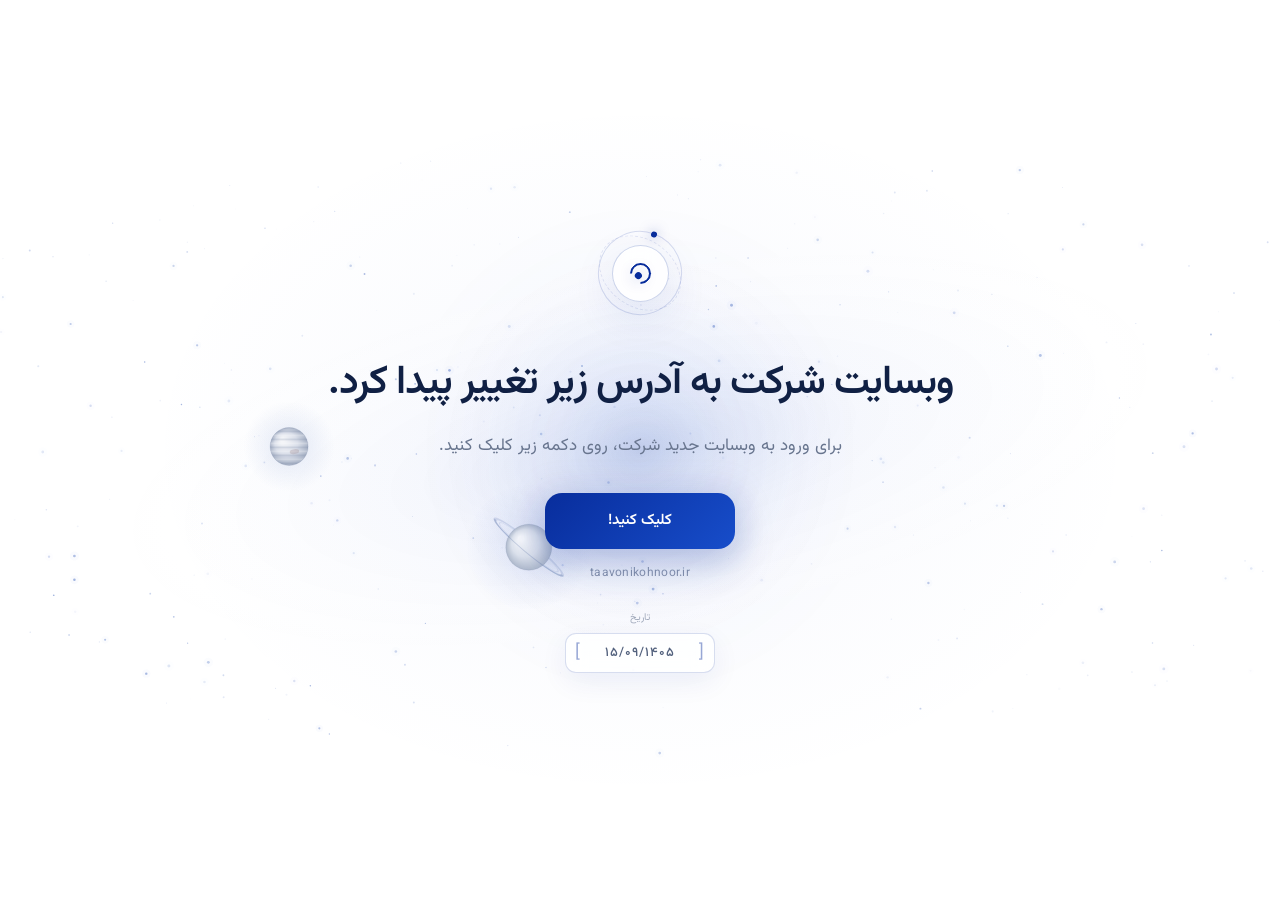
==== commit 2e995d8c: "Update index.html" ====
--- a/index.html
+++ b/index.html
@@ -26,27 +26,28 @@
     rel="stylesheet"
   >
 
+
   <style>
 
-    /* =====================================================
-       ROOT
-    ===================================================== */
+    /* =========================================================
+       VARIABLES
+    ========================================================= */
 
     :root {
       --blue: #082d9c;
       --blue2: #164dcc;
-      --blue3: #5f8cff;
+      --blue3: #4779e8;
 
       --ink: #102044;
-      --muted: #68758f;
+      --muted: #68758e;
 
       --white: #ffffff;
     }
 
 
-    /* =====================================================
+    /* =========================================================
        RESET
-    ===================================================== */
+    ========================================================= */
 
     * {
       box-sizing: border-box;
@@ -65,11 +66,12 @@
 
 
     body {
+      position: relative;
+
+      width: 100%;
       min-height: 100svh;
 
       overflow: hidden;
-
-      position: relative;
 
       font-family:
         "Vazirmatn",
@@ -82,19 +84,19 @@
       background:
         radial-gradient(
           ellipse at center,
-          rgba(76, 120, 255, .075) 0%,
-          rgba(76, 120, 255, .035) 23%,
-          rgba(255,255,255,0) 55%
+          rgba(52, 92, 210, .065) 0%,
+          rgba(52, 92, 210, .025) 25%,
+          transparent 55%
         ),
         #ffffff;
     }
 
 
-    /* =====================================================
+    /* =========================================================
        GALAXY CANVAS
-    ===================================================== */
-
-    #galaxy {
+    ========================================================= */
+
+    #space {
       position: fixed;
 
       inset: 0;
@@ -108,85 +110,18 @@
     }
 
 
-    /* =====================================================
-       LIGHT ATMOSPHERE
-    ===================================================== */
-
-    .light {
+    /* =========================================================
+       GALAXY LIGHT
+    ========================================================= */
+
+    .galaxy-light {
       position: fixed;
-
-      z-index: 0;
-
-      width: 65vw;
-      height: 65vw;
-
-      max-width: 650px;
-      max-height: 650px;
-
-      border-radius: 50%;
-
-      pointer-events: none;
-
-      filter: blur(70px);
-
-      opacity: .45;
-    }
-
-
-    .light.one {
-      top: -38%;
-      right: -25%;
-
-      background:
-        rgba(50, 100, 230, .07);
-
-      animation:
-        lightMoveOne 13s ease-in-out infinite;
-    }
-
-
-    .light.two {
-      bottom: -40%;
-      left: -27%;
-
-      background:
-        rgba(60, 115, 255, .055);
-
-      animation:
-        lightMoveTwo 16s ease-in-out infinite;
-    }
-
-
-    /* =====================================================
-       CENTER GALAXY CORE
-    ===================================================== */
-
-    .galaxy-core {
-      position: absolute;
 
       left: 50%;
       top: 50%;
 
-      width: 1px;
-      height: 1px;
-
-      transform:
-        translate(-50%, -50%);
-
-      z-index: 2;
-
-      pointer-events: none;
-    }
-
-
-    .core-glow {
-      position: absolute;
-
-      width: 180px;
-      height: 180px;
-
-      left: 50%;
-      top: 50%;
+      width: 500px;
+      height: 500px;
 
       transform:
         translate(-50%, -50%);
@@ -196,211 +131,216 @@
       background:
         radial-gradient(
           circle,
-          rgba(39, 83, 210, .09) 0%,
-          rgba(39, 83, 210, .045) 28%,
-          rgba(39, 83, 210, 0) 70%
-        );
-
-      filter: blur(4px);
+          rgba(50, 91, 210, .065) 0%,
+          rgba(50, 91, 210, .025) 32%,
+          transparent 70%
+        );
+
+      filter: blur(20px);
+
+      z-index: 0;
+
+      pointer-events: none;
 
       animation:
-        coreBreath 5s ease-in-out infinite;
-    }
-
-
-    .core-ring {
-      position: absolute;
-
-      width: 95px;
-      height: 95px;
-
-      left: 50%;
-      top: 50%;
-
-      transform:
-        translate(-50%, -50%);
-
-      border-radius: 50%;
-
-      border:
-        1px solid rgba(8,45,156,.10);
-
-      animation:
-        coreRing 7s linear infinite;
-    }
-
-
-    .core-ring::before {
-      content: "";
-
-      position: absolute;
-
-      inset: -18px;
-
-      border-radius: 50%;
-
-      border:
-        1px solid rgba(8,45,156,.055);
-
-      animation:
-        coreRingReverse 11s linear infinite;
-    }
-
-
-    /* =====================================================
+        galaxyBreath 7s ease-in-out infinite;
+    }
+
+
+    /* =========================================================
        MAIN CONTENT
-    ===================================================== */
+    ========================================================= */
 
     .page {
       position: relative;
 
       z-index: 10;
-
-      min-height: 100svh;
 
       width:
         min(
           760px,
-          calc(100% - 32px)
-        );
-
-      margin: 0 auto;
+          calc(100% - 30px)
+        );
+
+      min-height: 100svh;
+
+      margin: auto;
 
       display: flex;
 
       flex-direction: column;
 
+      justify-content: center;
+
       align-items: center;
 
-      justify-content: center;
-
       text-align: center;
 
       padding:
-        25px
+        24px
         0
-        calc(25px + env(safe-area-inset-bottom));
+        calc(
+          24px +
+          env(safe-area-inset-bottom)
+        );
 
       animation:
-        pageIn 1.4s
+        pageEnter
+        1.35s
         cubic-bezier(.16,1,.3,1)
         both;
     }
 
 
-    /* =====================================================
-       BRAND ORBIT
-    ===================================================== */
-
-    .brand-mark {
+    /* =========================================================
+       COSMIC LOGO
+    ========================================================= */
+
+    .cosmic-logo {
       position: relative;
 
       width: 92px;
       height: 92px;
 
-      margin-bottom: 32px;
+      margin-bottom: 30px;
 
       display: grid;
 
       place-items: center;
 
       animation:
-        markIn 1.4s
+        logoEnter
+        1.4s
         .1s
         cubic-bezier(.16,1,.3,1)
         both;
     }
 
 
-    .brand-mark::before {
+    .logo-orbit {
+      position: absolute;
+
+      width: 84px;
+      height: 84px;
+
+      border-radius: 50%;
+
+      border:
+        1px solid rgba(8,45,156,.15);
+
+      transform:
+        rotate(20deg);
+
+      animation:
+        orbitRotate
+        10s
+        linear
+        infinite;
+    }
+
+
+    .logo-orbit::before {
       content: "";
 
       position: absolute;
 
-      inset: 8px;
+      width: 6px;
+      height: 6px;
+
+      top: -3px;
+      left: 50%;
+
+      margin-left: -3px;
 
       border-radius: 50%;
 
-      border:
-        1px solid rgba(8,45,156,.13);
-
-      animation:
-        orbitOne 9s linear infinite;
-    }
-
-
-    .brand-mark::after {
-      content: "";
-
+      background:
+        var(--blue);
+
+      box-shadow:
+        0 0 12px
+        rgba(8,45,156,.5);
+    }
+
+
+    .logo-orbit-two {
       position: absolute;
 
-      inset: 0;
+      width: 68px;
+      height: 88px;
 
       border-radius: 50%;
 
       border:
         1px dashed rgba(8,45,156,.10);
 
+      transform:
+        rotate(-55deg);
+
       animation:
-        orbitTwo 15s linear infinite;
-    }
-
-
-    .brand-center {
+        orbitReverse
+        13s
+        linear
+        infinite;
+    }
+
+
+    .logo-core {
       position: relative;
 
-      width: 58px;
-      height: 58px;
+      width: 57px;
+      height: 57px;
+
+      display: grid;
+
+      place-items: center;
 
       border-radius: 50%;
 
+      border:
+        1.5px solid
+        rgba(8,45,156,.20);
+
       background:
-        rgba(255,255,255,.85);
+        rgba(255,255,255,.82);
+
+      box-shadow:
+        0 15px 45px
+        rgba(8,45,156,.10);
+
+      backdrop-filter:
+        blur(10px);
+
+      -webkit-backdrop-filter:
+        blur(10px);
+
+      animation:
+        coreFloat
+        4.5s
+        ease-in-out
+        infinite;
+    }
+
+
+    .core-symbol {
+      width: 21px;
+      height: 21px;
 
       border:
-        1.5px solid rgba(8,45,156,.20);
-
-      box-shadow:
-        0 12px 35px rgba(8,45,156,.10),
-        inset 0 0 20px rgba(8,45,156,.035);
-
-      display: grid;
-
-      place-items: center;
-
-      backdrop-filter: blur(8px);
-      -webkit-backdrop-filter: blur(8px);
-
-      animation:
-        centerFloat 5s ease-in-out infinite;
-    }
-
-
-    .brand-center::before {
-      content: "";
-
-      position: absolute;
-
-      width: 20px;
-      height: 20px;
-
-      border-radius: 50%;
-
-      border:
-        2px solid var(--blue);
+        2px solid
+        var(--blue);
 
       border-left-color:
         transparent;
 
+      border-radius: 50%;
+
       transform:
         rotate(-45deg);
-
-      animation:
-        symbolSpin 5s ease-in-out infinite;
-    }
-
-
-    .brand-center::after {
+    }
+
+
+    .core-symbol::after {
       content: "";
 
       position: absolute;
@@ -408,6 +348,9 @@
       width: 7px;
       height: 7px;
 
+      margin-top: 5px;
+      margin-left: 5px;
+
       border-radius: 50%;
 
       background:
@@ -415,25 +358,25 @@
 
       box-shadow:
         0 0 15px
-        rgba(8,45,156,.40);
-    }
-
-
-    /* =====================================================
-       HEADING
-    ===================================================== */
+        rgba(8,45,156,.45);
+    }
+
+
+    /* =========================================================
+       TEXT
+    ========================================================= */
 
     h1 {
-      max-width: 680px;
+      max-width: 690px;
 
       font-size:
         clamp(
           25px,
-          5.5vw,
+          5.8vw,
           40px
         );
 
-      line-height: 1.75;
+      line-height: 1.72;
 
       font-weight: 600;
 
@@ -442,16 +385,16 @@
       opacity: 0;
 
       animation:
-        reveal
-        1s
-        .35s
+        textEnter
+        .95s
+        .38s
         cubic-bezier(.16,1,.3,1)
         forwards;
     }
 
 
     .message {
-      max-width: 580px;
+      max-width: 590px;
 
       margin-top: 10px;
       margin-bottom: 28px;
@@ -462,7 +405,7 @@
       font-size:
         clamp(
           14px,
-          2.7vw,
+          2.8vw,
           17px
         );
 
@@ -471,19 +414,19 @@
       opacity: 0;
 
       animation:
-        reveal
-        1s
-        .52s
+        textEnter
+        .95s
+        .55s
         cubic-bezier(.16,1,.3,1)
         forwards;
     }
 
 
-    /* =====================================================
+    /* =========================================================
        BUTTON
-    ===================================================== */
-
-    .button-container {
+    ========================================================= */
+
+    .button-wrap {
       position: relative;
 
       opacity: 0;
@@ -500,45 +443,48 @@
     .button-glow {
       position: absolute;
 
-      inset: -10px;
-
-      border-radius: 22px;
+      inset: -12px;
+
+      border-radius: 23px;
 
       background:
-        rgba(8,45,156,.055);
-
-      filter: blur(12px);
+        rgba(8,45,156,.065);
+
+      filter:
+        blur(12px);
 
       animation:
-        buttonGlow 3.5s ease-in-out infinite;
+        buttonGlow
+        3.5s
+        ease-in-out
+        infinite;
     }
 
 
     .new-address {
       position: relative;
 
-      display: inline-flex;
+      z-index: 2;
+
+      min-width: 190px;
+      min-height: 56px;
+
+      padding:
+        0 29px;
+
+      display: flex;
 
       align-items: center;
 
       justify-content: center;
-
-      gap: 12px;
-
-      min-width: 190px;
-
-      min-height: 56px;
-
-      padding:
-        0 28px;
 
       border-radius: 17px;
 
       background:
         linear-gradient(
           135deg,
-          #082d9c 0%,
-          #164dcc 100%
+          #082d9c,
+          #174dca
         );
 
       color:
@@ -551,18 +497,18 @@
       font-weight: 600;
 
       box-shadow:
-        0 14px 38px
-        rgba(8,45,156,.19);
+        0 16px 40px
+        rgba(8,45,156,.21);
 
       overflow: hidden;
 
       transition:
-        transform .3s ease,
-        box-shadow .3s ease;
-    }
-
-
-    /* moving light */
+        transform .28s ease,
+        box-shadow .28s ease;
+    }
+
+
+    /* Moving shine */
 
     .new-address::before {
       content: "";
@@ -570,11 +516,9 @@
       position: absolute;
 
       top: 0;
-
-      left: -100%;
+      left: -110%;
 
       width: 65%;
-
       height: 100%;
 
       background:
@@ -589,23 +533,17 @@
         skewX(-20deg);
 
       animation:
-        shine 4.5s ease-in-out infinite;
-    }
-
-
-    .button-text,
-    .arrow {
+        shine
+        4.5s
+        ease-in-out
+        infinite;
+    }
+
+
+    .button-text {
       position: relative;
 
       z-index: 2;
-    }
-
-
-    .arrow {
-      font-size: 19px;
-
-      transition:
-        transform .3s ease;
     }
 
 
@@ -614,14 +552,8 @@
         translateY(-4px);
 
       box-shadow:
-        0 20px 48px
-        rgba(8,45,156,.27);
-    }
-
-
-    .new-address:hover .arrow {
-      transform:
-        translateX(-6px);
+        0 22px 50px
+        rgba(8,45,156,.28);
     }
 
 
@@ -631,14 +563,14 @@
     }
 
 
-    /* =====================================================
+    /* =========================================================
        ADDRESS
-    ===================================================== */
+    ========================================================= */
 
     .url {
       direction: ltr;
 
-      margin-top: 16px;
+      margin-top: 15px;
 
       color:
         #8994ac;
@@ -658,27 +590,27 @@
     }
 
 
-    /* =====================================================
-       DATE BOX
-    ===================================================== */
+    /* =========================================================
+       DATE
+    ========================================================= */
 
     .date-area {
-      margin-top: 30px;
-
       display: flex;
 
       flex-direction: column;
 
       align-items: center;
 
-      gap: 9px;
+      gap: 8px;
+
+      margin-top: 28px;
 
       opacity: 0;
 
       animation:
         dateEnter
-        1s
-        1.1s
+        .9s
+        1.12s
         cubic-bezier(.16,1,.3,1)
         forwards;
     }
@@ -686,23 +618,21 @@
 
     .date-label {
       color:
-        #9aa4b8;
+        #a0a9bb;
 
       font-size: 10px;
-
-      font-weight: 400;
     }
 
 
     .date-box {
       position: relative;
 
-      min-width: 142px;
-
-      height: 39px;
+      min-width: 150px;
+
+      height: 40px;
 
       padding:
-        0 18px;
+        0 22px;
 
       display: flex;
 
@@ -715,82 +645,74 @@
       border-radius: 11px;
 
       border:
-        1px solid rgba(8,45,156,.15);
+        1px solid
+        rgba(8,45,156,.16);
 
       background:
-        rgba(255,255,255,.78);
+        rgba(255,255,255,.82);
 
       color:
-        #4c5b78;
+        #52617d;
 
       font-size: 13px;
 
       font-weight: 500;
 
-      letter-spacing: .8px;
+      letter-spacing: 1px;
 
       box-shadow:
-        0 7px 25px
-        rgba(8,45,156,.055);
-
-      backdrop-filter: blur(10px);
-      -webkit-backdrop-filter: blur(10px);
-
-      transition:
-        border-color .3s ease,
-        box-shadow .3s ease;
-    }
-
-
-    /* the bracket effect */
+        0 9px 28px
+        rgba(8,45,156,.065);
+
+      backdrop-filter:
+        blur(10px);
+
+      -webkit-backdrop-filter:
+        blur(10px);
+    }
+
+
+    /*
+       Brackets
+    */
 
     .date-box::before,
     .date-box::after {
       position: absolute;
 
+      top: 50%;
+
+      transform:
+        translateY(-51%);
+
       color:
         rgba(8,45,156,.42);
 
-      font-size: 17px;
+      font-size: 18px;
 
       font-weight: 400;
-
-      top: 50%;
-
-      transform:
-        translateY(-51%);
     }
 
 
     .date-box::before {
       content: "[";
 
-      left: 8px;
+      left: 9px;
     }
 
 
     .date-box::after {
       content: "]";
 
-      right: 8px;
-    }
-
-
-    .date-box:hover {
-      border-color:
-        rgba(8,45,156,.25);
-
-      box-shadow:
-        0 10px 30px
-        rgba(8,45,156,.09);
-    }
-
-
-    /* =====================================================
+      right: 9px;
+    }
+
+
+    /* =========================================================
        ANIMATIONS
-    ===================================================== */
-
-    @keyframes pageIn {
+    ========================================================= */
+
+    @keyframes pageEnter {
 
       from {
         opacity: 0;
@@ -810,14 +732,14 @@
     }
 
 
-    @keyframes markIn {
+    @keyframes logoEnter {
 
       from {
         opacity: 0;
 
         transform:
           scale(.45)
-          rotate(-35deg);
+          rotate(-30deg);
       }
 
       to {
@@ -830,7 +752,7 @@
     }
 
 
-    @keyframes centerFloat {
+    @keyframes coreFloat {
 
       0%,100% {
         transform:
@@ -844,45 +766,41 @@
     }
 
 
-    @keyframes orbitOne {
+    @keyframes orbitRotate {
+
+      from {
+        transform:
+          rotate(20deg);
+      }
 
       to {
         transform:
-          rotate(360deg);
-      }
-    }
-
-
-    @keyframes orbitTwo {
+          rotate(380deg);
+      }
+    }
+
+
+    @keyframes orbitReverse {
+
+      from {
+        transform:
+          rotate(-55deg);
+      }
 
       to {
         transform:
-          rotate(-360deg);
-      }
-    }
-
-
-    @keyframes symbolSpin {
-
-      0%,100% {
-        transform:
-          rotate(-45deg);
-      }
-
-      50% {
-        transform:
-          rotate(15deg);
-      }
-    }
-
-
-    @keyframes reveal {
+          rotate(-415deg);
+      }
+    }
+
+
+    @keyframes textEnter {
 
       from {
         opacity: 0;
 
         transform:
-          translateY(17px);
+          translateY(16px);
       }
 
       to {
@@ -949,17 +867,17 @@
     @keyframes buttonGlow {
 
       0%,100% {
-        opacity: .35;
+        opacity: .3;
 
         transform:
-          scale(.94);
+          scale(.95);
       }
 
       50% {
-        opacity: .8;
+        opacity: .75;
 
         transform:
-          scale(1.05);
+          scale(1.06);
       }
     }
 
@@ -967,101 +885,38 @@
     @keyframes shine {
 
       0% {
-        left: -100%;
-      }
-
-      32%,
-      100% {
-        left: 150%;
-      }
-    }
-
-
-    @keyframes coreBreath {
+        left: -110%;
+      }
+
+      35%,100% {
+        left: 155%;
+      }
+    }
+
+
+    @keyframes galaxyBreath {
 
       0%,100% {
+        opacity: .55;
+
         transform:
           translate(-50%,-50%)
-          scale(.8);
-
-        opacity: .45;
+          scale(.92);
       }
 
       50% {
+        opacity: 1;
+
         transform:
           translate(-50%,-50%)
-          scale(1.18);
-
-        opacity: .9;
-      }
-    }
-
-
-    @keyframes coreRing {
-
-      0% {
-        transform:
-          translate(-50%,-50%)
-          rotate(0deg);
-      }
-
-      100% {
-        transform:
-          translate(-50%,-50%)
-          rotate(360deg);
-      }
-    }
-
-
-    @keyframes coreRingReverse {
-
-      0% {
-        transform:
-          rotate(0deg);
-      }
-
-      100% {
-        transform:
-          rotate(-360deg);
-      }
-    }
-
-
-    @keyframes lightMoveOne {
-
-      0%,100% {
-        transform:
-          translate(0,0)
-          scale(1);
-      }
-
-      50% {
-        transform:
-          translate(-30px,25px)
-          scale(1.1);
-      }
-    }
-
-
-    @keyframes lightMoveTwo {
-
-      0%,100% {
-        transform:
-          translate(0,0)
-          scale(1);
-      }
-
-      50% {
-        transform:
-          translate(25px,-25px)
           scale(1.08);
       }
     }
 
 
-    /* =====================================================
+    /* =========================================================
        MOBILE
-    ===================================================== */
+    ========================================================= */
 
     @media (max-width: 520px) {
 
@@ -1070,54 +925,59 @@
           calc(100% - 28px);
 
         padding:
-          20px
+          18px
           0
           calc(
-            20px +
+            18px +
             env(safe-area-inset-bottom)
           );
       }
 
 
-      .brand-mark {
-        width: 88px;
-        height: 88px;
-
-        margin-bottom: 23px;
-      }
-
-
-      .brand-center {
+      .cosmic-logo {
+        width: 86px;
+        height: 86px;
+
+        margin-bottom: 22px;
+      }
+
+
+      .logo-orbit {
+        width: 78px;
+        height: 78px;
+      }
+
+
+      .logo-orbit-two {
+        width: 63px;
+        height: 82px;
+      }
+
+
+      .logo-core {
         width: 54px;
         height: 54px;
       }
 
 
-      .brand-mark::before {
-        inset: 7px;
-      }
-
-
       h1 {
         max-width: 350px;
 
         font-size: 25px;
 
         line-height: 1.78;
-
-        letter-spacing: -.7px;
       }
 
 
       .message {
         max-width: 345px;
 
-        margin-top: 9px;
+        margin-top: 8px;
         margin-bottom: 23px;
 
         font-size: 14px;
 
-        line-height: 2.1;
+        line-height: 2.08;
       }
 
 
@@ -1145,22 +1005,22 @@
 
 
       .date-box {
-        min-width: 140px;
-      }
-    }
-
-
-    /* =====================================================
-       SMALL HEIGHT DEVICES
-    ===================================================== */
-
-    @media (max-height: 650px) {
-
-      .brand-mark {
+        min-width: 145px;
+      }
+    }
+
+
+    /* =========================================================
+       SHORT PHONES
+    ========================================================= */
+
+    @media (max-height: 680px) {
+
+      .cosmic-logo {
         transform:
-          scale(.78);
-
-        margin-bottom: 3px;
+          scale(.82);
+
+        margin-bottom: 5px;
       }
 
 
@@ -1171,21 +1031,21 @@
 
       .message {
         margin-top: 6px;
-        margin-bottom: 14px;
+        margin-bottom: 15px;
 
         font-size: 13px;
       }
 
 
       .date-area {
-        margin-top: 17px;
-      }
-    }
-
-
-    /* =====================================================
-       REDUCED MOTION
-    ===================================================== */
+        margin-top: 18px;
+      }
+    }
+
+
+    /* =========================================================
+       ACCESSIBILITY
+    ========================================================= */
 
     @media (prefers-reduced-motion: reduce) {
 
@@ -1200,7 +1060,7 @@
 
       h1,
       .message,
-      .button-container,
+      .button-wrap,
       .url,
       .date-area {
         opacity: 1 !important;
@@ -1213,46 +1073,57 @@
 
 <body>
 
-  <!-- =====================================================
+
+  <!-- =======================================================
        GALAXY
-  ===================================================== -->
-
-  <canvas id="galaxy"></canvas>
-
-
-  <!-- Ambient light -->
-  <div class="light one"></div>
-  <div class="light two"></div>
-
-
-  <!-- =====================================================
-       PAGE
-  ===================================================== -->
+  ======================================================== -->
+
+  <canvas id="space"></canvas>
+
+  <div class="galaxy-light"></div>
+
+
+  <!-- =======================================================
+       CONTENT
+  ======================================================== -->
 
   <main class="page">
 
 
-    <!-- Animated brand mark -->
-    <div class="brand-mark">
-
-      <div class="brand-center"></div>
+    <!-- Cosmic logo -->
+
+    <div class="cosmic-logo">
+
+      <div class="logo-orbit"></div>
+
+      <div class="logo-orbit-two"></div>
+
+      <div class="logo-core">
+
+        <div class="core-symbol"></div>
+
+      </div>
 
     </div>
 
 
-    <!-- Main message -->
+    <!-- Main title -->
+
     <h1>
       وبسایت شرکت به آدرس زیر تغییر پیدا کرد.
     </h1>
 
 
+    <!-- Description -->
+
     <p class="message">
       برای ورود به وبسایت جدید شرکت، روی دکمه زیر کلیک کنید.
     </p>
 
 
     <!-- Button -->
-    <div class="button-container">
+
+    <div class="button-wrap">
 
       <div class="button-glow"></div>
 
@@ -1266,24 +1137,19 @@
           کلیک کنید!
         </span>
 
-        <span class="arrow">
-          ←
-        </span>
-
       </a>
 
     </div>
 
 
-    <!-- Address -->
+    <!-- New domain -->
+
     <div class="url">
       taavonikohnoor.ir
     </div>
 
 
-    <!-- =====================================================
-         AUTOMATIC DATE
-    ===================================================== -->
+    <!-- Date -->
 
     <div class="date-area">
 
@@ -1294,9 +1160,8 @@
       <div
         class="date-box"
         id="persianDate"
-        aria-label="تاریخ امروز"
       >
-        ۰۰/۰۰/۰۰۰۰
+        ۱۷/۰۶/۱۴۰۵
       </div>
 
     </div>
@@ -1305,38 +1170,45 @@
   </main>
 
 
-  <!-- =====================================================
+  <!-- =======================================================
        GALAXY ENGINE
-  ===================================================== -->
+  ======================================================== -->
 
   <script>
 
     (() => {
 
       const canvas =
-        document.getElementById("galaxy");
+        document.getElementById("space");
 
       const ctx =
-        canvas.getContext("2d", {
-          alpha: true
-        });
-
-
-      let width;
-      let height;
-      let dpr;
+        canvas.getContext("2d");
+
+
+      let width = 0;
+      let height = 0;
+      let dpr = 1;
 
       let stars = [];
+
+      let planets = [];
+
       let shootingStars = [];
 
-      let animationFrame;
-
-
-      /* -----------------------------------------------------
-         Resize
-      ----------------------------------------------------- */
+      let lastTime = 0;
+
+
+      /* =====================================================
+         RESIZE
+      ===================================================== */
 
       function resize() {
+
+        width =
+          window.innerWidth;
+
+        height =
+          window.innerHeight;
 
         dpr =
           Math.min(
@@ -1344,12 +1216,6 @@
             2
           );
 
-        width =
-          window.innerWidth;
-
-        height =
-          window.innerHeight;
-
 
         canvas.width =
           width * dpr;
@@ -1374,16 +1240,18 @@
         );
 
 
-        createGalaxy();
-
-      }
-
-
-      /* -----------------------------------------------------
-         Create stars
-      ----------------------------------------------------- */
-
-      function createGalaxy() {
+        createStars();
+
+        createPlanets();
+
+      }
+
+
+      /* =====================================================
+         STARS
+      ===================================================== */
+
+      function createStars() {
 
         stars = [];
 
@@ -1394,14 +1262,14 @@
 
         const count =
           mobile
-            ? 150
-            : 250;
-
-
-        const centerX =
+            ? 210
+            : 360;
+
+
+        const cx =
           width / 2;
 
-        const centerY =
+        const cy =
           height / 2;
 
 
@@ -1409,7 +1277,7 @@
           Math.sqrt(
             width * width +
             height * height
-          ) * .46;
+          ) * .58;
 
 
         for (
@@ -1426,27 +1294,1219 @@
           const radius =
             Math.pow(
               Math.random(),
-              .62
+              .55
             ) *
             maxRadius;
 
 
           /*
-           * Spiral distribution.
-           * This creates the galaxy structure
-           * instead of random stars.
+           * Spiral arms
            */
 
-          const spiral =
-            angle +
-            radius * .004;
+          const arm =
+            Math.sin(
+              radius * .018
+            ) * .42;
+
+
+          const finalAngle =
+            angle + arm;
+
+
+          stars.push({
+
+            radius,
+
+            angle:
+              finalAngle,
+
+            size:
+              Math.random() *
+              1.25 +
+              .25,
+
+            alpha:
+              Math.random() *
+              .38 +
+              .06,
+
+            speed:
+              Math.random() *
+              .00016 +
+              .000035,
+
+            phase:
+              Math.random() *
+              Math.PI * 2
+
+          });
+
+        }
+
+      }
+
+
+      /* =====================================================
+         PLANETS
+      ===================================================== */
+
+      function createPlanets() {
+
+        planets = [];
+
+
+        /*
+         * Saturn
+         */
+
+        planets.push({
+
+          type:
+            "saturn",
+
+          angle:
+            Math.random() *
+            Math.PI * 2,
+
+          radius:
+            Math.min(
+              width,
+              height
+            ) * .31,
+
+          size:
+            width < 600
+              ? 16
+              : 23,
+
+          speed:
+            .00011
+
+        });
+
+
+        /*
+         * Jupiter
+         */
+
+        planets.push({
+
+          type:
+            "jupiter",
+
+          angle:
+            Math.PI +
+            Math.random() * .8,
+
+          radius:
+            Math.min(
+              width,
+              height
+            ) * .39,
+
+          size:
+            width < 600
+              ? 13
+              : 19,
+
+          speed:
+            -.000075
+
+        });
+
+      }
+
+
+      /* =====================================================
+         DRAW STAR
+      ===================================================== */
+
+      function drawStar(
+        x,
+        y,
+        size,
+        alpha,
+        twinkle
+      ) {
+
+        const a =
+          alpha * twinkle;
+
+
+        ctx.beginPath();
+
+        ctx.arc(
+          x,
+          y,
+          size,
+          0,
+          Math.PI * 2
+        );
+
+
+        ctx.fillStyle =
+          `rgba(27,72,175,${a})`;
+
+        ctx.fill();
+
+
+        /*
+         * Bright star glow
+         */
+
+        if (
+          size > 1.05
+        ) {
+
+          ctx.beginPath();
+
+          ctx.arc(
+            x,
+            y,
+            size * 3.4,
+            0,
+            Math.PI * 2
+          );
+
+
+          ctx.fillStyle =
+            `rgba(55,105,220,${a * .07})`;
+
+          ctx.fill();
+
+        }
+
+      }
+
+
+      /* =====================================================
+         DRAW JUPITER
+      ===================================================== */
+
+      function drawJupiter(
+        x,
+        y,
+        size
+      ) {
+
+        ctx.save();
+
+
+        /*
+         * Glow
+         */
+
+        const glow =
+          ctx.createRadialGradient(
+            x,
+            y,
+            0,
+            x,
+            y,
+            size * 2.4
+          );
+
+
+        glow.addColorStop(
+          0,
+          "rgba(50,90,180,.13)"
+        );
+
+        glow.addColorStop(
+          1,
+          "rgba(50,90,180,0)"
+        );
+
+
+        ctx.fillStyle =
+          glow;
+
+        ctx.beginPath();
+
+        ctx.arc(
+          x,
+          y,
+          size * 2.4,
+          0,
+          Math.PI * 2
+        );
+
+        ctx.fill();
+
+
+        /*
+         * Planet
+         */
+
+        const gradient =
+          ctx.createRadialGradient(
+            x - size * .35,
+            y - size * .35,
+            size * .1,
+            x,
+            y,
+            size
+          );
+
+
+        gradient.addColorStop(
+          0,
+          "#f4f5f8"
+        );
+
+        gradient.addColorStop(
+          .55,
+          "#d9dee9"
+        );
+
+        gradient.addColorStop(
+          1,
+          "#aab4c7"
+        );
+
+
+        ctx.beginPath();
+
+        ctx.arc(
+          x,
+          y,
+          size,
+          0,
+          Math.PI * 2
+        );
+
+        ctx.fillStyle =
+          gradient;
+
+        ctx.fill();
+
+
+        /*
+         * Jupiter atmosphere bands
+         */
+
+        ctx.save();
+
+        ctx.beginPath();
+
+        ctx.arc(
+          x,
+          y,
+          size,
+          0,
+          Math.PI * 2
+        );
+
+        ctx.clip();
+
+
+        for (
+          let i = -4;
+          i <= 4;
+          i++
+        ) {
+
+          const yy =
+            y +
+            i *
+            size *
+            .21;
+
+
+          ctx.fillStyle =
+            i % 2 === 0
+              ? "rgba(82,101,137,.16)"
+              : "rgba(255,255,255,.24)";
+
+
+          ctx.fillRect(
+            x - size,
+            yy,
+            size * 2,
+            size * .10
+          );
+
+        }
+
+
+        /*
+         * Great Red Spot
+         */
+
+        ctx.beginPath();
+
+        ctx.ellipse(
+          x + size * .28,
+          y + size * .27,
+          size * .25,
+          size * .13,
+          -.12,
+          0,
+          Math.PI * 2
+        );
+
+
+        ctx.fillStyle =
+          "rgba(122,88,93,.20)";
+
+        ctx.fill();
+
+
+        ctx.restore();
+
+
+        /*
+         * Border
+         */
+
+        ctx.beginPath();
+
+        ctx.arc(
+          x,
+          y,
+          size,
+          0,
+          Math.PI * 2
+        );
+
+        ctx.strokeStyle =
+          "rgba(55,76,120,.16)";
+
+        ctx.lineWidth = .7;
+
+        ctx.stroke();
+
+
+        ctx.restore();
+
+      }
+
+
+      /* =====================================================
+         DRAW SATURN
+      ===================================================== */
+
+      function drawSaturn(
+        x,
+        y,
+        size,
+        rotation
+      ) {
+
+        ctx.save();
+
+
+        /*
+         * Glow
+         */
+
+        const glow =
+          ctx.createRadialGradient(
+            x,
+            y,
+            0,
+            x,
+            y,
+            size * 2.8
+          );
+
+
+        glow.addColorStop(
+          0,
+          "rgba(50,90,190,.12)"
+        );
+
+        glow.addColorStop(
+          1,
+          "rgba(50,90,190,0)"
+        );
+
+
+        ctx.fillStyle =
+          glow;
+
+        ctx.beginPath();
+
+        ctx.arc(
+          x,
+          y,
+          size * 2.7,
+          0,
+          Math.PI * 2
+        );
+
+        ctx.fill();
+
+
+        /*
+         * Ring behind planet
+         */
+
+        ctx.translate(
+          x,
+          y
+        );
+
+
+        ctx.rotate(
+          rotation
+        );
+
+
+        ctx.scale(
+          1,
+          .34
+        );
+
+
+        ctx.beginPath();
+
+        ctx.ellipse(
+          0,
+          0,
+          size * 1.9,
+          size * .72,
+          0,
+          0,
+          Math.PI * 2
+        );
+
+
+        ctx.strokeStyle =
+          "rgba(92,118,175,.20)";
+
+        ctx.lineWidth =
+          size * .17;
+
+        ctx.stroke();
+
+
+        ctx.beginPath();
+
+        ctx.ellipse(
+          0,
+          0,
+          size * 1.65,
+          size * .60,
+          0,
+          0,
+          Math.PI * 2
+        );
+
+
+        ctx.strokeStyle =
+          "rgba(38,72,150,.12)";
+
+        ctx.lineWidth =
+          size * .055;
+
+        ctx.stroke();
+
+
+        /*
+         * Planet
+         */
+
+        ctx.setTransform(
+          dpr,
+          0,
+          0,
+          dpr,
+          0,
+          0
+        );
+
+
+        const gradient =
+          ctx.createRadialGradient(
+            x - size * .35,
+            y - size * .38,
+            size * .1,
+            x,
+            y,
+            size
+          );
+
+
+        gradient.addColorStop(
+          0,
+          "#f5f7fb"
+        );
+
+        gradient.addColorStop(
+          .55,
+          "#dce2ec"
+        );
+
+        gradient.addColorStop(
+          1,
+          "#aeb9cc"
+        );
+
+
+        ctx.beginPath();
+
+        ctx.arc(
+          x,
+          y,
+          size,
+          0,
+          Math.PI * 2
+        );
+
+        ctx.fillStyle =
+          gradient;
+
+        ctx.fill();
+
+
+        /*
+         * Front ring
+         */
+
+        ctx.save();
+
+        ctx.translate(
+          x,
+          y
+        );
+
+        ctx.rotate(
+          rotation
+        );
+
+        ctx.scale(
+          1,
+          .34
+        );
+
+
+        ctx.beginPath();
+
+        ctx.ellipse(
+          0,
+          0,
+          size * 1.9,
+          size * .72,
+          0,
+          0,
+          Math.PI
+        );
+
+
+        ctx.strokeStyle =
+          "rgba(74,99,157,.25)";
+
+        ctx.lineWidth =
+          size * .11;
+
+        ctx.stroke();
+
+
+        ctx.restore();
+
+
+        /*
+         * Planet border
+         */
+
+        ctx.beginPath();
+
+        ctx.arc(
+          x,
+          y,
+          size,
+          0,
+          Math.PI * 2
+        );
+
+        ctx.strokeStyle =
+          "rgba(55,76,120,.14)";
+
+        ctx.lineWidth = .7;
+
+        ctx.stroke();
+
+
+        ctx.restore();
+
+      }
+
+
+      /* =====================================================
+         DRAW GALAXY
+      ===================================================== */
+
+      function draw(time) {
+
+        ctx.clearRect(
+          0,
+          0,
+          width,
+          height
+        );
+
+
+        const cx =
+          width / 2;
+
+        const cy =
+          height / 2;
+
+
+        /*
+         * Milky Way disk
+         */
+
+        ctx.save();
+
+        ctx.translate(
+          cx,
+          cy
+        );
+
+        ctx.rotate(
+          -0.18
+        );
+
+        ctx.scale(
+          1,
+          .34
+        );
+
+
+        const galaxy =
+          ctx.createRadialGradient(
+            0,
+            0,
+            0,
+            0,
+            0,
+            Math.min(width,height) * .60
+          );
+
+
+        galaxy.addColorStop(
+          0,
+          "rgba(42,82,185,.11)"
+        );
+
+        galaxy.addColorStop(
+          .16,
+          "rgba(42,82,185,.06)"
+        );
+
+        galaxy.addColorStop(
+          .42,
+          "rgba(65,105,215,.025)"
+        );
+
+        galaxy.addColorStop(
+          1,
+          "rgba(255,255,255,0)"
+        );
+
+
+        ctx.fillStyle =
+          galaxy;
+
+
+        ctx.beginPath();
+
+        ctx.arc(
+          0,
+          0,
+          Math.min(width,height) * .60,
+          0,
+          Math.PI * 2
+        );
+
+        ctx.fill();
+
+
+        ctx.restore();
+
+
+        /* ---------------------------------------------------
+           Stars
+        --------------------------------------------------- */
+
+        for (
+          const star of stars
+        ) {
+
+          const angle =
+            star.angle +
+            time * star.speed;
 
 
           const x =
-            centerX +
-            Math.cos(spiral) *
-            radius;
+            cx +
+            Math.cos(angle) *
+            star.radius;
+
 
           const y =
-            centerY +
-            Math.sin(spiral
+            cy +
+            Math.sin(angle) *
+            star.radius *
+            .34;
+
+
+          const twinkle =
+            .65 +
+            Math.sin(
+              time * .0017 +
+              star.phase
+            ) * .35;
+
+
+          drawStar(
+            x,
+            y,
+            star.size,
+            star.alpha,
+            twinkle
+          );
+
+        }
+
+
+        /* ---------------------------------------------------
+           Galaxy core
+        --------------------------------------------------- */
+
+        const core =
+          ctx.createRadialGradient(
+            cx,
+            cy,
+            0,
+            cx,
+            cy,
+            Math.min(width,height) * .22
+          );
+
+
+        core.addColorStop(
+          0,
+          "rgba(35,75,175,.10)"
+        );
+
+        core.addColorStop(
+          .28,
+          "rgba(45,90,200,.045)"
+        );
+
+        core.addColorStop(
+          1,
+          "rgba(255,255,255,0)"
+        );
+
+
+        ctx.fillStyle =
+          core;
+
+
+        ctx.beginPath();
+
+        ctx.arc(
+          cx,
+          cy,
+          Math.min(width,height) * .22,
+          0,
+          Math.PI * 2
+        );
+
+        ctx.fill();
+
+
+        /* ---------------------------------------------------
+           Planets
+        --------------------------------------------------- */
+
+        planets.forEach(
+          (planet, index) => {
+
+            const angle =
+              planet.angle +
+              time *
+              planet.speed;
+
+
+            const x =
+              cx +
+              Math.cos(angle) *
+              planet.radius;
+
+
+            const y =
+              cy +
+              Math.sin(angle) *
+              planet.radius *
+              .38;
+
+
+            if (
+              planet.type ===
+              "saturn"
+            ) {
+
+              drawSaturn(
+                x,
+                y,
+                planet.size,
+                angle * .35
+              );
+
+            }
+
+
+            if (
+              planet.type ===
+              "jupiter"
+            ) {
+
+              drawJupiter(
+                x,
+                y,
+                planet.size
+              );
+
+            }
+
+          }
+        );
+
+
+        /* ---------------------------------------------------
+           Shooting stars
+        --------------------------------------------------- */
+
+        if (
+          Math.random() < .0028
+        ) {
+
+          shootingStars.push({
+
+            x:
+              Math.random() *
+              width,
+
+            y:
+              Math.random() *
+              height *
+              .30,
+
+            length:
+              35 +
+              Math.random() *
+              55,
+
+            speed:
+              2.5 +
+              Math.random() *
+              3,
+
+            life:
+              1
+
+          });
+
+        }
+
+
+        shootingStars =
+          shootingStars.filter(
+            star =>
+              star.life > 0
+        );
+
+
+        shootingStars.forEach(
+          star => {
+
+            star.x +=
+              star.speed;
+
+            star.y +=
+              star.speed * .38;
+
+            star.life -=
+              .018;
+
+
+            const trail =
+              ctx.createLinearGradient(
+                star.x,
+                star.y,
+                star.x - star.length,
+                star.y - star.length * .38
+              );
+
+
+            trail.addColorStop(
+              0,
+              `rgba(45,95,210,${star.life * .30})`
+            );
+
+            trail.addColorStop(
+              1,
+              "rgba(45,95,210,0)"
+            );
+
+
+            ctx.beginPath();
+
+            ctx.moveTo(
+              star.x,
+              star.y
+            );
+
+            ctx.lineTo(
+              star.x - star.length,
+              star.y - star.length * .38
+            );
+
+            ctx.strokeStyle =
+              trail;
+
+            ctx.lineWidth = 1;
+
+            ctx.stroke();
+
+          }
+        );
+
+
+        lastTime =
+          time;
+
+
+        requestAnimationFrame(
+          draw
+        );
+
+      }
+
+
+      window.addEventListener(
+        "resize",
+        resize,
+        {
+          passive: true
+        }
+      );
+
+
+      resize();
+
+
+      requestAnimationFrame(
+        draw
+      );
+
+    })();
+
+
+    /* =========================================================
+       AUTOMATIC IRANIAN PERSIAN DATE
+    ========================================================= */
+
+    (() => {
+
+      const dateElement =
+        document.getElementById(
+          "persianDate"
+        );
+
+
+      /*
+       * Persian digits
+       */
+
+      function persianDigits(
+        value
+      ) {
+
+        return String(value)
+          .replace(
+            /\d/g,
+            d =>
+              "۰۱۲۳۴۵۶۷۸۹"[d]
+          );
+
+      }
+
+
+      /*
+       * Get the current Persian
+       * calendar date using Iran time.
+       *
+       * IMPORTANT:
+       * en-US is deliberately used here so
+       * the browser returns ASCII numbers.
+       * This avoids the bug caused by parseInt
+       * on Persian/Arabic digits.
+       */
+
+      function getIranianDate() {
+
+        const now =
+          new Date();
+
+
+        const formatter =
+          new Intl.DateTimeFormat(
+            "en-US-u-ca-persian",
+            {
+              timeZone:
+                "Asia/Tehran",
+
+              year:
+                "numeric",
+
+              month:
+                "2-digit",
+
+              day:
+                "2-digit"
+            }
+          );
+
+
+        const parts =
+          formatter.formatToParts(
+            now
+          );
+
+
+        let year = "";
+        let month = "";
+        let day = "";
+
+
+        parts.forEach(
+          part => {
+
+            if (
+              part.type ===
+              "year"
+            ) {
+              year =
+                part.value;
+            }
+
+
+            if (
+              part.type ===
+              "month"
+            ) {
+              month =
+                part.value;
+            }
+
+
+            if (
+              part.type ===
+              "day"
+            ) {
+              day =
+                part.value;
+            }
+
+          }
+        );
+
+
+        /*
+         * Force two-digit day/month
+         */
+
+        day =
+          day.padStart(
+            2,
+            "0"
+          );
+
+
+        month =
+          month.padStart(
+            2,
+            "0"
+          );
+
+
+        year =
+          year.padStart(
+            4,
+            "0"
+          );
+
+
+        return (
+          day +
+          "/" +
+          month +
+          "/" +
+          year
+        );
+
+      }
+
+
+      function updateDate() {
+
+        try {
+
+          const date =
+            getIranianDate();
+
+
+          dateElement.textContent =
+            persianDigits(
+              date
+            );
+
+        }
+
+        catch (error) {
+
+          /*
+           * Fallback so the box
+           * never remains empty.
+           */
+
+          dateElement.textContent =
+            "۱۷/۰۶/۱۴۰۵";
+
+        }
+
+      }
+
+
+      /*
+       * Initial update
+       */
+
+      updateDate();
+
+
+      /*
+       * Check every minute.
+       *
+       * If the page stays open across
+       * midnight in Iran, the date
+       * automatically changes.
+       */
+
+      setInterval(
+        updateDate,
+        60 * 1000
+      );
+
+    })();
+
+  </script>
+
+</body>
+</html>
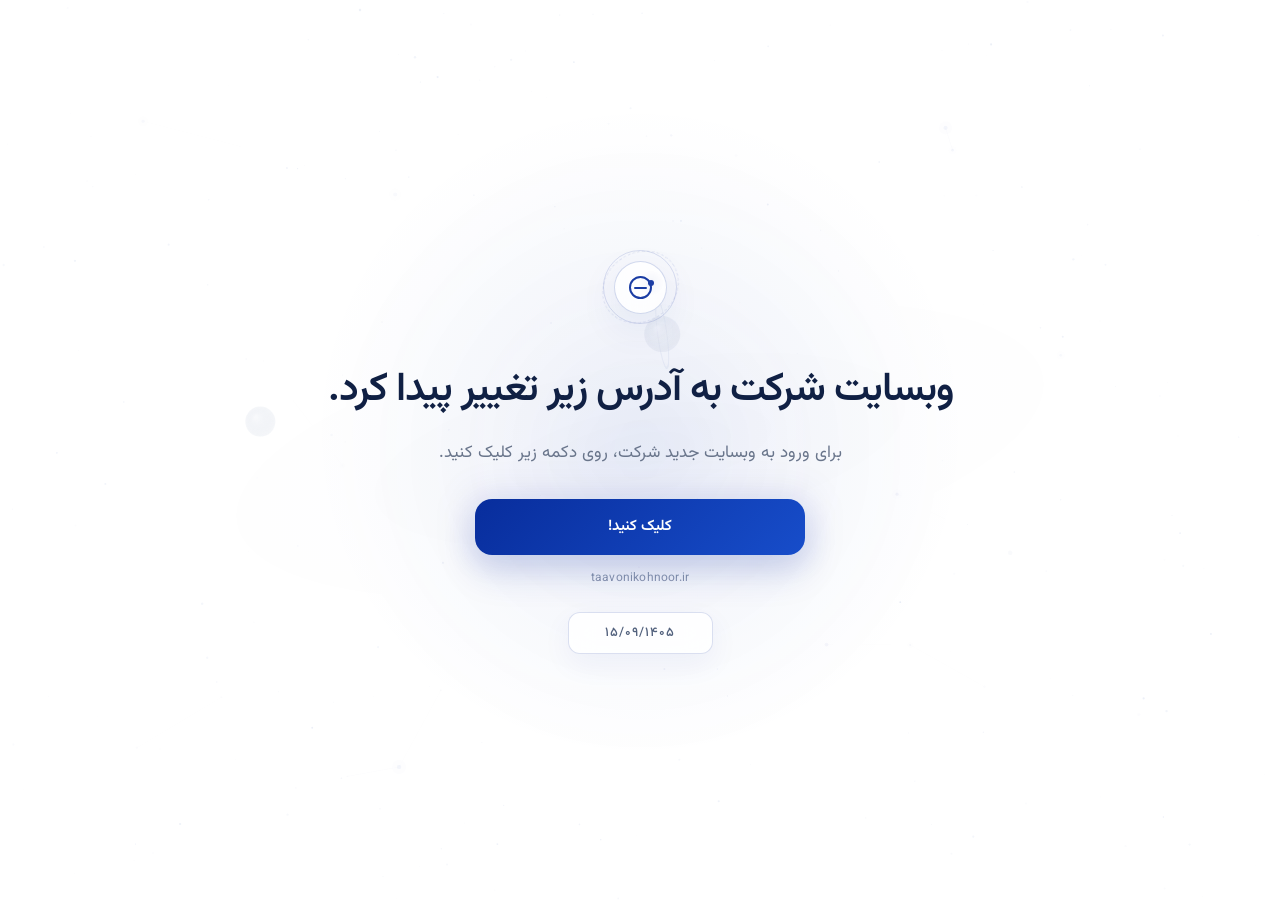
==== commit 1611fb57: "Update index.html" ====
--- a/index.html
+++ b/index.html
@@ -1,6 +1,8 @@
 <!doctype html>
 <html lang="fa" dir="rtl">
+
 <head>
+
   <meta charset="UTF-8">
 
   <meta
@@ -27,1410 +29,1608 @@
   >
 
 
-  <style>
-
-    /* =========================================================
-       VARIABLES
-    ========================================================= */
-
-    :root {
-      --blue: #082d9c;
-      --blue2: #164dcc;
-      --blue3: #4779e8;
-
-      --ink: #102044;
-      --muted: #68758e;
-
-      --white: #ffffff;
+<style>
+
+/* =========================================================
+   BASE
+========================================================= */
+
+:root {
+  --blue: #082d9c;
+  --blue2: #1b50c8;
+  --ink: #102044;
+  --muted: #69758b;
+}
+
+* {
+  box-sizing: border-box;
+  margin: 0;
+  padding: 0;
+
+  -webkit-tap-highlight-color: transparent;
+}
+
+html,
+body {
+  width: 100%;
+  min-height: 100%;
+}
+
+body {
+
+  min-height: 100svh;
+
+  overflow: hidden;
+
+  background:
+    radial-gradient(
+      circle at 50% 48%,
+      rgba(8,45,156,.045),
+      transparent 42%
+    ),
+    #fff;
+
+  color: var(--ink);
+
+  font-family:
+    "Vazirmatn",
+    Tahoma,
+    Arial,
+    sans-serif;
+}
+
+
+/* =========================================================
+   BACKGROUND ANIMATION
+========================================================= */
+
+#cosmos {
+
+  position: fixed;
+
+  inset: 0;
+
+  width: 100%;
+  height: 100%;
+
+  z-index: 0;
+
+  pointer-events: none;
+
+  opacity: .42;
+}
+
+
+/* very soft blue cosmic glow */
+
+.cosmic-glow {
+
+  position: fixed;
+
+  width: 620px;
+  height: 620px;
+
+  left: 50%;
+  top: 50%;
+
+  transform:
+    translate(-50%, -50%);
+
+  border-radius: 50%;
+
+  background:
+    radial-gradient(
+      circle,
+      rgba(26,76,190,.055),
+      rgba(26,76,190,.018) 35%,
+      transparent 70%
+    );
+
+  filter: blur(28px);
+
+  z-index: 0;
+
+  pointer-events: none;
+
+  animation:
+    glowPulse
+    12s
+    ease-in-out
+    infinite;
+}
+
+
+/* =========================================================
+   CONTENT
+========================================================= */
+
+.page {
+
+  position: relative;
+
+  z-index: 10;
+
+  width:
+    min(
+      760px,
+      calc(100% - 30px)
+    );
+
+  min-height: 100svh;
+
+  margin: auto;
+
+  display: flex;
+
+  flex-direction: column;
+
+  justify-content: center;
+
+  align-items: center;
+
+  text-align: center;
+
+  padding:
+    24px 0
+    calc(
+      24px +
+      env(safe-area-inset-bottom)
+    );
+
+  animation:
+    pageIn
+    1.1s
+    cubic-bezier(.16,1,.3,1)
+    both;
+}
+
+
+/* =========================================================
+   SMALL COSMIC / WEB SYMBOL
+========================================================= */
+
+.cosmic-mark {
+
+  position: relative;
+
+  width: 82px;
+  height: 82px;
+
+  margin-bottom: 28px;
+
+  display: grid;
+
+  place-items: center;
+
+  animation:
+    markIn
+    1.1s
+    .1s
+    cubic-bezier(.16,1,.3,1)
+    both;
+}
+
+
+/* outer web orbit */
+
+.cosmic-mark::before {
+
+  content: "";
+
+  position: absolute;
+
+  inset: 4px;
+
+  border:
+    1px solid
+    rgba(8,45,156,.13);
+
+  border-radius: 50%;
+
+  animation:
+    rotateSlow
+    18s
+    linear
+    infinite;
+}
+
+
+/* second orbit */
+
+.cosmic-mark::after {
+
+  content: "";
+
+  position: absolute;
+
+  width: 67px;
+  height: 78px;
+
+  border:
+    1px dashed
+    rgba(8,45,156,.10);
+
+  border-radius: 50%;
+
+  transform:
+    rotate(55deg);
+
+  animation:
+    rotateReverse
+    23s
+    linear
+    infinite;
+}
+
+
+/* center */
+
+.mark-core {
+
+  position: relative;
+
+  width: 53px;
+  height: 53px;
+
+  display: grid;
+
+  place-items: center;
+
+  border:
+    1px solid
+    rgba(8,45,156,.18);
+
+  border-radius: 50%;
+
+  background:
+    rgba(255,255,255,.82);
+
+  box-shadow:
+    0 14px 40px
+    rgba(8,45,156,.08);
+
+  backdrop-filter:
+    blur(10px);
+
+  -webkit-backdrop-filter:
+    blur(10px);
+
+  animation:
+    coreFloat
+    5s
+    ease-in-out
+    infinite;
+}
+
+
+/* web / connection symbol */
+
+.web-symbol {
+
+  position: relative;
+
+  width: 23px;
+  height: 23px;
+
+  border:
+    2px solid
+    var(--blue);
+
+  border-radius: 50%;
+
+  opacity: .92;
+}
+
+
+/* horizontal web line */
+
+.web-symbol::before {
+
+  content: "";
+
+  position: absolute;
+
+  left: 3px;
+  right: 3px;
+
+  top: 9px;
+
+  height: 2px;
+
+  background:
+    var(--blue);
+
+  border-radius: 10px;
+}
+
+
+/* connection point */
+
+.web-symbol::after {
+
+  content: "";
+
+  position: absolute;
+
+  width: 6px;
+  height: 6px;
+
+  right: -4px;
+  top: 2px;
+
+  border-radius: 50%;
+
+  background:
+    var(--blue);
+
+  box-shadow:
+    0 0 12px
+    rgba(8,45,156,.35);
+}
+
+
+/* =========================================================
+   TEXT
+========================================================= */
+
+h1 {
+
+  max-width: 690px;
+
+  font-size:
+    clamp(
+      25px,
+      5.8vw,
+      40px
+    );
+
+  line-height: 1.72;
+
+  font-weight: 600;
+
+  letter-spacing: -1px;
+
+  opacity: 0;
+
+  animation:
+    textIn
+    .9s
+    .38s
+    cubic-bezier(.16,1,.3,1)
+    forwards;
+}
+
+
+.message {
+
+  max-width: 600px;
+
+  margin:
+    10px auto
+    27px;
+
+  color:
+    var(--muted);
+
+  font-size:
+    clamp(
+      14px,
+      2.8vw,
+      17px
+    );
+
+  line-height: 2.15;
+
+  opacity: 0;
+
+  animation:
+    textIn
+    .9s
+    .53s
+    cubic-bezier(.16,1,.3,1)
+    forwards;
+}
+
+
+/* =========================================================
+   BUTTON
+========================================================= */
+
+.button-wrap {
+
+  position: relative;
+
+  opacity: 0;
+
+  animation:
+    buttonIn
+    .9s
+    .68s
+    cubic-bezier(.16,1,.3,1)
+    forwards;
+}
+
+
+.button-glow {
+
+  position: absolute;
+
+  inset: -12px;
+
+  border-radius: 22px;
+
+  background:
+    rgba(8,45,156,.055);
+
+  filter:
+    blur(15px);
+
+  animation:
+    buttonGlow
+    6s
+    ease-in-out
+    infinite;
+}
+
+
+.new-address {
+
+  position: relative;
+
+  z-index: 2;
+
+  width:
+    min(
+      330px,
+      calc(100vw - 52px)
+    );
+
+  height: 56px;
+
+  display: flex;
+
+  align-items: center;
+
+  justify-content: center;
+
+  border-radius: 17px;
+
+  background:
+    linear-gradient(
+      135deg,
+      #082d9c,
+      #174dca
+    );
+
+  color: white;
+
+  text-decoration: none;
+
+  font-size: 15px;
+
+  font-weight: 600;
+
+  box-shadow:
+    0 15px 38px
+    rgba(8,45,156,.18);
+
+  overflow: hidden;
+
+  transition:
+    transform .25s ease,
+    box-shadow .25s ease;
+}
+
+
+/* subtle light sweep */
+
+.new-address::before {
+
+  content: "";
+
+  position: absolute;
+
+  top: 0;
+  left: -120%;
+
+  width: 65%;
+  height: 100%;
+
+  background:
+    linear-gradient(
+      100deg,
+      transparent,
+      rgba(255,255,255,.22),
+      transparent
+    );
+
+  transform:
+    skewX(-20deg);
+
+  animation:
+    buttonShine
+    7s
+    ease-in-out
+    infinite;
+}
+
+
+.button-text {
+
+  position: relative;
+
+  z-index: 2;
+}
+
+
+.new-address:active {
+
+  transform:
+    scale(.97);
+}
+
+
+/* =========================================================
+   DOMAIN
+========================================================= */
+
+.url {
+
+  direction: ltr;
+
+  margin-top: 14px;
+
+  color:
+    #8994ac;
+
+  font-size: 12px;
+
+  letter-spacing: .2px;
+
+  opacity: 0;
+
+  animation:
+    fadeIn
+    .8s
+    .95s
+    ease
+    forwards;
+}
+
+
+/* =========================================================
+   DATE BOX
+========================================================= */
+
+.date-box {
+
+  position: relative;
+
+  margin-top: 25px;
+
+  min-width: 145px;
+
+  height: 42px;
+
+  padding:
+    0 18px;
+
+  display: flex;
+
+  align-items: center;
+
+  justify-content: center;
+
+  direction: ltr;
+
+  border:
+    1px solid
+    rgba(8,45,156,.15);
+
+  border-radius: 12px;
+
+  background:
+    rgba(255,255,255,.86);
+
+  color:
+    #52617d;
+
+  font-size: 13px;
+
+  font-weight: 500;
+
+  letter-spacing: 1px;
+
+  box-shadow:
+    0 10px 30px
+    rgba(8,45,156,.055);
+
+  backdrop-filter:
+    blur(12px);
+
+  -webkit-backdrop-filter:
+    blur(12px);
+
+  opacity: 0;
+
+  animation:
+    dateIn
+    .8s
+    1.08s
+    cubic-bezier(.16,1,.3,1)
+    forwards;
+}
+
+
+/* =========================================================
+   ANIMATIONS
+========================================================= */
+
+@keyframes pageIn {
+
+  from {
+    opacity: 0;
+
+    transform:
+      translateY(18px)
+      scale(.99);
+  }
+
+  to {
+    opacity: 1;
+
+    transform:
+      translateY(0)
+      scale(1);
+  }
+}
+
+
+@keyframes markIn {
+
+  from {
+    opacity: 0;
+
+    transform:
+      scale(.55)
+      rotate(-25deg);
+  }
+
+  to {
+    opacity: 1;
+
+    transform:
+      scale(1)
+      rotate(0);
+  }
+}
+
+
+@keyframes rotateSlow {
+
+  from {
+    transform:
+      rotate(0);
+  }
+
+  to {
+    transform:
+      rotate(360deg);
+  }
+}
+
+
+@keyframes rotateReverse {
+
+  from {
+    transform:
+      rotate(55deg);
+  }
+
+  to {
+    transform:
+      rotate(-305deg);
+  }
+}
+
+
+@keyframes coreFloat {
+
+  0%,100% {
+    transform:
+      translateY(0);
+  }
+
+  50% {
+    transform:
+      translateY(-4px);
+  }
+}
+
+
+@keyframes textIn {
+
+  from {
+    opacity: 0;
+
+    transform:
+      translateY(13px);
+  }
+
+  to {
+    opacity: 1;
+
+    transform:
+      translateY(0);
+  }
+}
+
+
+@keyframes buttonIn {
+
+  from {
+    opacity: 0;
+
+    transform:
+      translateY(15px)
+      scale(.96);
+  }
+
+  to {
+    opacity: 1;
+
+    transform:
+      translateY(0)
+      scale(1);
+  }
+}
+
+
+@keyframes dateIn {
+
+  from {
+    opacity: 0;
+
+    transform:
+      translateY(10px)
+      scale(.96);
+  }
+
+  to {
+    opacity: 1;
+
+    transform:
+      translateY(0)
+      scale(1);
+  }
+}
+
+
+@keyframes fadeIn {
+
+  from {
+    opacity: 0;
+  }
+
+  to {
+    opacity: 1;
+  }
+}
+
+
+@keyframes glowPulse {
+
+  0%,100% {
+    opacity: .55;
+
+    transform:
+      translate(-50%,-50%)
+      scale(.94);
+  }
+
+  50% {
+    opacity: .9;
+
+    transform:
+      translate(-50%,-50%)
+      scale(1.06);
+  }
+}
+
+
+@keyframes buttonGlow {
+
+  0%,100% {
+    opacity: .25;
+
+    transform:
+      scale(.97);
+  }
+
+  50% {
+    opacity: .6;
+
+    transform:
+      scale(1.035);
+  }
+}
+
+
+@keyframes buttonShine {
+
+  0%,
+  50% {
+    left: -120%;
+  }
+
+  75%,
+  100% {
+    left: 150%;
+  }
+}
+
+
+/* =========================================================
+   MOBILE
+========================================================= */
+
+@media (max-width:520px) {
+
+  .page {
+
+    width:
+      calc(100% - 28px);
+
+    padding:
+      18px 0
+      calc(
+        18px +
+        env(safe-area-inset-bottom)
+      );
+  }
+
+
+  .cosmic-mark {
+
+    width: 76px;
+    height: 76px;
+
+    margin-bottom: 21px;
+  }
+
+
+  .mark-core {
+
+    width: 50px;
+    height: 50px;
+  }
+
+
+  h1 {
+
+    max-width: 355px;
+
+    font-size: 25px;
+
+    line-height: 1.78;
+  }
+
+
+  .message {
+
+    max-width: 350px;
+
+    margin:
+      7px auto
+      22px;
+
+    font-size: 14px;
+
+    line-height: 2.08;
+  }
+
+
+  .new-address {
+
+    height: 55px;
+
+    border-radius: 16px;
+  }
+
+
+  .date-box {
+
+    margin-top: 23px;
+
+    min-width: 145px;
+
+    height: 41px;
+  }
+
+
+  /*
+     Background animation becomes
+     even softer on phones.
+  */
+
+  #cosmos {
+
+    opacity: .27;
+  }
+
+
+  .cosmic-glow {
+
+    opacity: .65;
+  }
+}
+
+
+/* =========================================================
+   SMALL HEIGHT DEVICES
+========================================================= */
+
+@media (max-height:680px) {
+
+  .cosmic-mark {
+
+    transform:
+      scale(.82);
+
+    margin-bottom: 7px;
+  }
+
+
+  h1 {
+
+    font-size: 22px;
+  }
+
+
+  .message {
+
+    margin-bottom: 15px;
+
+    font-size: 13px;
+  }
+
+
+  .date-box {
+
+    margin-top: 18px;
+  }
+}
+
+
+/* =========================================================
+   REDUCED MOTION
+========================================================= */
+
+@media (prefers-reduced-motion:reduce) {
+
+  *,
+  *::before,
+  *::after {
+
+    animation:
+      none !important;
+
+    transition:
+      none !important;
+  }
+
+
+  h1,
+  .message,
+  .button-wrap,
+  .url,
+  .date-box {
+
+    opacity: 1 !important;
+  }
+}
+
+</style>
+
+</head>
+
+
+<body>
+
+
+<!-- =========================================================
+     BACKGROUND
+========================================================= -->
+
+<canvas id="cosmos"></canvas>
+
+<div class="cosmic-glow"></div>
+
+
+<!-- =========================================================
+     MAIN
+========================================================= -->
+
+<main class="page">
+
+
+  <!-- Cosmic / Internet mark -->
+
+  <div class="cosmic-mark">
+
+    <div class="mark-core">
+
+      <div class="web-symbol"></div>
+
+    </div>
+
+  </div>
+
+
+  <!-- Title -->
+
+  <h1>
+    وبسایت شرکت به آدرس زیر تغییر پیدا کرد.
+  </h1>
+
+
+  <!-- Message -->
+
+  <p class="message">
+    برای ورود به وبسایت جدید شرکت، روی دکمه زیر کلیک کنید.
+  </p>
+
+
+  <!-- Button -->
+
+  <div class="button-wrap">
+
+    <div class="button-glow"></div>
+
+    <a
+      class="new-address"
+      href="https://taavonikohnoor.ir/"
+      aria-label="ورود به وبسایت جدید شرکت"
+    >
+
+      <span class="button-text">
+        کلیک کنید!
+      </span>
+
+    </a>
+
+  </div>
+
+
+  <!-- Domain -->
+
+  <div class="url">
+    taavonikohnoor.ir
+  </div>
+
+
+  <!-- ONLY DATE BOX -->
+
+  <div
+    class="date-box"
+    id="persianDate"
+  >
+    ۱۷/۰۶/۱۴۰۵
+  </div>
+
+
+</main>
+
+
+<script>
+
+/* =========================================================
+   COSMIC + INTERNET BACKGROUND
+========================================================= */
+
+(() => {
+
+  const canvas =
+    document.getElementById("cosmos");
+
+  const ctx =
+    canvas.getContext("2d");
+
+  let width;
+  let height;
+  let dpr;
+
+  let stars = [];
+
+  let planets = [];
+
+  let nodes = [];
+
+  let packets = [];
+
+  let last = 0;
+
+
+  /* -------------------------------------------------------
+     Resize
+  ------------------------------------------------------- */
+
+  function resize() {
+
+    width =
+      window.innerWidth;
+
+    height =
+      window.innerHeight;
+
+    dpr =
+      Math.min(
+        window.devicePixelRatio || 1,
+        2
+      );
+
+
+    canvas.width =
+      width * dpr;
+
+    canvas.height =
+      height * dpr;
+
+    canvas.style.width =
+      width + "px";
+
+    canvas.style.height =
+      height + "px";
+
+
+    ctx.setTransform(
+      dpr,
+      0,
+      0,
+      dpr,
+      0,
+      0
+    );
+
+
+    createStars();
+
+    createNodes();
+
+    createPlanets();
+
+  }
+
+
+  /* -------------------------------------------------------
+     Stars
+  ------------------------------------------------------- */
+
+  function createStars() {
+
+    stars = [];
+
+    const count =
+      width < 600
+        ? 130
+        : 230;
+
+
+    for (
+      let i = 0;
+      i < count;
+      i++
+    ) {
+
+      stars.push({
+
+        x:
+          Math.random() * width,
+
+        y:
+          Math.random() * height,
+
+        r:
+          Math.random() *
+          1.05 +
+          .2,
+
+        a:
+          Math.random() *
+          .22 +
+          .025,
+
+        phase:
+          Math.random() *
+          Math.PI * 2,
+
+        speed:
+          Math.random() *
+          .001 +
+          .0002
+
+      });
+
     }
 
-
-    /* =========================================================
-       RESET
-    ========================================================= */
-
-    * {
-      box-sizing: border-box;
-      margin: 0;
-      padding: 0;
-
-      -webkit-tap-highlight-color: transparent;
+  }
+
+
+  /* -------------------------------------------------------
+     Internet nodes
+  ------------------------------------------------------- */
+
+  function createNodes() {
+
+    nodes = [];
+
+    const count =
+      width < 600
+        ? 14
+        : 22;
+
+
+    for (
+      let i = 0;
+      i < count;
+      i++
+    ) {
+
+      nodes.push({
+
+        x:
+          width * .08 +
+          Math.random() *
+          width * .84,
+
+        y:
+          height * .12 +
+          Math.random() *
+          height * .76,
+
+        r:
+          Math.random() *
+          1.8 +
+          .7,
+
+        phase:
+          Math.random() *
+          Math.PI * 2
+
+      });
+
     }
 
-
-    html,
-    body {
-      width: 100%;
-      min-height: 100%;
+  }
+
+
+  /* -------------------------------------------------------
+     Planets
+  ------------------------------------------------------- */
+
+  function createPlanets() {
+
+    planets = [];
+
+    planets.push({
+
+      type:
+        "saturn",
+
+      angle:
+        Math.random() *
+        Math.PI * 2,
+
+      radius:
+        Math.min(width,height) *
+        .34,
+
+      size:
+        width < 600
+          ? 13
+          : 18,
+
+      speed:
+        .00010
+
+    });
+
+
+    planets.push({
+
+      type:
+        "jupiter",
+
+      angle:
+        Math.PI +
+        Math.random(),
+
+      radius:
+        Math.min(width,height) *
+        .43,
+
+      size:
+        width < 600
+          ? 10
+          : 15,
+
+      speed:
+        -.000065
+
+    });
+
+  }
+
+
+  /* -------------------------------------------------------
+     Draw stars
+  ------------------------------------------------------- */
+
+  function drawStars(time) {
+
+    stars.forEach(
+      star => {
+
+        const pulse =
+          .7 +
+          Math.sin(
+            time * star.speed +
+            star.phase
+          ) * .3;
+
+
+        ctx.beginPath();
+
+        ctx.arc(
+          star.x,
+          star.y,
+          star.r,
+          0,
+          Math.PI * 2
+        );
+
+
+        ctx.fillStyle =
+          `rgba(30,75,170,${
+            star.a * pulse
+          })`;
+
+        ctx.fill();
+
+      }
+    );
+
+  }
+
+
+  /* -------------------------------------------------------
+     Draw internet network
+  ------------------------------------------------------- */
+
+  function drawNetwork(time) {
+
+    /*
+     * Very subtle connections.
+     */
+
+    for (
+      let i = 0;
+      i < nodes.length;
+      i++
+    ) {
+
+      for (
+        let j = i + 1;
+        j < nodes.length;
+        j++
+      ) {
+
+        const a =
+          nodes[i];
+
+        const b =
+          nodes[j];
+
+
+        const dx =
+          a.x - b.x;
+
+        const dy =
+          a.y - b.y;
+
+        const distance =
+          Math.sqrt(
+            dx * dx +
+            dy * dy
+          );
+
+
+        if (
+          distance < 170
+        ) {
+
+          const opacity =
+            (1 -
+              distance / 170) *
+            .065;
+
+
+          ctx.beginPath();
+
+          ctx.moveTo(
+            a.x,
+            a.y
+          );
+
+          ctx.lineTo(
+            b.x,
+            b.y
+          );
+
+
+          ctx.strokeStyle =
+            `rgba(25,73,170,${opacity})`;
+
+          ctx.lineWidth =
+            .7;
+
+          ctx.stroke();
+
+        }
+
+      }
+
     }
 
 
-    body {
-      position: relative;
-
-      width: 100%;
-      min-height: 100svh;
-
-      overflow: hidden;
-
-      font-family:
-        "Vazirmatn",
-        Tahoma,
-        Arial,
-        sans-serif;
-
-      color: var(--ink);
-
-      background:
-        radial-gradient(
-          ellipse at center,
-          rgba(52, 92, 210, .065) 0%,
-          rgba(52, 92, 210, .025) 25%,
-          transparent 55%
-        ),
-        #ffffff;
+    /*
+     * Nodes
+     */
+
+    nodes.forEach(
+      node => {
+
+        const pulse =
+          .65 +
+          Math.sin(
+            time * .001 +
+            node.phase
+          ) * .35;
+
+
+        ctx.beginPath();
+
+        ctx.arc(
+          node.x,
+          node.y,
+          node.r,
+          0,
+          Math.PI * 2
+        );
+
+
+        ctx.fillStyle =
+          `rgba(20,65,165,${
+            .10 * pulse
+          })`;
+
+        ctx.fill();
+
+
+        /*
+         * tiny node glow
+         */
+
+        ctx.beginPath();
+
+        ctx.arc(
+          node.x,
+          node.y,
+          node.r * 3.2,
+          0,
+          Math.PI * 2
+        );
+
+
+        ctx.fillStyle =
+          `rgba(45,90,190,${
+            .018 * pulse
+          })`;
+
+        ctx.fill();
+
+      }
+    );
+
+
+    /*
+     * Data packets moving
+     * through the network.
+     */
+
+    if (
+      Math.random() < .018
+    ) {
+
+      const a =
+        nodes[
+          Math.floor(
+            Math.random() *
+            nodes.length
+          )
+        ];
+
+
+      let b =
+        nodes[
+          Math.floor(
+            Math.random() *
+            nodes.length
+          )
+        ];
+
+
+      if (
+        a === b
+      ) return;
+
+
+      packets.push({
+
+        x:
+          a.x,
+
+        y:
+          a.y,
+
+        tx:
+          b.x,
+
+        ty:
+          b.y,
+
+        progress:
+          0,
+
+        speed:
+          .004 +
+          Math.random() * .004
+
+      });
+
     }
 
 
-    /* =========================================================
-       GALAXY CANVAS
-    ========================================================= */
-
-    #space {
-      position: fixed;
-
-      inset: 0;
-
-      width: 100%;
-      height: 100%;
-
-      z-index: 1;
-
-      pointer-events: none;
-    }
-
-
-    /* =========================================================
-       GALAXY LIGHT
-    ========================================================= */
-
-    .galaxy-light {
-      position: fixed;
-
-      left: 50%;
-      top: 50%;
-
-      width: 500px;
-      height: 500px;
-
-      transform:
-        translate(-50%, -50%);
-
-      border-radius: 50%;
-
-      background:
-        radial-gradient(
-          circle,
-          rgba(50, 91, 210, .065) 0%,
-          rgba(50, 91, 210, .025) 32%,
-          transparent 70%
-        );
-
-      filter: blur(20px);
-
-      z-index: 0;
-
-      pointer-events: none;
-
-      animation:
-        galaxyBreath 7s ease-in-out infinite;
-    }
-
-
-    /* =========================================================
-       MAIN CONTENT
-    ========================================================= */
-
-    .page {
-      position: relative;
-
-      z-index: 10;
-
-      width:
-        min(
-          760px,
-          calc(100% - 30px)
-        );
-
-      min-height: 100svh;
-
-      margin: auto;
-
-      display: flex;
-
-      flex-direction: column;
-
-      justify-content: center;
-
-      align-items: center;
-
-      text-align: center;
-
-      padding:
-        24px
-        0
-        calc(
-          24px +
-          env(safe-area-inset-bottom)
-        );
-
-      animation:
-        pageEnter
-        1.35s
-        cubic-bezier(.16,1,.3,1)
-        both;
-    }
-
-
-    /* =========================================================
-       COSMIC LOGO
-    ========================================================= */
-
-    .cosmic-logo {
-      position: relative;
-
-      width: 92px;
-      height: 92px;
-
-      margin-bottom: 30px;
-
-      display: grid;
-
-      place-items: center;
-
-      animation:
-        logoEnter
-        1.4s
-        .1s
-        cubic-bezier(.16,1,.3,1)
-        both;
-    }
-
-
-    .logo-orbit {
-      position: absolute;
-
-      width: 84px;
-      height: 84px;
-
-      border-radius: 50%;
-
-      border:
-        1px solid rgba(8,45,156,.15);
-
-      transform:
-        rotate(20deg);
-
-      animation:
-        orbitRotate
-        10s
-        linear
-        infinite;
-    }
-
-
-    .logo-orbit::before {
-      content: "";
-
-      position: absolute;
-
-      width: 6px;
-      height: 6px;
-
-      top: -3px;
-      left: 50%;
-
-      margin-left: -3px;
-
-      border-radius: 50%;
-
-      background:
-        var(--blue);
-
-      box-shadow:
-        0 0 12px
-        rgba(8,45,156,.5);
-    }
-
-
-    .logo-orbit-two {
-      position: absolute;
-
-      width: 68px;
-      height: 88px;
-
-      border-radius: 50%;
-
-      border:
-        1px dashed rgba(8,45,156,.10);
-
-      transform:
-        rotate(-55deg);
-
-      animation:
-        orbitReverse
-        13s
-        linear
-        infinite;
-    }
-
-
-    .logo-core {
-      position: relative;
-
-      width: 57px;
-      height: 57px;
-
-      display: grid;
-
-      place-items: center;
-
-      border-radius: 50%;
-
-      border:
-        1.5px solid
-        rgba(8,45,156,.20);
-
-      background:
-        rgba(255,255,255,.82);
-
-      box-shadow:
-        0 15px 45px
-        rgba(8,45,156,.10);
-
-      backdrop-filter:
-        blur(10px);
-
-      -webkit-backdrop-filter:
-        blur(10px);
-
-      animation:
-        coreFloat
-        4.5s
-        ease-in-out
-        infinite;
-    }
-
-
-    .core-symbol {
-      width: 21px;
-      height: 21px;
-
-      border:
-        2px solid
-        var(--blue);
-
-      border-left-color:
-        transparent;
-
-      border-radius: 50%;
-
-      transform:
-        rotate(-45deg);
-    }
-
-
-    .core-symbol::after {
-      content: "";
-
-      position: absolute;
-
-      width: 7px;
-      height: 7px;
-
-      margin-top: 5px;
-      margin-left: 5px;
-
-      border-radius: 50%;
-
-      background:
-        var(--blue);
-
-      box-shadow:
-        0 0 15px
-        rgba(8,45,156,.45);
-    }
-
-
-    /* =========================================================
-       TEXT
-    ========================================================= */
-
-    h1 {
-      max-width: 690px;
-
-      font-size:
-        clamp(
-          25px,
-          5.8vw,
-          40px
-        );
-
-      line-height: 1.72;
-
-      font-weight: 600;
-
-      letter-spacing: -1px;
-
-      opacity: 0;
-
-      animation:
-        textEnter
-        .95s
-        .38s
-        cubic-bezier(.16,1,.3,1)
-        forwards;
-    }
-
-
-    .message {
-      max-width: 590px;
-
-      margin-top: 10px;
-      margin-bottom: 28px;
-
-      color:
-        var(--muted);
-
-      font-size:
-        clamp(
-          14px,
-          2.8vw,
-          17px
-        );
-
-      line-height: 2.15;
-
-      opacity: 0;
-
-      animation:
-        textEnter
-        .95s
-        .55s
-        cubic-bezier(.16,1,.3,1)
-        forwards;
-    }
-
-
-    /* =========================================================
-       BUTTON
-    ========================================================= */
-
-    .button-wrap {
-      position: relative;
-
-      opacity: 0;
-
-      animation:
-        buttonEnter
-        1s
-        .72s
-        cubic-bezier(.16,1,.3,1)
-        forwards;
-    }
-
-
-    .button-glow {
-      position: absolute;
-
-      inset: -12px;
-
-      border-radius: 23px;
-
-      background:
-        rgba(8,45,156,.065);
-
-      filter:
-        blur(12px);
-
-      animation:
-        buttonGlow
-        3.5s
-        ease-in-out
-        infinite;
-    }
-
-
-    .new-address {
-      position: relative;
-
-      z-index: 2;
-
-      min-width: 190px;
-      min-height: 56px;
-
-      padding:
-        0 29px;
-
-      display: flex;
-
-      align-items: center;
-
-      justify-content: center;
-
-      border-radius: 17px;
-
-      background:
-        linear-gradient(
-          135deg,
-          #082d9c,
-          #174dca
-        );
-
-      color:
-        #ffffff;
-
-      text-decoration: none;
-
-      font-size: 15px;
-
-      font-weight: 600;
-
-      box-shadow:
-        0 16px 40px
-        rgba(8,45,156,.21);
-
-      overflow: hidden;
-
-      transition:
-        transform .28s ease,
-        box-shadow .28s ease;
-    }
-
-
-    /* Moving shine */
-
-    .new-address::before {
-      content: "";
-
-      position: absolute;
-
-      top: 0;
-      left: -110%;
-
-      width: 65%;
-      height: 100%;
-
-      background:
-        linear-gradient(
-          100deg,
-          transparent,
-          rgba(255,255,255,.30),
-          transparent
-        );
-
-      transform:
-        skewX(-20deg);
-
-      animation:
-        shine
-        4.5s
-        ease-in-out
-        infinite;
-    }
-
-
-    .button-text {
-      position: relative;
-
-      z-index: 2;
-    }
-
-
-    .new-address:hover {
-      transform:
-        translateY(-4px);
-
-      box-shadow:
-        0 22px 50px
-        rgba(8,45,156,.28);
-    }
-
-
-    .new-address:active {
-      transform:
-        scale(.965);
-    }
-
-
-    /* =========================================================
-       ADDRESS
-    ========================================================= */
-
-    .url {
-      direction: ltr;
-
-      margin-top: 15px;
-
-      color:
-        #8994ac;
-
-      font-size: 12px;
-
-      letter-spacing: .3px;
-
-      opacity: 0;
-
-      animation:
-        fadeIn
-        .8s
-        1s
-        ease
-        forwards;
-    }
-
-
-    /* =========================================================
-       DATE
-    ========================================================= */
-
-    .date-area {
-      display: flex;
-
-      flex-direction: column;
-
-      align-items: center;
-
-      gap: 8px;
-
-      margin-top: 28px;
-
-      opacity: 0;
-
-      animation:
-        dateEnter
-        .9s
-        1.12s
-        cubic-bezier(.16,1,.3,1)
-        forwards;
-    }
-
-
-    .date-label {
-      color:
-        #a0a9bb;
-
-      font-size: 10px;
-    }
-
-
-    .date-box {
-      position: relative;
-
-      min-width: 150px;
-
-      height: 40px;
-
-      padding:
-        0 22px;
-
-      display: flex;
-
-      align-items: center;
-
-      justify-content: center;
-
-      direction: ltr;
-
-      border-radius: 11px;
-
-      border:
-        1px solid
-        rgba(8,45,156,.16);
-
-      background:
-        rgba(255,255,255,.82);
-
-      color:
-        #52617d;
-
-      font-size: 13px;
-
-      font-weight: 500;
-
-      letter-spacing: 1px;
-
-      box-shadow:
-        0 9px 28px
-        rgba(8,45,156,.065);
-
-      backdrop-filter:
-        blur(10px);
-
-      -webkit-backdrop-filter:
-        blur(10px);
-    }
-
-
-    /*
-       Brackets
-    */
-
-    .date-box::before,
-    .date-box::after {
-      position: absolute;
-
-      top: 50%;
-
-      transform:
-        translateY(-51%);
-
-      color:
-        rgba(8,45,156,.42);
-
-      font-size: 18px;
-
-      font-weight: 400;
-    }
-
-
-    .date-box::before {
-      content: "[";
-
-      left: 9px;
-    }
-
-
-    .date-box::after {
-      content: "]";
-
-      right: 9px;
-    }
-
-
-    /* =========================================================
-       ANIMATIONS
-    ========================================================= */
-
-    @keyframes pageEnter {
-
-      from {
-        opacity: 0;
-
-        transform:
-          translateY(22px)
-          scale(.985);
-      }
-
-      to {
-        opacity: 1;
-
-        transform:
-          translateY(0)
-          scale(1);
-      }
-    }
-
-
-    @keyframes logoEnter {
-
-      from {
-        opacity: 0;
-
-        transform:
-          scale(.45)
-          rotate(-30deg);
-      }
-
-      to {
-        opacity: 1;
-
-        transform:
-          scale(1)
-          rotate(0);
-      }
-    }
-
-
-    @keyframes coreFloat {
-
-      0%,100% {
-        transform:
-          translateY(0);
-      }
-
-      50% {
-        transform:
-          translateY(-5px);
-      }
-    }
-
-
-    @keyframes orbitRotate {
-
-      from {
-        transform:
-          rotate(20deg);
-      }
-
-      to {
-        transform:
-          rotate(380deg);
-      }
-    }
-
-
-    @keyframes orbitReverse {
-
-      from {
-        transform:
-          rotate(-55deg);
-      }
-
-      to {
-        transform:
-          rotate(-415deg);
-      }
-    }
-
-
-    @keyframes textEnter {
-
-      from {
-        opacity: 0;
-
-        transform:
-          translateY(16px);
-      }
-
-      to {
-        opacity: 1;
-
-        transform:
-          translateY(0);
-      }
-    }
-
-
-    @keyframes buttonEnter {
-
-      from {
-        opacity: 0;
-
-        transform:
-          translateY(20px)
-          scale(.93);
-      }
-
-      to {
-        opacity: 1;
-
-        transform:
-          translateY(0)
-          scale(1);
-      }
-    }
-
-
-    @keyframes dateEnter {
-
-      from {
-        opacity: 0;
-
-        transform:
-          translateY(12px)
-          scale(.96);
-      }
-
-      to {
-        opacity: 1;
-
-        transform:
-          translateY(0)
-          scale(1);
-      }
-    }
-
-
-    @keyframes fadeIn {
-
-      from {
-        opacity: 0;
-      }
-
-      to {
-        opacity: 1;
-      }
-    }
-
-
-    @keyframes buttonGlow {
-
-      0%,100% {
-        opacity: .3;
-
-        transform:
-          scale(.95);
-      }
-
-      50% {
-        opacity: .75;
-
-        transform:
-          scale(1.06);
-      }
-    }
-
-
-    @keyframes shine {
-
-      0% {
-        left: -110%;
-      }
-
-      35%,100% {
-        left: 155%;
-      }
-    }
-
-
-    @keyframes galaxyBreath {
-
-      0%,100% {
-        opacity: .55;
-
-        transform:
-          translate(-50%,-50%)
-          scale(.92);
-      }
-
-      50% {
-        opacity: 1;
-
-        transform:
-          translate(-50%,-50%)
-          scale(1.08);
-      }
-    }
-
-
-    /* =========================================================
-       MOBILE
-    ========================================================= */
-
-    @media (max-width: 520px) {
-
-      .page {
-        width:
-          calc(100% - 28px);
-
-        padding:
-          18px
-          0
-          calc(
-            18px +
-            env(safe-area-inset-bottom)
-          );
-      }
-
-
-      .cosmic-logo {
-        width: 86px;
-        height: 86px;
-
-        margin-bottom: 22px;
-      }
-
-
-      .logo-orbit {
-        width: 78px;
-        height: 78px;
-      }
-
-
-      .logo-orbit-two {
-        width: 63px;
-        height: 82px;
-      }
-
-
-      .logo-core {
-        width: 54px;
-        height: 54px;
-      }
-
-
-      h1 {
-        max-width: 350px;
-
-        font-size: 25px;
-
-        line-height: 1.78;
-      }
-
-
-      .message {
-        max-width: 345px;
-
-        margin-top: 8px;
-        margin-bottom: 23px;
-
-        font-size: 14px;
-
-        line-height: 2.08;
-      }
-
-
-      .new-address {
-        width:
-          min(
-            330px,
-            calc(100vw - 52px)
-          );
-
-        min-height: 55px;
-
-        border-radius: 16px;
-      }
-
-
-      .url {
-        margin-top: 14px;
-      }
-
-
-      .date-area {
-        margin-top: 25px;
-      }
-
-
-      .date-box {
-        min-width: 145px;
-      }
-    }
-
-
-    /* =========================================================
-       SHORT PHONES
-    ========================================================= */
-
-    @media (max-height: 680px) {
-
-      .cosmic-logo {
-        transform:
-          scale(.82);
-
-        margin-bottom: 5px;
-      }
-
-
-      h1 {
-        font-size: 22px;
-      }
-
-
-      .message {
-        margin-top: 6px;
-        margin-bottom: 15px;
-
-        font-size: 13px;
-      }
-
-
-      .date-area {
-        margin-top: 18px;
-      }
-    }
-
-
-    /* =========================================================
-       ACCESSIBILITY
-    ========================================================= */
-
-    @media (prefers-reduced-motion: reduce) {
-
-      *,
-      *::before,
-      *::after {
-        animation: none !important;
-
-        transition: none !important;
-      }
-
-
-      h1,
-      .message,
-      .button-wrap,
-      .url,
-      .date-area {
-        opacity: 1 !important;
-      }
-    }
-
-  </style>
-</head>
-
-
-<body>
-
-
-  <!-- =======================================================
-       GALAXY
-  ======================================================== -->
-
-  <canvas id="space"></canvas>
-
-  <div class="galaxy-light"></div>
-
-
-  <!-- =======================================================
-       CONTENT
-  ======================================================== -->
-
-  <main class="page">
-
-
-    <!-- Cosmic logo -->
-
-    <div class="cosmic-logo">
-
-      <div class="logo-orbit"></div>
-
-      <div class="logo-orbit-two"></div>
-
-      <div class="logo-core">
-
-        <div class="core-symbol"></div>
-
-      </div>
-
-    </div>
-
-
-    <!-- Main title -->
-
-    <h1>
-      وبسایت شرکت به آدرس زیر تغییر پیدا کرد.
-    </h1>
-
-
-    <!-- Description -->
-
-    <p class="message">
-      برای ورود به وبسایت جدید شرکت، روی دکمه زیر کلیک کنید.
-    </p>
-
-
-    <!-- Button -->
-
-    <div class="button-wrap">
-
-      <div class="button-glow"></div>
-
-      <a
-        class="new-address"
-        href="https://taavonikohnoor.ir/"
-        aria-label="ورود به وبسایت جدید شرکت"
-      >
-
-        <span class="button-text">
-          کلیک کنید!
-        </span>
-
-      </a>
-
-    </div>
-
-
-    <!-- New domain -->
-
-    <div class="url">
-      taavonikohnoor.ir
-    </div>
-
-
-    <!-- Date -->
-
-    <div class="date-area">
-
-      <div class="date-label">
-        تاریخ
-      </div>
-
-      <div
-        class="date-box"
-        id="persianDate"
-      >
-        ۱۷/۰۶/۱۴۰۵
-      </div>
-
-    </div>
-
-
-  </main>
-
-
-  <!-- =======================================================
-       GALAXY ENGINE
-  ======================================================== -->
-
-  <script>
-
-    (() => {
-
-      const canvas =
-        document.getElementById("space");
-
-      const ctx =
-        canvas.getContext("2d");
-
-
-      let width = 0;
-      let height = 0;
-      let dpr = 1;
-
-      let stars = [];
-
-      let planets = [];
-
-      let shootingStars = [];
-
-      let lastTime = 0;
-
-
-      /* =====================================================
-         RESIZE
-      ===================================================== */
-
-      function resize() {
-
-        width =
-          window.innerWidth;
-
-        height =
-          window.innerHeight;
-
-        dpr =
-          Math.min(
-            window.devicePixelRatio || 1,
-            2
-          );
-
-
-        canvas.width =
-          width * dpr;
-
-        canvas.height =
-          height * dpr;
-
-        canvas.style.width =
-          width + "px";
-
-        canvas.style.height =
-          height + "px";
-
-
-        ctx.setTransform(
-          dpr,
-          0,
-          0,
-          dpr,
-          0,
-          0
-        );
-
-
-        createStars();
-
-        createPlanets();
-
-      }
-
-
-      /* =====================================================
-         STARS
-      ===================================================== */
-
-      function createStars() {
-
-        stars = [];
-
-
-        const mobile =
-          width < 600;
-
-
-        const count =
-          mobile
-            ? 210
-            : 360;
-
-
-        const cx =
-          width / 2;
-
-        const cy =
-          height / 2;
-
-
-        const maxRadius =
-          Math.sqrt(
-            width * width +
-            height * height
-          ) * .58;
-
-
-        for (
-          let i = 0;
-          i < count;
-          i++
-        ) {
-
-          const angle =
-            Math.random() *
-            Math.PI * 2;
-
-
-          const radius =
-            Math.pow(
-              Math.random(),
-              .55
-            ) *
-            maxRadius;
-
-
-          /*
-           * Spiral arms
-           */
-
-          const arm =
-            Math.sin(
-              radius * .018
-            ) * .42;
-
-
-          const finalAngle =
-            angle + arm;
-
-
-          stars.push({
-
-            radius,
-
-            angle:
-              finalAngle,
-
-            size:
-              Math.random() *
-              1.25 +
-              .25,
-
-            alpha:
-              Math.random() *
-              .38 +
-              .06,
-
-            speed:
-              Math.random() *
-              .00016 +
-              .000035,
-
-            phase:
-              Math.random() *
-              Math.PI * 2
-
-          });
-
-        }
-
-      }
-
-
-      /* =====================================================
-         PLANETS
-      ===================================================== */
-
-      function createPlanets() {
-
-        planets = [];
-
-
-        /*
-         * Saturn
-         */
-
-        planets.push({
-
-          type:
-            "saturn",
-
-          angle:
-            Math.random() *
-            Math.PI * 2,
-
-          radius:
-            Math.min(
-              width,
-              height
-            ) * .31,
-
-          size:
-            width < 600
-              ? 16
-              : 23,
-
-          speed:
-            .00011
-
-        });
-
-
-        /*
-         * Jupiter
-         */
-
-        planets.push({
-
-          type:
-            "jupiter",
-
-          angle:
-            Math.PI +
-            Math.random() * .8,
-
-          radius:
-            Math.min(
-              width,
-              height
-            ) * .39,
-
-          size:
-            width < 600
-              ? 13
-              : 19,
-
-          speed:
-            -.000075
-
-        });
-
-      }
-
-
-      /* =====================================================
-         DRAW STAR
-      ===================================================== */
-
-      function drawStar(
-        x,
-        y,
-        size,
-        alpha,
-        twinkle
-      ) {
-
-        const a =
-          alpha * twinkle;
+    packets =
+      packets.filter(
+        packet =>
+          packet.progress < 1
+      );
+
+
+    packets.forEach(
+      packet => {
+
+        packet.progress +=
+          packet.speed;
+
+
+        const x =
+          packet.x +
+          (
+            packet.tx -
+            packet.x
+          ) *
+          packet.progress;
+
+
+        const y =
+          packet.y +
+          (
+            packet.ty -
+            packet.y
+          ) *
+          packet.progress;
 
 
         ctx.beginPath();
@@ -1438,1075 +1638,547 @@
         ctx.arc(
           x,
           y,
-          size,
+          1.2,
           0,
           Math.PI * 2
         );
 
 
         ctx.fillStyle =
-          `rgba(27,72,175,${a})`;
+          "rgba(35,86,190,.18)";
 
         ctx.fill();
 
-
-        /*
-         * Bright star glow
-         */
-
-        if (
-          size > 1.05
-        ) {
-
-          ctx.beginPath();
-
-          ctx.arc(
-            x,
-            y,
-            size * 3.4,
-            0,
-            Math.PI * 2
-          );
-
-
-          ctx.fillStyle =
-            `rgba(55,105,220,${a * .07})`;
-
-          ctx.fill();
-
-        }
-
       }
-
-
-      /* =====================================================
-         DRAW JUPITER
-      ===================================================== */
-
-      function drawJupiter(
+    );
+
+  }
+
+
+  /* -------------------------------------------------------
+     Jupiter
+  ------------------------------------------------------- */
+
+  function drawJupiter(
+    x,
+    y,
+    size
+  ) {
+
+    const gradient =
+      ctx.createRadialGradient(
+        x - size * .3,
+        y - size * .3,
+        1,
         x,
         y,
         size
-      ) {
-
-        ctx.save();
-
-
-        /*
-         * Glow
-         */
-
-        const glow =
-          ctx.createRadialGradient(
+      );
+
+
+    gradient.addColorStop(
+      0,
+      "rgba(225,230,240,.55)"
+    );
+
+    gradient.addColorStop(
+      1,
+      "rgba(125,145,180,.18)"
+    );
+
+
+    ctx.beginPath();
+
+    ctx.arc(
+      x,
+      y,
+      size,
+      0,
+      Math.PI * 2
+    );
+
+    ctx.fillStyle =
+      gradient;
+
+    ctx.fill();
+
+  }
+
+
+  /* -------------------------------------------------------
+     Saturn
+  ------------------------------------------------------- */
+
+  function drawSaturn(
+    x,
+    y,
+    size,
+    angle
+  ) {
+
+    ctx.save();
+
+    ctx.translate(
+      x,
+      y
+    );
+
+    ctx.rotate(
+      angle
+    );
+
+    ctx.scale(
+      1,
+      .34
+    );
+
+
+    /*
+     * Ring
+     */
+
+    ctx.beginPath();
+
+    ctx.ellipse(
+      0,
+      0,
+      size * 1.9,
+      size * .75,
+      0,
+      0,
+      Math.PI * 2
+    );
+
+
+    ctx.strokeStyle =
+      "rgba(65,95,160,.14)";
+
+    ctx.lineWidth =
+      size * .15;
+
+    ctx.stroke();
+
+
+    ctx.restore();
+
+
+    /*
+     * Planet
+     */
+
+    const gradient =
+      ctx.createRadialGradient(
+        x - size * .3,
+        y - size * .35,
+        1,
+        x,
+        y,
+        size
+      );
+
+
+    gradient.addColorStop(
+      0,
+      "rgba(238,241,247,.58)"
+    );
+
+    gradient.addColorStop(
+      1,
+      "rgba(130,148,180,.20)"
+    );
+
+
+    ctx.beginPath();
+
+    ctx.arc(
+      x,
+      y,
+      size,
+      0,
+      Math.PI * 2
+    );
+
+    ctx.fillStyle =
+      gradient;
+
+    ctx.fill();
+
+  }
+
+
+  /* -------------------------------------------------------
+     Galaxy haze
+  ------------------------------------------------------- */
+
+  function drawGalaxy() {
+
+    const cx =
+      width / 2;
+
+    const cy =
+      height / 2;
+
+
+    ctx.save();
+
+    ctx.translate(
+      cx,
+      cy
+    );
+
+    ctx.rotate(
+      -.18
+    );
+
+    ctx.scale(
+      1,
+      .32
+    );
+
+
+    const radius =
+      Math.min(
+        width,
+        height
+      ) * .65;
+
+
+    const gradient =
+      ctx.createRadialGradient(
+        0,
+        0,
+        0,
+        0,
+        0,
+        radius
+      );
+
+
+    gradient.addColorStop(
+      0,
+      "rgba(40,82,185,.055)"
+    );
+
+    gradient.addColorStop(
+      .28,
+      "rgba(40,82,185,.025)"
+    );
+
+    gradient.addColorStop(
+      1,
+      "rgba(40,82,185,0)"
+    );
+
+
+    ctx.fillStyle =
+      gradient;
+
+
+    ctx.beginPath();
+
+    ctx.arc(
+      0,
+      0,
+      radius,
+      0,
+      Math.PI * 2
+    );
+
+    ctx.fill();
+
+
+    ctx.restore();
+
+  }
+
+
+  /* -------------------------------------------------------
+     Main animation
+  ------------------------------------------------------- */
+
+  function animate(time) {
+
+    ctx.clearRect(
+      0,
+      0,
+      width,
+      height
+    );
+
+
+    drawGalaxy();
+
+    drawStars(time);
+
+    drawNetwork(time);
+
+
+    const cx =
+      width / 2;
+
+    const cy =
+      height / 2;
+
+
+    /*
+     * Planets orbit very slowly
+     * in the background.
+     */
+
+    planets.forEach(
+      planet => {
+
+        const angle =
+          planet.angle +
+          time *
+          planet.speed;
+
+
+        const x =
+          cx +
+          Math.cos(angle) *
+          planet.radius;
+
+
+        const y =
+          cy +
+          Math.sin(angle) *
+          planet.radius *
+          .38;
+
+
+        if (
+          planet.type ===
+          "saturn"
+        ) {
+
+          drawSaturn(
             x,
             y,
-            0,
+            planet.size,
+            angle * .3
+          );
+
+        }
+
+
+        if (
+          planet.type ===
+          "jupiter"
+        ) {
+
+          drawJupiter(
             x,
             y,
-            size * 2.4
+            planet.size
           );
 
-
-        glow.addColorStop(
-          0,
-          "rgba(50,90,180,.13)"
-        );
-
-        glow.addColorStop(
-          1,
-          "rgba(50,90,180,0)"
-        );
-
-
-        ctx.fillStyle =
-          glow;
-
-        ctx.beginPath();
-
-        ctx.arc(
-          x,
-          y,
-          size * 2.4,
-          0,
-          Math.PI * 2
-        );
-
-        ctx.fill();
-
-
-        /*
-         * Planet
-         */
-
-        const gradient =
-          ctx.createRadialGradient(
-            x - size * .35,
-            y - size * .35,
-            size * .1,
-            x,
-            y,
-            size
-          );
-
-
-        gradient.addColorStop(
-          0,
-          "#f4f5f8"
-        );
-
-        gradient.addColorStop(
-          .55,
-          "#d9dee9"
-        );
-
-        gradient.addColorStop(
-          1,
-          "#aab4c7"
-        );
-
-
-        ctx.beginPath();
-
-        ctx.arc(
-          x,
-          y,
-          size,
-          0,
-          Math.PI * 2
-        );
-
-        ctx.fillStyle =
-          gradient;
-
-        ctx.fill();
-
-
-        /*
-         * Jupiter atmosphere bands
-         */
-
-        ctx.save();
-
-        ctx.beginPath();
-
-        ctx.arc(
-          x,
-          y,
-          size,
-          0,
-          Math.PI * 2
-        );
-
-        ctx.clip();
-
-
-        for (
-          let i = -4;
-          i <= 4;
-          i++
-        ) {
-
-          const yy =
-            y +
-            i *
-            size *
-            .21;
-
-
-          ctx.fillStyle =
-            i % 2 === 0
-              ? "rgba(82,101,137,.16)"
-              : "rgba(255,255,255,.24)";
-
-
-          ctx.fillRect(
-            x - size,
-            yy,
-            size * 2,
-            size * .10
-          );
-
         }
 
-
-        /*
-         * Great Red Spot
-         */
-
-        ctx.beginPath();
-
-        ctx.ellipse(
-          x + size * .28,
-          y + size * .27,
-          size * .25,
-          size * .13,
-          -.12,
-          0,
-          Math.PI * 2
-        );
-
-
-        ctx.fillStyle =
-          "rgba(122,88,93,.20)";
-
-        ctx.fill();
-
-
-        ctx.restore();
-
-
-        /*
-         * Border
-         */
-
-        ctx.beginPath();
-
-        ctx.arc(
-          x,
-          y,
-          size,
-          0,
-          Math.PI * 2
-        );
-
-        ctx.strokeStyle =
-          "rgba(55,76,120,.16)";
-
-        ctx.lineWidth = .7;
-
-        ctx.stroke();
-
-
-        ctx.restore();
-
       }
-
-
-      /* =====================================================
-         DRAW SATURN
-      ===================================================== */
-
-      function drawSaturn(
-        x,
-        y,
-        size,
-        rotation
-      ) {
-
-        ctx.save();
-
-
-        /*
-         * Glow
-         */
-
-        const glow =
-          ctx.createRadialGradient(
-            x,
-            y,
-            0,
-            x,
-            y,
-            size * 2.8
-          );
-
-
-        glow.addColorStop(
-          0,
-          "rgba(50,90,190,.12)"
-        );
-
-        glow.addColorStop(
-          1,
-          "rgba(50,90,190,0)"
-        );
-
-
-        ctx.fillStyle =
-          glow;
-
-        ctx.beginPath();
-
-        ctx.arc(
-          x,
-          y,
-          size * 2.7,
-          0,
-          Math.PI * 2
-        );
-
-        ctx.fill();
-
-
-        /*
-         * Ring behind planet
-         */
-
-        ctx.translate(
-          x,
-          y
-        );
-
-
-        ctx.rotate(
-          rotation
-        );
-
-
-        ctx.scale(
-          1,
-          .34
-        );
-
-
-        ctx.beginPath();
-
-        ctx.ellipse(
-          0,
-          0,
-          size * 1.9,
-          size * .72,
-          0,
-          0,
-          Math.PI * 2
-        );
-
-
-        ctx.strokeStyle =
-          "rgba(92,118,175,.20)";
-
-        ctx.lineWidth =
-          size * .17;
-
-        ctx.stroke();
-
-
-        ctx.beginPath();
-
-        ctx.ellipse(
-          0,
-          0,
-          size * 1.65,
-          size * .60,
-          0,
-          0,
-          Math.PI * 2
-        );
-
-
-        ctx.strokeStyle =
-          "rgba(38,72,150,.12)";
-
-        ctx.lineWidth =
-          size * .055;
-
-        ctx.stroke();
-
-
-        /*
-         * Planet
-         */
-
-        ctx.setTransform(
-          dpr,
-          0,
-          0,
-          dpr,
-          0,
-          0
-        );
-
-
-        const gradient =
-          ctx.createRadialGradient(
-            x - size * .35,
-            y - size * .38,
-            size * .1,
-            x,
-            y,
-            size
-          );
-
-
-        gradient.addColorStop(
-          0,
-          "#f5f7fb"
-        );
-
-        gradient.addColorStop(
-          .55,
-          "#dce2ec"
-        );
-
-        gradient.addColorStop(
-          1,
-          "#aeb9cc"
-        );
-
-
-        ctx.beginPath();
-
-        ctx.arc(
-          x,
-          y,
-          size,
-          0,
-          Math.PI * 2
-        );
-
-        ctx.fillStyle =
-          gradient;
-
-        ctx.fill();
-
-
-        /*
-         * Front ring
-         */
-
-        ctx.save();
-
-        ctx.translate(
-          x,
-          y
-        );
-
-        ctx.rotate(
-          rotation
-        );
-
-        ctx.scale(
-          1,
-          .34
-        );
-
-
-        ctx.beginPath();
-
-        ctx.ellipse(
-          0,
-          0,
-          size * 1.9,
-          size * .72,
-          0,
-          0,
-          Math.PI
-        );
-
-
-        ctx.strokeStyle =
-          "rgba(74,99,157,.25)";
-
-        ctx.lineWidth =
-          size * .11;
-
-        ctx.stroke();
-
-
-        ctx.restore();
-
-
-        /*
-         * Planet border
-         */
-
-        ctx.beginPath();
-
-        ctx.arc(
-          x,
-          y,
-          size,
-          0,
-          Math.PI * 2
-        );
-
-        ctx.strokeStyle =
-          "rgba(55,76,120,.14)";
-
-        ctx.lineWidth = .7;
-
-        ctx.stroke();
-
-
-        ctx.restore();
-
-      }
-
-
-      /* =====================================================
-         DRAW GALAXY
-      ===================================================== */
-
-      function draw(time) {
-
-        ctx.clearRect(
-          0,
-          0,
-          width,
-          height
-        );
-
-
-        const cx =
-          width / 2;
-
-        const cy =
-          height / 2;
-
-
-        /*
-         * Milky Way disk
-         */
-
-        ctx.save();
-
-        ctx.translate(
-          cx,
-          cy
-        );
-
-        ctx.rotate(
-          -0.18
-        );
-
-        ctx.scale(
-          1,
-          .34
-        );
-
-
-        const galaxy =
-          ctx.createRadialGradient(
-            0,
-            0,
-            0,
-            0,
-            0,
-            Math.min(width,height) * .60
-          );
-
-
-        galaxy.addColorStop(
-          0,
-          "rgba(42,82,185,.11)"
-        );
-
-        galaxy.addColorStop(
-          .16,
-          "rgba(42,82,185,.06)"
-        );
-
-        galaxy.addColorStop(
-          .42,
-          "rgba(65,105,215,.025)"
-        );
-
-        galaxy.addColorStop(
-          1,
-          "rgba(255,255,255,0)"
-        );
-
-
-        ctx.fillStyle =
-          galaxy;
-
-
-        ctx.beginPath();
-
-        ctx.arc(
-          0,
-          0,
-          Math.min(width,height) * .60,
-          0,
-          Math.PI * 2
-        );
-
-        ctx.fill();
-
-
-        ctx.restore();
-
-
-        /* ---------------------------------------------------
-           Stars
-        --------------------------------------------------- */
-
-        for (
-          const star of stars
-        ) {
-
-          const angle =
-            star.angle +
-            time * star.speed;
-
-
-          const x =
-            cx +
-            Math.cos(angle) *
-            star.radius;
-
-
-          const y =
-            cy +
-            Math.sin(angle) *
-            star.radius *
-            .34;
-
-
-          const twinkle =
-            .65 +
-            Math.sin(
-              time * .0017 +
-              star.phase
-            ) * .35;
-
-
-          drawStar(
-            x,
-            y,
-            star.size,
-            star.alpha,
-            twinkle
-          );
-
-        }
-
-
-        /* ---------------------------------------------------
-           Galaxy core
-        --------------------------------------------------- */
-
-        const core =
-          ctx.createRadialGradient(
-            cx,
-            cy,
-            0,
-            cx,
-            cy,
-            Math.min(width,height) * .22
-          );
-
-
-        core.addColorStop(
-          0,
-          "rgba(35,75,175,.10)"
-        );
-
-        core.addColorStop(
-          .28,
-          "rgba(45,90,200,.045)"
-        );
-
-        core.addColorStop(
-          1,
-          "rgba(255,255,255,0)"
-        );
-
-
-        ctx.fillStyle =
-          core;
-
-
-        ctx.beginPath();
-
-        ctx.arc(
-          cx,
-          cy,
-          Math.min(width,height) * .22,
-          0,
-          Math.PI * 2
-        );
-
-        ctx.fill();
-
-
-        /* ---------------------------------------------------
-           Planets
-        --------------------------------------------------- */
-
-        planets.forEach(
-          (planet, index) => {
-
-            const angle =
-              planet.angle +
-              time *
-              planet.speed;
-
-
-            const x =
-              cx +
-              Math.cos(angle) *
-              planet.radius;
-
-
-            const y =
-              cy +
-              Math.sin(angle) *
-              planet.radius *
-              .38;
-
-
-            if (
-              planet.type ===
-              "saturn"
-            ) {
-
-              drawSaturn(
-                x,
-                y,
-                planet.size,
-                angle * .35
-              );
-
-            }
-
-
-            if (
-              planet.type ===
-              "jupiter"
-            ) {
-
-              drawJupiter(
-                x,
-                y,
-                planet.size
-              );
-
-            }
-
-          }
-        );
-
-
-        /* ---------------------------------------------------
-           Shooting stars
-        --------------------------------------------------- */
-
-        if (
-          Math.random() < .0028
-        ) {
-
-          shootingStars.push({
-
-            x:
-              Math.random() *
-              width,
-
-            y:
-              Math.random() *
-              height *
-              .30,
-
-            length:
-              35 +
-              Math.random() *
-              55,
-
-            speed:
-              2.5 +
-              Math.random() *
-              3,
-
-            life:
-              1
-
-          });
-
-        }
-
-
-        shootingStars =
-          shootingStars.filter(
-            star =>
-              star.life > 0
-        );
-
-
-        shootingStars.forEach(
-          star => {
-
-            star.x +=
-              star.speed;
-
-            star.y +=
-              star.speed * .38;
-
-            star.life -=
-              .018;
-
-
-            const trail =
-              ctx.createLinearGradient(
-                star.x,
-                star.y,
-                star.x - star.length,
-                star.y - star.length * .38
-              );
-
-
-            trail.addColorStop(
-              0,
-              `rgba(45,95,210,${star.life * .30})`
-            );
-
-            trail.addColorStop(
-              1,
-              "rgba(45,95,210,0)"
-            );
-
-
-            ctx.beginPath();
-
-            ctx.moveTo(
-              star.x,
-              star.y
-            );
-
-            ctx.lineTo(
-              star.x - star.length,
-              star.y - star.length * .38
-            );
-
-            ctx.strokeStyle =
-              trail;
-
-            ctx.lineWidth = 1;
-
-            ctx.stroke();
-
-          }
-        );
-
-
-        lastTime =
-          time;
-
-
-        requestAnimationFrame(
-          draw
-        );
-
-      }
-
-
-      window.addEventListener(
-        "resize",
-        resize,
+    );
+
+
+    last = time;
+
+
+    requestAnimationFrame(
+      animate
+    );
+
+  }
+
+
+  window.addEventListener(
+    "resize",
+    resize,
+    {
+      passive: true
+    }
+  );
+
+
+  resize();
+
+  requestAnimationFrame(
+    animate
+  );
+
+})();
+
+
+/* =========================================================
+   AUTOMATIC PERSIAN DATE — IRAN
+========================================================= */
+
+(() => {
+
+  const dateElement =
+    document.getElementById(
+      "persianDate"
+    );
+
+
+  /*
+   * Convert Latin digits
+   * to Persian digits.
+   */
+
+  function toPersianDigits(
+    value
+  ) {
+
+    return String(value)
+      .replace(
+        /\d/g,
+        digit =>
+          "۰۱۲۳۴۵۶۷۸۹"[digit]
+      );
+
+  }
+
+
+  /*
+   * Get Persian date using
+   * Tehran timezone.
+   *
+   * The browser's Intl API supports
+   * the Persian calendar.
+   */
+
+  function getPersianDate() {
+
+    const formatter =
+      new Intl.DateTimeFormat(
+        "en-US-u-ca-persian-nu-latn",
         {
-          passive: true
+          timeZone:
+            "Asia/Tehran",
+
+          year:
+            "numeric",
+
+          month:
+            "2-digit",
+
+          day:
+            "2-digit"
         }
       );
 
 
-      resize();
-
-
-      requestAnimationFrame(
-        draw
+    const parts =
+      formatter.formatToParts(
+        new Date()
       );
 
-    })();
-
-
-    /* =========================================================
-       AUTOMATIC IRANIAN PERSIAN DATE
-    ========================================================= */
-
-    (() => {
-
-      const dateElement =
-        document.getElementById(
-          "persianDate"
+
+    let year = "";
+    let month = "";
+    let day = "";
+
+
+    for (
+      const part of parts
+    ) {
+
+      if (
+        part.type ===
+        "year"
+      ) {
+
+        year =
+          part.value;
+
+      }
+
+
+      if (
+        part.type ===
+        "month"
+      ) {
+
+        month =
+          part.value;
+
+      }
+
+
+      if (
+        part.type ===
+        "day"
+      ) {
+
+        day =
+          part.value;
+
+      }
+
+    }
+
+
+    return (
+      day.padStart(2, "0") +
+      "/" +
+      month.padStart(2, "0") +
+      "/" +
+      year.padStart(4, "0")
+    );
+
+  }
+
+
+  function updateDate() {
+
+    try {
+
+      const date =
+        getPersianDate();
+
+
+      dateElement.textContent =
+        toPersianDigits(
+          date
         );
 
+    }
+
+    catch (error) {
 
       /*
-       * Persian digits
+       * Safe fallback
        */
 
-      function persianDigits(
-        value
-      ) {
-
-        return String(value)
-          .replace(
-            /\d/g,
-            d =>
-              "۰۱۲۳۴۵۶۷۸۹"[d]
-          );
-
-      }
-
-
-      /*
-       * Get the current Persian
-       * calendar date using Iran time.
-       *
-       * IMPORTANT:
-       * en-US is deliberately used here so
-       * the browser returns ASCII numbers.
-       * This avoids the bug caused by parseInt
-       * on Persian/Arabic digits.
-       */
-
-      function getIranianDate() {
-
-        const now =
-          new Date();
-
-
-        const formatter =
-          new Intl.DateTimeFormat(
-            "en-US-u-ca-persian",
-            {
-              timeZone:
-                "Asia/Tehran",
-
-              year:
-                "numeric",
-
-              month:
-                "2-digit",
-
-              day:
-                "2-digit"
-            }
-          );
-
-
-        const parts =
-          formatter.formatToParts(
-            now
-          );
-
-
-        let year = "";
-        let month = "";
-        let day = "";
-
-
-        parts.forEach(
-          part => {
-
-            if (
-              part.type ===
-              "year"
-            ) {
-              year =
-                part.value;
-            }
-
-
-            if (
-              part.type ===
-              "month"
-            ) {
-              month =
-                part.value;
-            }
-
-
-            if (
-              part.type ===
-              "day"
-            ) {
-              day =
-                part.value;
-            }
-
-          }
-        );
-
-
-        /*
-         * Force two-digit day/month
-         */
-
-        day =
-          day.padStart(
-            2,
-            "0"
-          );
-
-
-        month =
-          month.padStart(
-            2,
-            "0"
-          );
-
-
-        year =
-          year.padStart(
-            4,
-            "0"
-          );
-
-
-        return (
-          day +
-          "/" +
-          month +
-          "/" +
-          year
-        );
-
-      }
-
-
-      function updateDate() {
-
-        try {
-
-          const date =
-            getIranianDate();
-
-
-          dateElement.textContent =
-            persianDigits(
-              date
-            );
-
-        }
-
-        catch (error) {
-
-          /*
-           * Fallback so the box
-           * never remains empty.
-           */
-
-          dateElement.textContent =
-            "۱۷/۰۶/۱۴۰۵";
-
-        }
-
-      }
-
-
-      /*
-       * Initial update
-       */
-
-      updateDate();
-
-
-      /*
-       * Check every minute.
-       *
-       * If the page stays open across
-       * midnight in Iran, the date
-       * automatically changes.
-       */
-
-      setInterval(
-        updateDate,
-        60 * 1000
-      );
-
-    })();
-
-  </script>
+      dateElement.textContent =
+        "۱۷/۰۶/۱۴۰۵";
+
+    }
+
+  }
+
+
+  /*
+   * Immediately show date.
+   */
+
+  updateDate();
+
+
+  /*
+   * Check every minute.
+   * If the website stays open
+   * across midnight in Iran,
+   * the date updates automatically.
+   */
+
+  setInterval(
+    updateDate,
+    60 * 1000
+  );
+
+})();
+
+</script>
 
 </body>
 </html>
